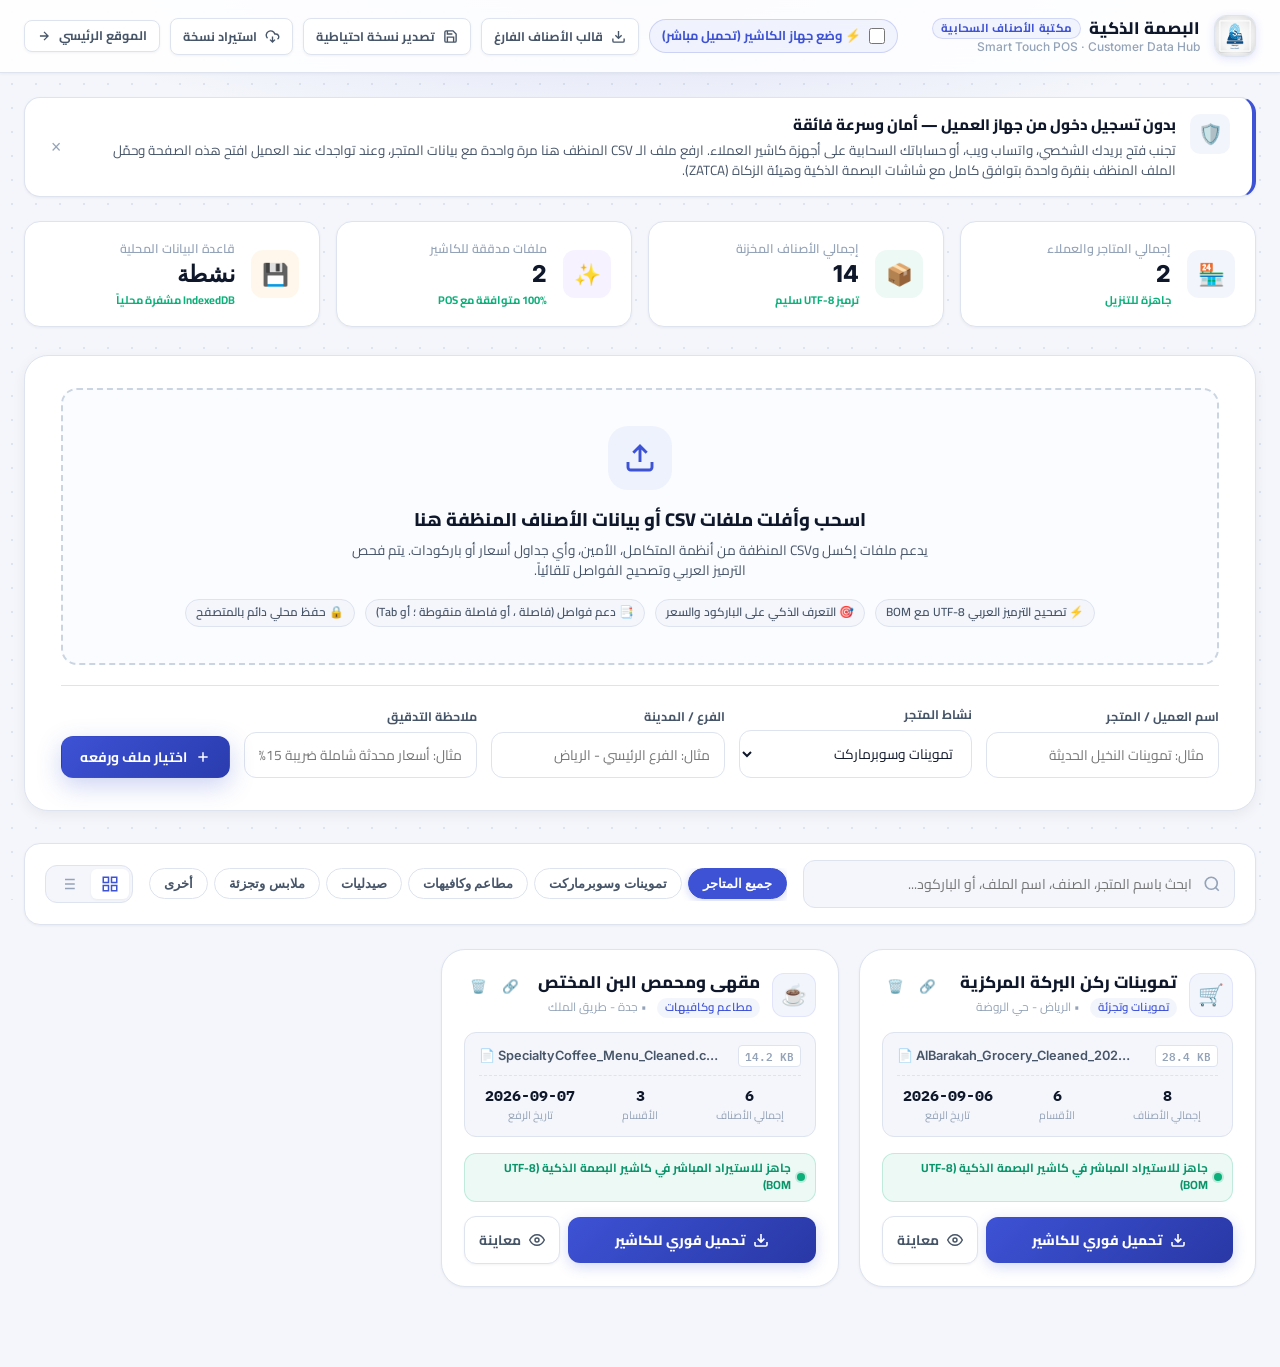
==== csv-library.html @ 5078bb56 "Add CSV Customer Library and updated light theme" ====
<!doctype html>
<html lang="ar" dir="rtl">
<head>
  <meta charset="utf-8">
  <meta name="viewport" content="width=device-width, initial-scale=1">
  <title>مكتبة ملفات وأصناف العملاء | البصمة الذكية Smart Touch POS</title>
  <meta name="description" content="البوابة السحابية الموحدة لرفع وإدارة وتحميل ملفات الأصناف المنظفة لعملاء نظام البصمة الذكية لنقاط البيع">
  <link rel="icon" href="Logo.ico">

  <!-- Google Fonts: Cairo (Arabic UI) & Inter (Numbers & English) -->
  <link rel="preconnect" href="https://fonts.googleapis.com">
  <link rel="preconnect" href="https://fonts.gstatic.com" crossorigin>
  <link href="https://fonts.googleapis.com/css2?family=Cairo:wght@400;500;600;700;800;900&family=Inter:wght@400;500;600;700;800&family=IBM+Plex+Mono:wght@500;600;700&display=swap" rel="stylesheet">

  <style>
    /* ═══════════════════════════════════════════════════════════
       SMART TOUCH POS — LIGHT BRAND DESIGN SYSTEM & TOKENS
       ═══════════════════════════════════════════════════════════ */
    :root {
      /* Brand Palette */
      --brand:          #3D52D5;
      --brand-dark:     #2D3FAA;
      --brand-light:    #6366F1;
      --brand-glow:     rgba(61, 82, 213, 0.22);
      --brand-subtle:   rgba(61, 82, 213, 0.06);

      /* Functional Accents */
      --green:          #0DAF7A;
      --green-dark:     #0A9469;
      --green-bg:       rgba(13, 175, 122, 0.08);
      --green-glow:     rgba(13, 175, 122, 0.20);
      
      --amber:          #F59E0B;
      --amber-bg:       rgba(245, 158, 11, 0.08);
      
      --red:            #EF4444;
      --red-bg:         rgba(239, 68, 68, 0.08);

      --purple:         #8B5CF6;
      --purple-bg:      rgba(139, 92, 246, 0.08);

      /* Canvas & Surfaces */
      --bg:             #F4F6FB;
      --bg-alt:         #EAF0FB;
      --surface:        #FFFFFF;
      --surface-hover:  #F8FAFC;
      
      /* Borders & Shadows */
      --border:         #DDE3EF;
      --border-focus:   #3D52D5;
      --border-dashed:  #CBD5E1;
      
      --shadow-xs:      0 1px 3px rgba(15, 23, 42, 0.05);
      --shadow-sm:      0 4px 14px rgba(15, 23, 42, 0.06);
      --shadow-md:      0 10px 30px rgba(15, 23, 42, 0.08);
      --shadow-lg:      0 20px 50px rgba(15, 23, 42, 0.12);
      --shadow-brand:   0 8px 24px rgba(61, 82, 213, 0.25);

      /* Typography */
      --t1:             #0F172A;
      --t2:             #475569;
      --t3:             #94A3B8;

      --font-ar:        'Cairo', -apple-system, BlinkMacSystemFont, 'Segoe UI', Roboto, sans-serif;
      --font-en:        'Inter', -apple-system, BlinkMacSystemFont, sans-serif;
      --font-mono:      'IBM Plex Mono', monospace;

      --radius-sm:      8px;
      --radius-md:      12px;
      --radius-lg:      16px;
      --radius-xl:      24px;
      --radius-full:    9999px;
    }

    *, *::before, *::after {
      box-sizing: border-box;
      margin: 0;
      padding: 0;
    }

    body {
      font-family: var(--font-ar);
      background-color: var(--bg);
      color: var(--t1);
      min-height: 100vh;
      line-height: 1.5;
      -webkit-font-smoothing: antialiased;
      -moz-osx-font-smoothing: grayscale;
      background-image: radial-gradient(#DDE3EF 1px, transparent 1px);
      background-size: 24px 24px;
      background-attachment: fixed;
    }

    /* ══ Ambient Header Background ══ */
    .header-glow {
      position: absolute;
      top: 0;
      left: 50%;
      transform: translateX(-50%);
      width: 100%;
      max-width: 1200px;
      height: 280px;
      background: radial-gradient(50% 50% at 50% 0%, rgba(61, 82, 213, 0.12) 0%, transparent 100%);
      pointer-events: none;
      z-index: 0;
    }

    /* ══ Navigation Bar ══ */
    .navbar {
      position: sticky;
      top: 0;
      z-index: 1000;
      background: rgba(255, 255, 255, 0.88);
      backdrop-filter: blur(20px);
      -webkit-backdrop-filter: blur(20px);
      border-bottom: 1px solid var(--border);
      box-shadow: var(--shadow-xs);
    }

    .nav-container {
      max-width: 1320px;
      margin: 0 auto;
      padding: 0 24px;
      height: 72px;
      display: flex;
      align-items: center;
      justify-content: space-between;
      gap: 16px;
    }

    .brand-wrap {
      display: flex;
      align-items: center;
      gap: 14px;
      text-decoration: none;
      color: inherit;
    }

    .brand-logo-img {
      width: 42px;
      height: 42px;
      border-radius: 12px;
      object-fit: cover;
      border: 1px solid var(--border);
      box-shadow: 0 2px 8px rgba(61, 82, 213, 0.15);
      background: #FFFFFF;
    }

    .brand-info {
      display: flex;
      flex-direction: column;
      line-height: 1.25;
    }

    .brand-title {
      font-size: 1.05rem;
      font-weight: 800;
      color: var(--t1);
      display: flex;
      align-items: center;
      gap: 8px;
    }

    .badge-hub {
      background: var(--brand-subtle);
      color: var(--brand);
      border: 1px solid rgba(61, 82, 213, 0.18);
      font-size: 0.72rem;
      font-weight: 700;
      padding: 2px 8px;
      border-radius: var(--radius-full);
      letter-spacing: 0.02em;
    }

    .brand-sub {
      font-size: 0.75rem;
      color: var(--t3);
      font-family: var(--font-en);
      font-weight: 500;
    }

    .nav-actions {
      display: flex;
      align-items: center;
      gap: 10px;
      flex-wrap: wrap;
    }

    /* ══ Buttons ══ */
    .btn {
      display: inline-flex;
      align-items: center;
      justify-content: center;
      gap: 8px;
      padding: 9px 18px;
      border-radius: var(--radius-md);
      font-family: var(--font-ar);
      font-size: 0.86rem;
      font-weight: 700;
      cursor: pointer;
      border: 1px solid transparent;
      transition: all 0.2s cubic-bezier(0.16, 1, 0.3, 1);
      text-decoration: none;
      white-space: nowrap;
      user-select: none;
    }

    .btn-brand {
      background: linear-gradient(135deg, var(--brand) 0%, #2A3CAE 100%);
      color: #FFFFFF;
      box-shadow: var(--shadow-brand);
    }
    .btn-brand:hover {
      background: linear-gradient(135deg, var(--brand-light) 0%, var(--brand) 100%);
      transform: translateY(-1px);
      box-shadow: 0 10px 28px rgba(61, 82, 213, 0.35);
    }

    .btn-outline {
      background: var(--surface);
      color: var(--t2);
      border-color: var(--border);
      box-shadow: var(--shadow-xs);
    }
    .btn-outline:hover {
      background: var(--surface-hover);
      color: var(--brand);
      border-color: var(--brand);
      transform: translateY(-1px);
    }

    .btn-success {
      background: linear-gradient(135deg, var(--green) 0%, var(--green-dark) 100%);
      color: #FFFFFF;
      box-shadow: 0 4px 14px rgba(13, 175, 122, 0.25);
    }
    .btn-success:hover {
      transform: translateY(-1px);
      box-shadow: 0 8px 22px rgba(13, 175, 122, 0.35);
    }

    .btn-sm {
      padding: 6px 12px;
      font-size: 0.78rem;
      border-radius: var(--radius-sm);
    }

    .btn-icon {
      width: 38px;
      height: 38px;
      padding: 0;
      border-radius: var(--radius-md);
    }

    /* Cashier Fast Mode Toggle */
    .fast-mode-toggle {
      display: flex;
      align-items: center;
      gap: 8px;
      padding: 6px 12px;
      background: var(--brand-subtle);
      border: 1px solid rgba(61, 82, 213, 0.2);
      border-radius: var(--radius-full);
      cursor: pointer;
      font-size: 0.8rem;
      font-weight: 700;
      color: var(--brand);
      transition: all 0.2s;
    }
    .fast-mode-toggle:hover {
      background: rgba(61, 82, 213, 0.12);
    }
    .fast-mode-toggle input {
      accent-color: var(--brand);
      cursor: pointer;
      width: 16px;
      height: 16px;
    }

    /* ══ Main Layout Container ══ */
    .main-container {
      position: relative;
      z-index: 1;
      max-width: 1320px;
      margin: 0 auto;
      padding: 24px 24px 80px 24px;
    }

    /* ══ Workflow Explainer Alert ══ */
    .workflow-banner {
      background: #FFFFFF;
      border: 1px solid var(--border);
      border-right: 4px solid var(--brand);
      border-radius: var(--radius-lg);
      padding: 16px 22px;
      margin-bottom: 24px;
      display: flex;
      align-items: center;
      justify-content: space-between;
      gap: 18px;
      box-shadow: var(--shadow-xs);
    }

    .wf-content {
      display: flex;
      align-items: flex-start;
      gap: 14px;
    }

    .wf-icon-wrap {
      width: 40px;
      height: 40px;
      border-radius: 10px;
      background: var(--brand-subtle);
      color: var(--brand);
      display: flex;
      align-items: center;
      justify-content: center;
      flex-shrink: 0;
      font-size: 1.25rem;
    }

    .wf-text h3 {
      font-size: 0.95rem;
      font-weight: 800;
      color: var(--t1);
      margin-bottom: 3px;
    }

    .wf-text p {
      font-size: 0.84rem;
      color: var(--t2);
      line-height: 1.5;
    }

    .wf-dismiss {
      background: none;
      border: none;
      color: var(--t3);
      cursor: pointer;
      font-size: 1.1rem;
      padding: 4px;
      border-radius: 6px;
    }
    .wf-dismiss:hover {
      color: var(--t1);
      background: var(--bg);
    }

    /* ══ Metrics Row ══ */
    .metrics-grid {
      display: grid;
      grid-template-columns: repeat(4, 1fr);
      gap: 16px;
      margin-bottom: 28px;
    }

    .metric-card {
      background: var(--surface);
      border: 1px solid var(--border);
      border-radius: var(--radius-lg);
      padding: 18px 20px;
      display: flex;
      align-items: center;
      gap: 16px;
      box-shadow: var(--shadow-xs);
      transition: transform 0.2s, box-shadow 0.2s;
    }
    .metric-card:hover {
      transform: translateY(-2px);
      box-shadow: var(--shadow-sm);
    }

    .metric-icon {
      width: 48px;
      height: 48px;
      border-radius: 12px;
      display: flex;
      align-items: center;
      justify-content: center;
      font-size: 1.35rem;
      flex-shrink: 0;
    }
    .metric-icon.blue   { background: var(--brand-subtle); color: var(--brand); }
    .metric-icon.green  { background: var(--green-bg); color: var(--green); }
    .metric-icon.amber  { background: var(--amber-bg); color: var(--amber); }
    .metric-icon.purple { background: var(--purple-bg); color: var(--purple); }

    .metric-meta {
      display: flex;
      flex-direction: column;
    }
    .metric-label {
      font-size: 0.78rem;
      color: var(--t3);
      font-weight: 600;
      margin-bottom: 2px;
    }
    .metric-value {
      font-size: 1.45rem;
      font-weight: 800;
      font-family: var(--font-en);
      color: var(--t1);
      line-height: 1.2;
    }
    .metric-foot {
      font-size: 0.7rem;
      color: var(--green);
      font-weight: 700;
      margin-top: 3px;
    }

    /* ══ Drag & Drop Upload Zone ══ */
    .upload-section {
      background: var(--surface);
      border: 1px solid var(--border);
      border-radius: var(--radius-xl);
      padding: 32px 36px;
      margin-bottom: 32px;
      box-shadow: var(--shadow-sm);
      position: relative;
      overflow: hidden;
    }

    .dropzone-box {
      border: 2px dashed var(--border-dashed);
      border-radius: var(--radius-lg);
      padding: 36px 24px;
      text-align: center;
      background: #FAFCFF;
      cursor: pointer;
      transition: all 0.25s ease;
      position: relative;
    }
    .dropzone-box:hover, .dropzone-box.dragover {
      border-color: var(--brand);
      background: rgba(61, 82, 213, 0.03);
      transform: scale(0.995);
      box-shadow: 0 0 0 4px rgba(61, 82, 213, 0.08);
    }

    .drop-icon-circle {
      width: 64px;
      height: 64px;
      border-radius: 20px;
      background: var(--brand-subtle);
      color: var(--brand);
      display: flex;
      align-items: center;
      justify-content: center;
      margin: 0 auto 16px;
      font-size: 1.8rem;
      transition: transform 0.2s;
    }
    .dropzone-box:hover .drop-icon-circle {
      transform: translateY(-3px) scale(1.05);
    }

    .drop-title {
      font-size: 1.15rem;
      font-weight: 800;
      color: var(--t1);
      margin-bottom: 6px;
    }

    .drop-subtitle {
      font-size: 0.85rem;
      color: var(--t2);
      max-width: 580px;
      margin: 0 auto 18px;
    }

    .drop-badges {
      display: flex;
      align-items: center;
      justify-content: center;
      gap: 10px;
      flex-wrap: wrap;
    }

    .pill-tag {
      display: inline-flex;
      align-items: center;
      gap: 6px;
      font-size: 0.74rem;
      font-weight: 600;
      padding: 4px 10px;
      border-radius: var(--radius-full);
      background: var(--bg);
      border: 1px solid var(--border);
      color: var(--t2);
    }

    #file-input {
      display: none;
    }

    /* ══ Client Metadata Inputs for Upload ══ */
    .upload-meta-grid {
      display: grid;
      grid-template-columns: repeat(4, 1fr) auto;
      gap: 14px;
      align-items: flex-end;
      margin-top: 20px;
      padding-top: 20px;
      border-top: 1px solid var(--border);
    }

    .form-group {
      display: flex;
      flex-direction: column;
      gap: 6px;
    }

    .form-label {
      font-size: 0.78rem;
      font-weight: 700;
      color: var(--t2);
    }

    .form-control {
      padding: 9px 14px;
      border: 1px solid var(--border);
      border-radius: var(--radius-md);
      font-family: var(--font-ar);
      font-size: 0.86rem;
      color: var(--t1);
      background: #FFFFFF;
      outline: none;
      transition: border-color 0.2s, box-shadow 0.2s;
    }
    .form-control:focus {
      border-color: var(--brand);
      box-shadow: 0 0 0 3px rgba(61, 82, 213, 0.12);
    }

    /* ══ Toolbar: Filter, Search & View Modes ══ */
    .toolbar-wrap {
      background: var(--surface);
      border: 1px solid var(--border);
      border-radius: var(--radius-lg);
      padding: 16px 20px;
      margin-bottom: 24px;
      display: flex;
      align-items: center;
      justify-content: space-between;
      gap: 16px;
      flex-wrap: wrap;
      box-shadow: var(--shadow-xs);
    }

    .toolbar-search {
      position: relative;
      flex: 1;
      min-width: 260px;
    }

    .search-input {
      width: 100%;
      padding: 10px 42px 10px 16px;
      border-radius: var(--radius-md);
      border: 1px solid var(--border);
      font-family: var(--font-ar);
      font-size: 0.875rem;
      background: var(--bg);
      color: var(--t1);
      outline: none;
      transition: border-color 0.2s;
    }
    .search-input:focus {
      border-color: var(--brand);
      background: #FFFFFF;
    }

    .search-icon-abs {
      position: absolute;
      right: 14px;
      top: 50%;
      transform: translateY(-50%);
      color: var(--t3);
      pointer-events: none;
    }

    .category-pills {
      display: flex;
      align-items: center;
      gap: 6px;
      overflow-x: auto;
      padding-bottom: 2px;
    }

    .cat-btn {
      padding: 7px 14px;
      border-radius: var(--radius-full);
      font-size: 0.8rem;
      font-weight: 700;
      border: 1px solid var(--border);
      background: var(--surface);
      color: var(--t2);
      cursor: pointer;
      transition: all 0.15s ease;
      white-space: nowrap;
    }
    .cat-btn:hover {
      border-color: var(--brand);
      color: var(--brand);
    }
    .cat-btn.active {
      background: var(--brand);
      color: #FFFFFF;
      border-color: var(--brand);
      box-shadow: 0 2px 8px rgba(61, 82, 213, 0.25);
    }

    .view-toggles {
      display: flex;
      align-items: center;
      gap: 4px;
      background: var(--bg);
      padding: 3px;
      border-radius: var(--radius-md);
      border: 1px solid var(--border);
    }

    .view-btn {
      padding: 6px 10px;
      border-radius: 6px;
      border: none;
      background: none;
      color: var(--t3);
      cursor: pointer;
      display: flex;
      align-items: center;
      justify-content: center;
      transition: all 0.15s;
    }
    .view-btn.active {
      background: #FFFFFF;
      color: var(--brand);
      box-shadow: var(--shadow-xs);
    }

    /* ══ Customer Cards Grid ══ */
    .files-grid {
      display: grid;
      grid-template-columns: repeat(auto-fill, minmax(380px, 1fr));
      gap: 20px;
    }

    .customer-card {
      background: var(--surface);
      border: 1px solid var(--border);
      border-radius: var(--radius-xl);
      padding: 22px;
      box-shadow: var(--shadow-xs);
      transition: all 0.25s cubic-bezier(0.16, 1, 0.3, 1);
      position: relative;
      display: flex;
      flex-direction: column;
      justify-content: space-between;
    }
    .customer-card:hover {
      transform: translateY(-3px);
      box-shadow: var(--shadow-md);
      border-color: #CBD5E1;
    }

    .card-top {
      display: flex;
      align-items: flex-start;
      justify-content: space-between;
      gap: 12px;
      margin-bottom: 14px;
    }

    .card-store-header {
      display: flex;
      align-items: center;
      gap: 12px;
    }

    .store-avatar {
      width: 44px;
      height: 44px;
      border-radius: 12px;
      display: flex;
      align-items: center;
      justify-content: center;
      font-size: 1.3rem;
      background: var(--brand-subtle);
      color: var(--brand);
      flex-shrink: 0;
      border: 1px solid rgba(61, 82, 213, 0.1);
    }

    .store-title-wrap h4 {
      font-size: 1.05rem;
      font-weight: 800;
      color: var(--t1);
      line-height: 1.25;
    }

    .store-category-chip {
      font-size: 0.72rem;
      font-weight: 600;
      color: var(--brand);
      background: var(--brand-subtle);
      padding: 1px 8px;
      border-radius: var(--radius-full);
      display: inline-block;
      margin-top: 3px;
    }

    .card-actions-mini {
      display: flex;
      align-items: center;
      gap: 4px;
    }

    .mini-btn {
      background: none;
      border: none;
      color: var(--t3);
      cursor: pointer;
      width: 28px;
      height: 28px;
      border-radius: 6px;
      display: flex;
      align-items: center;
      justify-content: center;
      transition: all 0.15s;
    }
    .mini-btn:hover {
      background: var(--bg);
      color: var(--t1);
    }
    .mini-btn.del:hover {
      background: var(--red-bg);
      color: var(--red);
    }

    .file-meta-box {
      background: var(--bg);
      border: 1px solid var(--border);
      border-radius: var(--radius-md);
      padding: 12px 14px;
      margin-bottom: 16px;
      display: flex;
      flex-direction: column;
      gap: 8px;
    }

    .file-name-row {
      display: flex;
      align-items: center;
      justify-content: space-between;
      gap: 8px;
      font-family: var(--font-en);
      font-size: 0.8rem;
      font-weight: 600;
      color: var(--t2);
      direction: ltr;
      text-align: left;
    }

    .file-name-text {
      white-space: nowrap;
      overflow: hidden;
      text-overflow: ellipsis;
      max-width: 240px;
    }

    .file-size-badge {
      font-size: 0.7rem;
      color: var(--t3);
      font-family: var(--font-mono);
      background: #FFFFFF;
      padding: 2px 6px;
      border-radius: 4px;
      border: 1px solid var(--border);
    }

    .data-stats-row {
      display: grid;
      grid-template-columns: repeat(3, 1fr);
      gap: 8px;
      padding-top: 8px;
      border-top: 1px dashed var(--border);
      direction: rtl;
    }

    .stat-col {
      text-align: center;
    }
    .stat-col-val {
      font-size: 0.95rem;
      font-weight: 800;
      font-family: var(--font-mono);
      color: var(--t1);
    }
    .stat-col-lbl {
      font-size: 0.68rem;
      color: var(--t3);
    }

    .status-pos-badge {
      display: flex;
      align-items: center;
      gap: 6px;
      font-size: 0.74rem;
      font-weight: 700;
      color: var(--green-dark);
      background: var(--green-bg);
      padding: 6px 10px;
      border-radius: var(--radius-md);
      border: 1px solid rgba(13, 175, 122, 0.2);
      margin-bottom: 14px;
    }
    .status-dot {
      width: 8px;
      height: 8px;
      border-radius: 50%;
      background: var(--green);
      box-shadow: 0 0 0 2px rgba(13, 175, 122, 0.2);
    }

    .card-footer-btns {
      display: flex;
      align-items: center;
      gap: 8px;
    }

    .btn-download-cashier {
      flex: 1;
      padding: 10px 14px;
      background: linear-gradient(135deg, var(--brand) 0%, #2938A5 100%);
      color: #FFFFFF;
      border: none;
      border-radius: var(--radius-md);
      font-family: var(--font-ar);
      font-size: 0.85rem;
      font-weight: 800;
      cursor: pointer;
      display: flex;
      align-items: center;
      justify-content: center;
      gap: 8px;
      box-shadow: 0 4px 14px rgba(61, 82, 213, 0.22);
      transition: all 0.2s ease;
      text-decoration: none;
    }
    .btn-download-cashier:hover {
      background: linear-gradient(135deg, var(--brand-light) 0%, var(--brand) 100%);
      transform: translateY(-1px);
      box-shadow: 0 6px 18px rgba(61, 82, 213, 0.35);
    }

    /* ══ Table View Mode ══ */
    .table-view-container {
      display: none;
      background: var(--surface);
      border: 1px solid var(--border);
      border-radius: var(--radius-xl);
      overflow: hidden;
      box-shadow: var(--shadow-xs);
    }
    .table-view-container.active {
      display: block;
    }

    .data-table-main {
      width: 100%;
      border-collapse: collapse;
      text-align: right;
    }

    .data-table-main thead th {
      background: #F8FAFC;
      padding: 14px 18px;
      font-size: 0.78rem;
      font-weight: 800;
      color: var(--t2);
      border-bottom: 1px solid var(--border);
      text-transform: uppercase;
    }

    .data-table-main tbody td {
      padding: 14px 18px;
      font-size: 0.86rem;
      border-bottom: 1px solid var(--border);
      color: var(--t1);
      vertical-align: middle;
    }
    .data-table-main tbody tr:hover {
      background: #FAFCFF;
    }
    .data-table-main tbody tr:last-child td {
      border-bottom: none;
    }

    /* ══ Empty State ══ */
    .empty-state-box {
      text-align: center;
      padding: 64px 24px;
      background: var(--surface);
      border: 1px dashed var(--border-dashed);
      border-radius: var(--radius-xl);
      grid-column: 1 / -1;
    }
    .empty-icon-lg {
      font-size: 3.5rem;
      color: var(--t3);
      margin-bottom: 16px;
    }
    .empty-state-box h3 {
      font-size: 1.15rem;
      font-weight: 800;
      color: var(--t1);
      margin-bottom: 8px;
    }
    .empty-state-box p {
      font-size: 0.85rem;
      color: var(--t2);
      max-width: 440px;
      margin: 0 auto 20px;
    }

    /* ══ Modal: In-Browser CSV Data Grid Preview ══ */
    .modal-overlay {
      position: fixed;
      inset: 0;
      background: rgba(15, 23, 42, 0.6);
      backdrop-filter: blur(8px);
      display: flex;
      align-items: center;
      justify-content: center;
      z-index: 9999;
      opacity: 0;
      visibility: hidden;
      transition: opacity 0.25s, visibility 0.25s;
      padding: 20px;
    }
    .modal-overlay.open {
      opacity: 1;
      visibility: visible;
    }

    .modal-card {
      background: #FFFFFF;
      border-radius: var(--radius-xl);
      width: 100%;
      max-width: 1100px;
      max-height: 90vh;
      display: flex;
      flex-direction: column;
      box-shadow: var(--shadow-lg);
      overflow: hidden;
      transform: scale(0.96) translateY(10px);
      transition: transform 0.25s cubic-bezier(0.16, 1, 0.3, 1);
    }
    .modal-overlay.open .modal-card {
      transform: scale(1) translateY(0);
    }

    .modal-header {
      padding: 20px 24px;
      border-bottom: 1px solid var(--border);
      display: flex;
      align-items: center;
      justify-content: space-between;
      gap: 16px;
      background: #F8FAFC;
    }

    .modal-title-wrap h3 {
      font-size: 1.15rem;
      font-weight: 900;
      color: var(--t1);
    }
    .modal-title-wrap p {
      font-size: 0.78rem;
      color: var(--t3);
      font-family: var(--font-en);
    }

    .modal-body {
      padding: 20px 24px;
      overflow-y: auto;
      flex: 1;
    }

    .modal-toolbar {
      display: flex;
      align-items: center;
      justify-content: space-between;
      gap: 14px;
      margin-bottom: 16px;
      flex-wrap: wrap;
    }

    .modal-table-wrap {
      border: 1px solid var(--border);
      border-radius: var(--radius-md);
      overflow-x: auto;
      max-height: 480px;
    }

    .grid-table {
      width: 100%;
      border-collapse: collapse;
      font-size: 0.84rem;
      text-align: right;
    }

    .grid-table thead th {
      position: sticky;
      top: 0;
      background: #F1F5F9;
      padding: 10px 14px;
      font-weight: 800;
      color: var(--t2);
      border-bottom: 1px solid var(--border);
      white-space: nowrap;
      z-index: 10;
    }

    .grid-table tbody td {
      padding: 10px 14px;
      border-bottom: 1px solid var(--border);
      color: var(--t1);
      white-space: nowrap;
    }

    .grid-table tbody tr:nth-child(even) {
      background: #F8FAFC;
    }

    .grid-table tbody tr:hover {
      background: #EEF2FF;
    }

    .barcode-pill {
      font-family: var(--font-mono);
      font-size: 0.78rem;
      background: #F1F5F9;
      padding: 2px 6px;
      border-radius: 4px;
      color: var(--brand);
      border: 1px solid var(--border);
      direction: ltr;
      display: inline-block;
    }

    .price-tag {
      font-family: var(--font-mono);
      font-weight: 700;
      color: var(--green-dark);
      direction: ltr;
      display: inline-block;
    }

    .modal-footer {
      padding: 16px 24px;
      border-top: 1px solid var(--border);
      display: flex;
      align-items: center;
      justify-content: space-between;
      background: #F8FAFC;
      gap: 12px;
    }

    /* ══ Cashier Mode Styling Overrides ══ */
    body.cashier-mode {
      background-color: #EEF2F9;
    }
    body.cashier-mode .upload-section,
    body.cashier-mode .workflow-banner {
      display: none;
    }
    body.cashier-mode .customer-card {
      border: 2px solid var(--brand);
      box-shadow: var(--shadow-md);
      padding: 28px;
    }
    body.cashier-mode .btn-download-cashier {
      padding: 16px 20px;
      font-size: 1.05rem;
    }

    /* ══ Toast Notification ══ */
    .toast {
      position: fixed;
      bottom: 24px;
      left: 50%;
      transform: translateX(-50%) translateY(30px);
      background: var(--t1);
      color: #FFFFFF;
      padding: 12px 24px;
      border-radius: var(--radius-full);
      font-size: 0.88rem;
      font-weight: 700;
      box-shadow: var(--shadow-lg);
      opacity: 0;
      pointer-events: none;
      transition: all 0.3s cubic-bezier(0.16, 1, 0.3, 1);
      z-index: 10000;
      display: flex;
      align-items: center;
      gap: 10px;
    }
    .toast.show {
      opacity: 1;
      transform: translateX(-50%) translateY(0);
    }
    .toast-icon {
      color: var(--green);
    }

    /* Responsive */
    @media (max-width: 1024px) {
      .metrics-grid {
        grid-template-columns: repeat(2, 1fr);
      }
      .upload-meta-grid {
        grid-template-columns: repeat(2, 1fr);
      }
    }

    @media (max-width: 640px) {
      .nav-container {
        height: auto;
        padding: 14px 16px;
        flex-direction: column;
        align-items: stretch;
      }
      .metrics-grid {
        grid-template-columns: 1fr;
      }
      .files-grid {
        grid-template-columns: 1fr;
      }
      .upload-meta-grid {
        grid-template-columns: 1fr;
      }
      .toolbar-wrap {
        flex-direction: column;
        align-items: stretch;
      }
    }
  </style>
</head>
<body>

  <div class="header-glow"></div>

  <!-- ═════════════════ TOP NAVBAR ═════════════════ -->
  <nav class="navbar">
    <div class="nav-container">
      <a href="index.html" class="brand-wrap" title="الرجوع إلى صفحة البصمة الذكية">
        <img src="Logo.ico" alt="شعار البصمة الذكية" class="brand-logo-img">
        <div class="brand-info">
          <span class="brand-title">
            البصمة الذكية
            <span class="badge-hub">مكتبة الأصناف السحابية</span>
          </span>
          <span class="brand-sub">Smart Touch POS · Customer Data Hub</span>
        </div>
      </a>

      <div class="nav-actions">
        <!-- Cashier Quick Mode Toggle -->
        <label class="fast-mode-toggle" title="تفعيل وضع الكاشير السريع لسهولة التحميل من أجهزة العملاء بدون واجهات التعديل">
          <input type="checkbox" id="cashier-mode-chk" onchange="toggleCashierMode(this.checked)">
          <span>⚡ وضع جهاز الكاشير (تحميل مباشر)</span>
        </label>

        <!-- Template Download -->
        <button class="btn btn-outline btn-sm" onclick="downloadStandardTemplate()" title="تحميل قالب إكسل / CSV المعتمد لنظام البصمة الذكية">
          <svg width="15" height="15" viewBox="0 0 24 24" fill="none" stroke="currentColor" stroke-width="2.2"><path d="M21 15v4a2 2 0 0 1-2 2H5a2 2 0 0 1-2-2v-4M7 10l5 5 5-5M12 15V3"/></svg>
          قالب الأصناف الفارغ
        </button>

        <!-- Backup Library -->
        <button class="btn btn-outline btn-sm" onclick="exportLibraryBackup()" title="تصدير نسخة احتياطية لكافة المتاجر والأصناف في ملف واحد">
          <svg width="15" height="15" viewBox="0 0 24 24" fill="none" stroke="currentColor" stroke-width="2.2"><path d="M19 21H5a2 2 0 0 1-2-2V5a2 2 0 0 1 2-2h11l5 5v11a2 2 0 0 1-2 2zM17 21v-8H7v8M7 3v5h8"/></svg>
          تصدير نسخة احتياطية
        </button>

        <!-- Restore Library -->
        <button class="btn btn-outline btn-sm" onclick="document.getElementById('restore-input').click()" title="استرجاع مكتبة العملاء من ملف نسخة سابقة">
          <svg width="15" height="15" viewBox="0 0 24 24" fill="none" stroke="currentColor" stroke-width="2.2"><path d="M4 14.899A7 7 0 1 1 15.71 8h1.79a4.5 4.5 0 0 1 2.5 8.242M12 12v9M8 17l4 4 4-4"/></svg>
          استيراد نسخة
        </button>
        <input type="file" id="restore-input" style="display:none" accept=".json" onchange="importLibraryBackup(event)">

        <a href="index.html" class="btn btn-outline btn-sm">
          الموقع الرئيسي
          <svg width="14" height="14" viewBox="0 0 24 24" fill="none" stroke="currentColor" stroke-width="2.2"><path d="M5 12h14M12 5l7 7-7 7"/></svg>
        </a>
      </div>
    </div>
  </nav>

  <!-- ═════════════════ MAIN CONTENT ═════════════════ -->
  <main class="main-container">

    <!-- ══ Workflow Problem Solver Banner ══ -->
    <section class="workflow-banner" id="workflow-banner">
      <div class="wf-content">
        <div class="wf-icon-wrap">🛡️</div>
        <div class="wf-text">
          <h3>بدون تسجيل دخول من جهاز العميل — أمان وسرعة فائقة</h3>
          <p>
            تجنب فتح بريدك الشخصي، واتساب ويب، أو حساباتك السحابية على أجهزة كاشير العملاء. 
            ارفع ملف الـ CSV المنظف هنا مرة واحدة مع بيانات المتجر، وعند تواجدك عند العميل افتح هذه الصفحة وحمّل الملف المنظف بنقرة واحدة بتوافق كامل مع شاشات البصمة الذكية وهيئة الزكاة (ZATCA).
          </p>
        </div>
      </div>
      <button class="wf-dismiss" onclick="document.getElementById('workflow-banner').style.display='none'" title="إغلاق">&times;</button>
    </section>

    <!-- ══ KPI Metrics Strip ══ -->
    <section class="metrics-grid">
      <div class="metric-card">
        <div class="metric-icon blue">🏪</div>
        <div class="metric-meta">
          <span class="metric-label">إجمالي المتاجر والعملاء</span>
          <span class="metric-value" id="metric-clients-count">0</span>
          <span class="metric-foot">جاهزة للتنزيل</span>
        </div>
      </div>

      <div class="metric-card">
        <div class="metric-icon green">📦</div>
        <div class="metric-meta">
          <span class="metric-label">إجمالي الأصناف المخزنة</span>
          <span class="metric-value" id="metric-items-count">0</span>
          <span class="metric-foot">ترميز UTF-8 سليم</span>
        </div>
      </div>

      <div class="metric-card">
        <div class="metric-icon purple">✨</div>
        <div class="metric-meta">
          <span class="metric-label">ملفات مدققة للكاشير</span>
          <span class="metric-value" id="metric-valid-count">0</span>
          <span class="metric-foot">100% متوافقة مع POS</span>
        </div>
      </div>

      <div class="metric-card">
        <div class="metric-icon amber">💾</div>
        <div class="metric-meta">
          <span class="metric-label">قاعدة البيانات المحلية</span>
          <span class="metric-value" id="metric-db-status">نشطة</span>
          <span class="metric-foot">IndexedDB مشفرة محلياً</span>
        </div>
      </div>
    </section>

    <!-- ══ Upload & Parser Section ══ -->
    <section class="upload-section">
      <div class="dropzone-box" id="dropzone" onclick="document.getElementById('file-input').click()">
        <input type="file" id="file-input" accept=".csv,.tsv,.txt,.xlsx,.xls" multiple onchange="handleFileSelect(event)">
        <div class="drop-icon-circle">
          <svg width="32" height="32" viewBox="0 0 24 24" fill="none" stroke="currentColor" stroke-width="2.2"><path d="M21 15v4a2 2 0 0 1-2 2H5a2 2 0 0 1-2-2v-4M17 8l-5-5-5 5M12 3v12"/></svg>
        </div>
        <h3 class="drop-title">اسحب وأفلت ملفات CSV أو بيانات الأصناف المنظفة هنا</h3>
        <p class="drop-subtitle">
          يدعم ملفات إكسل وCSV المنظفة من أنظمة المتكامل، الأمين، وأي جداول أسعار أو باركودات. يتم فحص الترميز العربي وتصحيح الفواصل تلقائياً.
        </p>
        <div class="drop-badges">
          <span class="pill-tag">⚡ تصحيح الترميز العربي UTF-8 مع BOM</span>
          <span class="pill-tag">🎯 التعرف الذكي على الباركود والسعر</span>
          <span class="pill-tag">📑 دعم فواصل (فاصلة ، أو فاصلة منقوطة ؛ أو Tab)</span>
          <span class="pill-tag">🔒 حفظ محلي دائم بالمتصفح</span>
        </div>
      </div>

      <!-- Quick Metadata for Next Upload -->
      <div class="upload-meta-grid">
        <div class="form-group">
          <label class="form-label">اسم العميل / المتجر</label>
          <input type="text" id="store-name-input" class="form-control" placeholder="مثال: تموينات النخيل الحديثة">
        </div>

        <div class="form-group">
          <label class="form-label">نشاط المتجر</label>
          <select id="store-category-select" class="form-control">
            <option value="تموينات وتجزئة">تموينات وسوبرماركت</option>
            <option value="مطاعم وكافيهات">مقهى / مطعم</option>
            <option value="صيدليات">صيدلية ومستحضرات</option>
            <option value="ملابس وعطور">ملابس وأزياء وعطور</option>
            <option value="أجهزة وإلكترونيات">أجهزة وإلكترونيات</option>
            <option value="عام">نشاط تجاري عام</option>
          </select>
        </div>

        <div class="form-group">
          <label class="form-label">الفرع / المدينة</label>
          <input type="text" id="store-branch-input" class="form-control" placeholder="مثال: الفرع الرئيسي - الرياض">
        </div>

        <div class="form-group">
          <label class="form-label">ملاحظة التدقيق</label>
          <input type="text" id="store-note-input" class="form-control" placeholder="مثال: أسعار محدثة شاملة ضريبة 15%">
        </div>

        <button class="btn btn-brand" onclick="triggerManualUpload()" style="height:42px;">
          <svg width="16" height="16" viewBox="0 0 24 24" fill="none" stroke="currentColor" stroke-width="2.2"><path d="M12 5v14M5 12h14"/></svg>
          اختيار ملف ورفعه
        </button>
      </div>
    </section>

    <!-- ══ Toolbar: Filter, Search & View ══ -->
    <section class="toolbar-wrap">
      <div class="toolbar-search">
        <svg class="search-icon-abs" width="18" height="18" viewBox="0 0 24 24" fill="none" stroke="currentColor" stroke-width="2.2"><circle cx="11" cy="11" r="8"/><path d="m21 21-4.3-4.3"/></svg>
        <input type="text" id="search-input" class="search-input" placeholder="ابحث باسم المتجر، الصنف، اسم الملف، أو الباركود..." oninput="renderLibrary()">
      </div>

      <div class="category-pills" id="category-filter-list">
        <button class="cat-btn active" onclick="setCategoryFilter('all', this)">جميع المتاجر</button>
        <button class="cat-btn" onclick="setCategoryFilter('تموينات وتجزئة', this)">تموينات وسوبرماركت</button>
        <button class="cat-btn" onclick="setCategoryFilter('مطاعم وكافيهات', this)">مطاعم وكافيهات</button>
        <button class="cat-btn" onclick="setCategoryFilter('صيدليات', this)">صيدليات</button>
        <button class="cat-btn" onclick="setCategoryFilter('ملابس وعطور', this)">ملابس وتجزئة</button>
        <button class="cat-btn" onclick="setCategoryFilter('عام', this)">أخرى</button>
      </div>

      <div class="view-toggles">
        <button class="view-btn active" id="btn-view-grid" onclick="setViewMode('grid')" title="عرض البطاقات">
          <svg width="18" height="18" viewBox="0 0 24 24" fill="none" stroke="currentColor" stroke-width="2"><rect x="3" y="3" width="7" height="7"/><rect x="14" y="3" width="7" height="7"/><rect x="14" y="14" width="7" height="7"/><rect x="3" y="14" width="7" height="7"/></svg>
        </button>
        <button class="view-btn" id="btn-view-table" onclick="setViewMode('table')" title="عرض الجدول المدمج">
          <svg width="18" height="18" viewBox="0 0 24 24" fill="none" stroke="currentColor" stroke-width="2"><line x1="8" y1="6" x2="21" y2="6"/><line x1="8" y1="12" x2="21" y2="12"/><line x1="8" y1="18" x2="21" y2="18"/><line x1="3" y1="6" x2="3.01" y2="6"/><line x1="3" y1="12" x2="3.01" y2="12"/><line x1="3" y1="18" x2="3.01" y2="18"/></svg>
        </button>
      </div>
    </section>

    <!-- ══ Customer Files Library (Grid Cards View) ══ -->
    <section class="files-grid" id="files-grid"></section>

    <!-- ══ Customer Files Library (Table View) ══ -->
    <section class="table-view-container" id="files-table-wrap">
      <table class="data-table-main">
        <thead>
          <tr>
            <th>اسم العميل / المتجر</th>
            <th>النشاط</th>
            <th>اسم الملف</th>
            <th>عدد الأصناف</th>
            <th>حجم الملف</th>
            <th>تاريخ الرفع</th>
            <th>التوافق</th>
            <th>الإجراءات</th>
          </tr>
        </thead>
        <tbody id="files-table-body"></tbody>
      </table>
    </section>

  </main>

  <!-- ═════════════════ MODAL: PREVIEW IN-BROWSER CSV ═════════════════ -->
  <div class="modal-overlay" id="preview-modal" onclick="closePreviewModal(event)">
    <div class="modal-card" onclick="event.stopPropagation()">
      <div class="modal-header">
        <div class="modal-title-wrap">
          <h3 id="modal-client-name">معاينة ملف الأصناف</h3>
          <p id="modal-file-info">Al-Amal_Cleaned.csv · 1,450 rows</p>
        </div>
        <button class="btn btn-outline btn-sm" onclick="closePreviewModal()">✕ إغلاق</button>
      </div>

      <div class="modal-body">
        <div class="modal-toolbar">
          <input type="text" id="modal-search-input" class="form-control" style="max-width:320px;" placeholder="بحث داخل أصناف هذا الملف..." oninput="filterModalItems()">
          <div style="font-size:0.82rem; color:var(--t2); font-weight:600;" id="modal-stats-bar">
            عرض 0 من 0 صنف
          </div>
        </div>

        <div class="modal-table-wrap">
          <table class="grid-table" id="modal-grid-table">
            <thead id="modal-thead"></thead>
            <tbody id="modal-tbody"></tbody>
          </table>
        </div>
      </div>

      <div class="modal-footer">
        <div style="display:flex; gap:10px; align-items:center;">
          <span class="pill-tag" id="modal-compat-tag">🟢 متوافق 100% مع استيراد البصمة الذكية</span>
          <span style="font-size:0.75rem; color:var(--t3);" id="modal-summary-tag"></span>
        </div>
        <div style="display:flex; gap:8px;">
          <button class="btn btn-outline btn-sm" onclick="copyActiveCsvData()">📋 نسخ بصيغة CSV</button>
          <button class="btn btn-brand btn-sm" id="modal-download-btn">📥 تحميل الملف المنظف للكاشير</button>
        </div>
      </div>
    </div>
  </div>

  <!-- ═════════════════ MODAL: QUICK CASHIER QR & SHORTLINK ═════════════════ -->
  <div class="modal-overlay" id="qr-modal" onclick="closeQrModal(event)">
    <div class="modal-card" style="max-width:480px; text-align:center;" onclick="event.stopPropagation()">
      <div class="modal-header">
        <h3 id="qr-modal-title">الربط السريع مع كاشير العميل</h3>
        <button class="btn btn-outline btn-sm" onclick="closeQrModal()">✕</button>
      </div>
      <div class="modal-body" style="padding:28px 24px;">
        <p style="font-size:0.86rem; color:var(--t2); margin-bottom:18px;">
          امسح الرمز أو افتح هذا الرابط مباشرة من متصفح جهاز الكاشير لتحميل الملف دون إدخال أي كلمات مرور:
        </p>

        <!-- QR Canvas -->
        <div style="display:inline-block; padding:14px; background:#FFFFFF; border:1px solid var(--border); border-radius:14px; margin-bottom:16px;">
          <canvas id="qr-canvas" width="180" height="180"></canvas>
        </div>

        <div style="background:var(--bg); padding:10px 14px; border-radius:8px; border:1px solid var(--border); font-family:var(--font-mono); font-size:0.82rem; margin-bottom:14px; word-break:break-all;" id="qr-link-text">
          https://pos.smarttouch.sa/csv-library.html
        </div>

        <button class="btn btn-brand btn-sm" onclick="copyQrLink()" style="width:100%;">📋 نسخ الرابط لجهاز العميل</button>
      </div>
    </div>
  </div>

  <!-- ═════════════════ TOAST MESSAGE ═════════════════ -->
  <div class="toast" id="toast">
    <span class="toast-icon">✔</span>
    <span id="toast-text">تم تنفيذ العملية بنجاح</span>
  </div>

  <!-- ═════════════════ JAVASCRIPT ENGINE ═════════════════ -->
  <script>
    /* ═══════════════════════════════════════════════════════════
       INDEXED-DB & STATE ENGINE
       ═══════════════════════════════════════════════════════════ */
    const DB_NAME = 'SmartPOS_CSV_Library_v2';
    const DB_VERSION = 1;
    const STORE_NAME = 'customer_files';

    let dbInstance = null;
    let libraryData = [];
    let currentFilter = 'all';
    let currentViewMode = 'grid';
    let activePreviewFile = null;
    let activePreviewFilteredItems = [];

    // Open IndexedDB
    function initDatabase() {
      return new Promise((resolve, reject) => {
        const req = indexedDB.open(DB_NAME, DB_VERSION);
        req.onupgradeneeded = (e) => {
          const db = e.target.result;
          if (!db.objectStoreNames.contains(STORE_NAME)) {
            db.createObjectStore(STORE_NAME, { keyPath: 'id' });
          }
        };
        req.onsuccess = (e) => {
          dbInstance = e.target.result;
          resolve(dbInstance);
        };
        req.onerror = (e) => reject(e);
      });
    }

    async function loadAllFromDb() {
      return new Promise((resolve, reject) => {
        const tx = dbInstance.transaction(STORE_NAME, 'readonly');
        const store = tx.objectStore(STORE_NAME);
        const req = store.getAll();
        req.onsuccess = () => resolve(req.result || []);
        req.onerror = () => reject(req.error);
      });
    }

    async function saveFileToDb(item) {
      return new Promise((resolve, reject) => {
        const tx = dbInstance.transaction(STORE_NAME, 'readwrite');
        const store = tx.objectStore(STORE_NAME);
        const req = store.put(item);
        req.onsuccess = () => resolve();
        req.onerror = () => reject(req.error);
      });
    }

    async function deleteFileFromDb(id) {
      return new Promise((resolve, reject) => {
        const tx = dbInstance.transaction(STORE_NAME, 'readwrite');
        const store = tx.objectStore(STORE_NAME);
        const req = store.delete(id);
        req.onsuccess = () => resolve();
        req.onerror = () => reject(req.error);
      });
    }

    /* ═══════════════════════════════════════════════════════════
       INITIALIZATION & SEEDING REALISTIC SAMPLES
       ═══════════════════════════════════════════════════════════ */
    window.addEventListener('DOMContentLoaded', async () => {
      try {
        await initDatabase();
        libraryData = await loadAllFromDb();

        // If newly opened with empty database, seed 3 sample stores
        if (!libraryData || libraryData.length === 0) {
          seedDefaultSamples();
        } else {
          renderLibrary();
          updateMetrics();
        }
      } catch (err) {
        console.error('IndexedDB Error, falling back to LocalStorage:', err);
        const stored = localStorage.getItem('smartpos_csv_library');
        libraryData = stored ? JSON.parse(stored) : [];
        if (libraryData.length === 0) seedDefaultSamples();
        else {
          renderLibrary();
          updateMetrics();
        }
      }

      setupDragAndDrop();
    });

    async function seedDefaultSamples() {
      const sample1Csv = [
        'كود الصنف,اسم الصنف,الباركود,سعر البيع,سعر التكلفة,الضريبة,الكمية,الوحدة,القسم',
        '001,حليب المراعي طازج 2 لتر,628100701001,11.50,9.20,15,48,حبة,ألبان وأجبان',
        '002,جبنة كيري 24 قطعة,628100701002,18.00,14.50,15,30,علبة,ألبان وأجبان',
        '003,أرز الشعلان سيلا 10 كجم,628100701003,84.00,72.00,15,15,كيس,أرز وحبوب',
        '004,زيت عافية ذرة 1.5 لتر,628100701004,22.50,18.00,15,25,حبة,زيوت وسمن',
        '005,سكر الأسرة ناعم 5 كجم,628100701005,19.00,15.50,15,40,كيس,مواد تموينية',
        '006,مياه هنا كرتون 40×330مل,628100701006,16.00,12.50,15,50,كرتون,مشروبات ومياه',
        '007,شاي ربيع إكسبرس 100 خيط,628100701007,14.00,11.20,15,35,علبة,مشروبات ساخنة',
        '008,مسحوق غسيل تايد 5 كجم,628100701008,49.00,39.00,15,20,كيس,منظفات وعناية'
      ].join('\r\n');

      const sample2Csv = [
        'كود الصنف,اسم الصنف,الباركود,سعر البيع,سعر التكلفة,الضريبة,الكمية,الوحدة,القسم',
        'CF-01,إسبريسو سينجل أوريجن,6290001,14.00,3.50,15,999,كوب,قهوة ساخنة',
        'CF-02,فلات وايت أسترالي,6290002,18.00,4.20,15,999,كوب,قهوة ساخنة',
        'CF-03,آيس سبانش لاتيه,6290003,22.00,5.50,15,999,كوب,مشروبات باردة',
        'CF-04,كولد برو إثيوبي فاخر,6290004,24.00,6.00,15,999,زجاجة,مشروبات باردة',
        'BK-01,كرواسون جبنة وزعتر طازج,6290005,12.00,4.00,15,25,قطعة,مخبوزات وحلويات',
        'BK-02,كيكة سان سباستيان بالتوت,6290006,26.00,9.00,15,18,قطعة,مخبوزات وحلويات'
      ].join('\r\n');

      const defaultList = [
        {
          id: 'demo-1',
          clientName: 'تموينات ركن البركة المركزية',
          category: 'تموينات وتجزئة',
          branch: 'الرياض - حي الروضة',
          note: 'قائمة الأصناف المنظفة بعد تحديث الباركودات وضريبة 15%',
          fileName: 'AlBarakah_Grocery_Cleaned_2026.csv',
          fileSizeText: '28.4 KB',
          dateUploaded: '2026-09-06',
          csvRaw: sample1Csv,
          itemsCount: 8,
          categoriesCount: 6,
          isPosReady: true
        },
        {
          id: 'demo-2',
          clientName: 'مقهى ومحمص البن المختص',
          category: 'مطاعم وكافيهات',
          branch: 'جدة - طريق الملك',
          note: 'منيو المشروبات والحلويات المعتمد مع نسب التكلفة',
          fileName: 'SpecialtyCoffee_Menu_Cleaned.csv',
          fileSizeText: '14.2 KB',
          dateUploaded: '2026-09-07',
          csvRaw: sample2Csv,
          itemsCount: 6,
          categoriesCount: 3,
          isPosReady: true
        }
      ];

      for (const item of defaultList) {
        await saveFileToDb(item);
      }
      libraryData = defaultList;
      renderLibrary();
      updateMetrics();
    }

    /* ═══════════════════════════════════════════════════════════
       SMART CSV PARSER & CLEANER (ARABIC & BOM SAFE)
       ═══════════════════════════════════════════════════════════ */
    function parseCsvString(rawText) {
      if (!rawText) return { headers: [], rows: [] };

      // Strip BOM if present
      let text = rawText.charCodeAt(0) === 0xFEFF ? rawText.slice(1) : rawText;

      // Normalize line breaks
      const lines = text.split(/\r\n|\n|\r/).filter(l => l.trim().length > 0);
      if (lines.length === 0) return { headers: [], rows: [] };

      // Detect delimiter from first line (, or ; or \t or |)
      const firstLine = lines[0];
      const delimiters = [',', ';', '\t', '|'];
      let bestDelim = ',';
      let maxCount = -1;
      delimiters.forEach(d => {
        const count = (firstLine.match(new RegExp('\\' + d, 'g')) || []).length;
        if (count > maxCount) {
          maxCount = count;
          bestDelim = d;
        }
      });

      // Split row respecting quotes
      function splitLine(line, delim) {
        const result = [];
        let current = '';
        let inQuotes = false;
        for (let i = 0; i < line.length; i++) {
          const char = line[i];
          if (char === '"' || char === "'") {
            if (inQuotes && line[i + 1] === char) {
              current += char;
              i++;
            } else {
              inQuotes = !inQuotes;
            }
          } else if (char === delim && !inQuotes) {
            result.push(current.trim());
            current = '';
          } else {
            current += char;
          }
        }
        result.push(current.trim());
        return result;
      }

      const headers = splitLine(lines[0], bestDelim).map(h => h.replace(/^["']|["']$/g, '').trim());
      const rows = [];

      for (let i = 1; i < lines.length; i++) {
        const values = splitLine(lines[i], bestDelim).map(v => v.replace(/^["']|["']$/g, '').trim());
        if (values.length > 0 && values.some(v => v.length > 0)) {
          const rowObj = {};
          headers.forEach((h, idx) => {
            rowObj[h] = values[idx] !== undefined ? values[idx] : '';
          });
          rows.push(rowObj);
        }
      }

      return { headers, rows, delimiter: bestDelim };
    }

    /* ═══════════════════════════════════════════════════════════
       FILE UPLOAD & DRAG/DROP HANDLERS
       ═══════════════════════════════════════════════════════════ */
    function setupDragAndDrop() {
      const dropzone = document.getElementById('dropzone');
      ['dragenter', 'dragover'].forEach(name => {
        dropzone.addEventListener(name, (e) => {
          e.preventDefault();
          e.stopPropagation();
          dropzone.classList.add('dragover');
        });
      });

      ['dragleave', 'drop'].forEach(name => {
        dropzone.addEventListener(name, (e) => {
          e.preventDefault();
          e.stopPropagation();
          dropzone.classList.remove('dragover');
        });
      });

      dropzone.addEventListener('drop', (e) => {
        const files = e.dataTransfer.files;
        if (files && files.length > 0) {
          processFiles(files);
        }
      });
    }

    function handleFileSelect(event) {
      const files = event.target.files;
      if (files && files.length > 0) {
        processFiles(files);
      }
      event.target.value = '';
    }

    function triggerManualUpload() {
      document.getElementById('file-input').click();
    }

    async function processFiles(fileList) {
      let addedCount = 0;
      const customStoreName = document.getElementById('store-name-input').value.trim();
      const customCategory = document.getElementById('store-category-select').value;
      const customBranch = document.getElementById('store-branch-input').value.trim();
      const customNote = document.getElementById('store-note-input').value.trim();

      for (const file of fileList) {
        try {
          const text = await readFileAsText(file);
          const parsed = parseCsvString(text);

          if (parsed.rows.length === 0) {
            alert(`الملف ${file.name} فارغ أو لا يحتوي على صفوف صالحة`);
            continue;
          }

          // Format clean customer name from filename if not explicitly provided
          let clientName = customStoreName;
          if (!clientName) {
            clientName = file.name
              .replace(/\.[^/.]+$/, '')
              .replace(/[-_]/g, ' ')
              .replace(/\b(cleaned|items|csv|final|pos|v2|data)\b/gi, '')
              .trim();
            if (!clientName) clientName = 'عميل جديد';
          }

          // Count unique categories
          const catHeader = parsed.headers.find(h => /قسم|تصنيف|مجموعة|category|group/i.test(h));
          const uniqueCats = catHeader ? new Set(parsed.rows.map(r => r[catHeader]).filter(Boolean)).size : 1;

          // Format size
          const sizeKb = (file.size / 1024).toFixed(1) + ' KB';

          const newRecord = {
            id: 'file-' + Date.now() + '-' + Math.random().toString(36).substr(2, 6),
            clientName: clientName,
            category: customCategory || 'عام',
            branch: customBranch || 'الفرع الرئيسي',
            note: customNote || 'تم الرفع والتدقيق للنظام',
            fileName: file.name,
            fileSizeText: sizeKb,
            dateUploaded: new Date().toISOString().slice(0, 10),
            csvRaw: text,
            itemsCount: parsed.rows.length,
            categoriesCount: uniqueCats || 1,
            isPosReady: true
          };

          await saveFileToDb(newRecord);
          libraryData.unshift(newRecord);
          addedCount++;
        } catch (err) {
          console.error('Error processing file:', file.name, err);
          alert(`حدث خطأ أثناء قراءة الملف: ${file.name}`);
        }
      }

      if (addedCount > 0) {
        // Reset form inputs
        document.getElementById('store-name-input').value = '';
        document.getElementById('store-branch-input').value = '';
        document.getElementById('store-note-input').value = '';

        renderLibrary();
        updateMetrics();
        showToast(`تمت إضافة ${addedCount} ملف إلى مكتبة أصناف العملاء بنجاح!`);
      }
    }

    function readFileAsText(file) {
      return new Promise((resolve, reject) => {
        const reader = new FileReader();
        reader.onload = (e) => resolve(e.target.result);
        reader.onerror = (e) => reject(e);
        reader.readAsText(file, 'UTF-8');
      });
    }

    /* ═══════════════════════════════════════════════════════════
       RENDERING & UI DISPLAY
       ═══════════════════════════════════════════════════════════ */
    function renderLibrary() {
      const query = (document.getElementById('search-input')?.value || '').toLowerCase().trim();
      const grid = document.getElementById('files-grid');
      const tableBody = document.getElementById('files-table-body');

      let filtered = libraryData.filter(item => {
        const matchesCategory = currentFilter === 'all' || item.category === currentFilter;
        const matchesSearch = !query || 
          item.clientName.toLowerCase().includes(query) ||
          item.fileName.toLowerCase().includes(query) ||
          item.branch.toLowerCase().includes(query) ||
          (item.note && item.note.toLowerCase().includes(query));
        return matchesCategory && matchesSearch;
      });

      // Render Grid Cards
      if (filtered.length === 0) {
        grid.innerHTML = `
          <div class="empty-state-box">
            <div class="empty-icon-lg">📂</div>
            <h3>لا توجد ملفات تطابق هذا البحث</h3>
            <p>يمكنك رفع ملف CSV جديد بالسحب والإفلات، أو تغيير شروط التصفية أعلاه.</p>
            <button class="btn btn-brand btn-sm" onclick="setCategoryFilter('all'); document.getElementById('search-input').value=''; renderLibrary();">
              عرض كافة الملفات
            </button>
          </div>
        `;
      } else {
        grid.innerHTML = filtered.map(item => createCardHtml(item)).join('');
      }

      // Render Table Rows
      tableBody.innerHTML = filtered.map(item => `
        <tr>
          <td>
            <div style="font-weight:800; color:var(--t1);">${escapeHtml(item.clientName)}</div>
            <div style="font-size:0.75rem; color:var(--t3);">${escapeHtml(item.branch || '')}</div>
          </td>
          <td><span class="store-category-chip">${escapeHtml(item.category)}</span></td>
          <td style="font-family:var(--font-en); font-size:0.8rem; direction:ltr; text-align:left;">${escapeHtml(item.fileName)}</td>
          <td style="font-family:var(--font-mono); font-weight:700;">${item.itemsCount} صنف</td>
          <td style="font-family:var(--font-mono); font-size:0.78rem;">${item.fileSizeText}</td>
          <td style="font-family:var(--font-mono); font-size:0.78rem; color:var(--t3);">${item.dateUploaded}</td>
          <td><span class="pill-tag" style="color:var(--green-dark); background:var(--green-bg); border-color:rgba(13,175,122,0.2);">جاهز للكاشير</span></td>
          <td>
            <div style="display:flex; gap:6px;">
              <button class="btn btn-brand btn-sm" onclick="downloadCleanedCsv('${item.id}')" title="تحميل مباشر">📥 تحميل</button>
              <button class="btn btn-outline btn-sm" onclick="openPreviewModal('${item.id}')" title="استعراض الأصناف">👁️</button>
              <button class="btn btn-outline btn-sm" onclick="openQrModal('${item.id}')" title="رابط الكاشير السريع">🔗</button>
              <button class="mini-btn del" onclick="confirmDeleteFile('${item.id}')" title="حذف">🗑️</button>
            </div>
          </td>
        </tr>
      `).join('');
    }

    function createCardHtml(item) {
      const avatarIcon = getCategoryIcon(item.category);
      return `
        <div class="customer-card" id="card-${item.id}">
          <div>
            <div class="card-top">
              <div class="card-store-header">
                <div class="store-avatar">${avatarIcon}</div>
                <div class="store-title-wrap">
                  <h4>${escapeHtml(item.clientName)}</h4>
                  <span class="store-category-chip">${escapeHtml(item.category)}</span>
                  ${item.branch ? `<span style="font-size:0.74rem; color:var(--t3); margin-right:6px;">• ${escapeHtml(item.branch)}</span>` : ''}
                </div>
              </div>
              <div class="card-actions-mini">
                <button class="mini-btn" onclick="openQrModal('${item.id}')" title="توليد QR ورابط مباشر لجهاز الكاشير">🔗</button>
                <button class="mini-btn del" onclick="confirmDeleteFile('${item.id}')" title="حذف الملف من المكتبة">🗑️</button>
              </div>
            </div>

            <!-- File info pill -->
            <div class="file-meta-box">
              <div class="file-name-row">
                <span class="file-name-text" title="${escapeHtml(item.fileName)}">📄 ${escapeHtml(item.fileName)}</span>
                <span class="file-size-badge">${item.fileSizeText}</span>
              </div>
              <div class="data-stats-row">
                <div class="stat-col">
                  <div class="stat-col-val">${item.itemsCount}</div>
                  <div class="stat-col-lbl">إجمالي الأصناف</div>
                </div>
                <div class="stat-col">
                  <div class="stat-col-val">${item.categoriesCount}</div>
                  <div class="stat-col-lbl">الأقسام</div>
                </div>
                <div class="stat-col">
                  <div class="stat-col-val">${item.dateUploaded}</div>
                  <div class="stat-col-lbl">تاريخ الرفع</div>
                </div>
              </div>
            </div>

            <!-- Compatibility Badge -->
            <div class="status-pos-badge">
              <div class="status-dot"></div>
              <span>جاهز للاستيراد المباشر في كاشير البصمة الذكية (UTF-8 BOM)</span>
            </div>
          </div>

          <!-- Direct Actions -->
          <div class="card-footer-btns">
            <button class="btn-download-cashier" onclick="downloadCleanedCsv('${item.id}')" title="تحميل ملف CSV نظيف ومجهز للاستيراد">
              <svg width="16" height="16" viewBox="0 0 24 24" fill="none" stroke="currentColor" stroke-width="2.4"><path d="M21 15v4a2 2 0 0 1-2 2H5a2 2 0 0 1-2-2v-4M7 10l5 5 5-5M12 15V3"/></svg>
              <span>تحميل فوري للكاشير</span>
            </button>
            <button class="btn btn-outline" style="padding:10px 14px;" onclick="openPreviewModal('${item.id}')" title="معاينة وتصفح الأصناف">
              <svg width="16" height="16" viewBox="0 0 24 24" fill="none" stroke="currentColor" stroke-width="2.2"><path d="M1 12s4-8 11-8 11 8 11 8-4 8-11 8-11-8-11-8z"/><circle cx="12" cy="12" r="3"/></svg>
              <span>معاينة</span>
            </button>
          </div>
        </div>
      `;
    }

    function getCategoryIcon(cat) {
      if (/تموينات|سوبرماركت|بقالة/i.test(cat)) return '🛒';
      if (/مطاعم|كافيه|قهوة/i.test(cat)) return '☕';
      if (/صيدلية|دواء/i.test(cat)) return '💊';
      if (/ملابس|أزياء|عطور/i.test(cat)) return '👔';
      if (/إلكترونيات|أجهزة/i.test(cat)) return '📱';
      return '🏬';
    }

    function updateMetrics() {
      const clientsCount = libraryData.length;
      const totalItems = libraryData.reduce((acc, curr) => acc + (curr.itemsCount || 0), 0);
      document.getElementById('metric-clients-count').textContent = clientsCount;
      document.getElementById('metric-items-count').textContent = totalItems.toLocaleString('en-US');
      document.getElementById('metric-valid-count').textContent = clientsCount;
    }

    function setCategoryFilter(cat, btnElem) {
      currentFilter = cat;
      document.querySelectorAll('.cat-btn').forEach(b => b.classList.remove('active'));
      if (btnElem) btnElem.classList.add('active');
      renderLibrary();
    }

    function setViewMode(mode) {
      currentViewMode = mode;
      const grid = document.getElementById('files-grid');
      const tableWrap = document.getElementById('files-table-wrap');
      const btnGrid = document.getElementById('btn-view-grid');
      const btnTable = document.getElementById('btn-view-table');

      if (mode === 'grid') {
        grid.style.display = 'grid';
        tableWrap.classList.remove('active');
        btnGrid.classList.add('active');
        btnTable.classList.remove('active');
      } else {
        grid.style.display = 'none';
        tableWrap.classList.add('active');
        btnGrid.classList.remove('active');
        btnTable.classList.add('active');
      }
    }

    function toggleCashierMode(enabled) {
      if (enabled) {
        document.body.classList.add('cashier-mode');
        showToast('تم تفعيل وضع الكاشير السريع (واجهة مبسطة للتحميل المباشر)');
      } else {
        document.body.classList.remove('cashier-mode');
      }
    }

    /* ═══════════════════════════════════════════════════════════
       DOWNLOAD & EXPORT ACTIONS (WITH UTF-8 BOM)
       ═══════════════════════════════════════════════════════════ */
    function downloadCleanedCsv(fileId) {
      const item = libraryData.find(x => x.id === fileId);
      if (!item) return;

      // Always prefix with UTF-8 BOM (\uFEFF) so Excel and POS never garble Arabic
      const csvWithBom = '\uFEFF' + item.csvRaw;
      const blob = new Blob([csvWithBom], { type: 'text/csv;charset=utf-8;' });
      const url = URL.createObjectURL(blob);
      const a = document.createElement('a');
      a.href = url;
      a.download = item.fileName.endsWith('.csv') ? item.fileName : item.fileName + '.csv';
      document.body.appendChild(a);
      a.click();
      document.body.removeChild(a);
      URL.revokeObjectURL(url);

      showToast(`جاري تنزيل الملف المنظف: ${item.fileName}`);
    }

    function downloadStandardTemplate() {
      const templateContent = [
        'كود الصنف,اسم الصنف,الباركود,سعر البيع,سعر التكلفة,الضريبة,الكمية,الوحدة,القسم',
        'ITEM-001,قهوة أمريكانو ساخنة,6281000101,12.00,3.00,15,999,كوب,المشروبات الساخنة',
        'ITEM-002,كرواسون بالزبدة الفاخرة,6281000102,9.50,3.20,15,50,قطعة,المخبوزات',
        'ITEM-003,مياه شرب معدنية 330 مل,6281000103,2.00,0.80,15,200,حبة,المشروبات الباردة',
        'ITEM-004,ساندوتش ديك رومي مدخن,6281000104,18.00,7.50,15,30,وجبة,الساندوتشات الخفيفة'
      ].join('\r\n');

      const blob = new Blob(['\uFEFF' + templateContent], { type: 'text/csv;charset=utf-8;' });
      const url = URL.createObjectURL(blob);
      const a = document.createElement('a');
      a.href = url;
      a.download = 'قالب_أصناف_البصمة_الذكية_المعتمد.csv';
      document.body.appendChild(a);
      a.click();
      document.body.removeChild(a);
      URL.revokeObjectURL(url);

      showToast('تم تحميل قالب الأصناف المعتمد لنظام البصمة الذكية');
    }

    async function confirmDeleteFile(fileId) {
      const item = libraryData.find(x => x.id === fileId);
      if (!item) return;
      if (confirm(`هل أنت متأكد من رغبتك في حذف ملف المتجر: "${item.clientName}"؟`)) {
        await deleteFileFromDb(fileId);
        libraryData = libraryData.filter(x => x.id !== fileId);
        renderLibrary();
        updateMetrics();
        showToast('تم حذف الملف من المكتبة بنجاح');
      }
    }

    /* ═══════════════════════════════════════════════════════════
       BACKUP & RESTORE COMPLETE LIBRARY
       ═══════════════════════════════════════════════════════════ */
    function exportLibraryBackup() {
      if (libraryData.length === 0) {
        alert('المكتبة فارغة، لا يوجد بيانات لتصديرها');
        return;
      }
      const dataStr = JSON.stringify(libraryData, null, 2);
      const blob = new Blob([dataStr], { type: 'application/json;charset=utf-8;' });
      const url = URL.createObjectURL(blob);
      const a = document.createElement('a');
      a.href = url;
      a.download = `SmartPOS_Library_Backup_${new Date().toISOString().slice(0, 10)}.json`;
      document.body.appendChild(a);
      a.click();
      document.body.removeChild(a);
      URL.revokeObjectURL(url);

      showToast('تم تصدير النسخة الاحتياطية بنجاح!');
    }

    async function importLibraryBackup(event) {
      const file = event.target.files[0];
      if (!file) return;

      try {
        const text = await readFileAsText(file);
        const imported = JSON.parse(text);
        if (!Array.isArray(imported)) {
          throw new Error('صيغة ملف النسخة الاحتياطية غير صحيحة');
        }

        let importedCount = 0;
        for (const item of imported) {
          if (item.id && item.clientName && item.csvRaw) {
            await saveFileToDb(item);
            // Replace or add
            const idx = libraryData.findIndex(x => x.id === item.id);
            if (idx >= 0) libraryData[idx] = item;
            else libraryData.unshift(item);
            importedCount++;
          }
        }

        renderLibrary();
        updateMetrics();
        showToast(`تمت استعادة ${importedCount} متجر من ملف النسخة الاحتياطية!`);
      } catch (e) {
        alert('فشل استيراد النسخة: ' + e.message);
      }
      event.target.value = '';
    }

    /* ═══════════════════════════════════════════════════════════
       IN-BROWSER CSV DATA GRID MODAL
       ═══════════════════════════════════════════════════════════ */
    function openPreviewModal(fileId) {
      const item = libraryData.find(x => x.id === fileId);
      if (!item) return;

      activePreviewFile = item;
      const parsed = parseCsvString(item.csvRaw);

      document.getElementById('modal-client-name').textContent = item.clientName;
      document.getElementById('modal-file-info').textContent = `${item.fileName} · ${parsed.rows.length} صنف · ${item.category}`;
      document.getElementById('modal-summary-tag').textContent = `الفرع: ${item.branch || 'الرئيسي'}`;

      const thead = document.getElementById('modal-thead');
      const tbody = document.getElementById('modal-tbody');

      thead.innerHTML = `<tr>${parsed.headers.map(h => `<th>${escapeHtml(h)}</th>`).join('')}</tr>`;

      activePreviewFilteredItems = parsed.rows;
      renderModalRows(parsed.headers, activePreviewFilteredItems);

      document.getElementById('modal-download-btn').onclick = () => downloadCleanedCsv(item.id);
      document.getElementById('preview-modal').classList.add('open');
    }

    function renderModalRows(headers, rows) {
      const tbody = document.getElementById('modal-tbody');
      const displayRows = rows.slice(0, 100); // Display top 100 for high performance

      tbody.innerHTML = displayRows.map(row => {
        return `<tr>${headers.map(h => {
          const val = row[h] || '';
          // Highlight barcodes and prices nicely
          if (/باركود|barcode|كود/i.test(h) && val) {
            return `<td><span class="barcode-pill">${escapeHtml(val)}</span></td>`;
          }
          if (/سعر|price|تكلفة|cost/i.test(h) && val) {
            return `<td><span class="price-tag">${escapeHtml(val)} ر.س</span></td>`;
          }
          return `<td>${escapeHtml(val)}</td>`;
        }).join('')}</tr>`;
      }).join('');

      document.getElementById('modal-stats-bar').textContent = 
        `عرض ${displayRows.length} من أصل ${rows.length} صنف${rows.length > 100 ? ' (أول 100 صنف للسرعة)' : ''}`;
    }

    function filterModalItems() {
      if (!activePreviewFile) return;
      const q = (document.getElementById('modal-search-input').value || '').toLowerCase().trim();
      const parsed = parseCsvString(activePreviewFile.csvRaw);

      const filtered = parsed.rows.filter(row => {
        return Object.values(row).some(v => (v || '').toLowerCase().includes(q));
      });

      renderModalRows(parsed.headers, filtered);
    }

    function copyActiveCsvData() {
      if (!activePreviewFile) return;
      navigator.clipboard.writeText(activePreviewFile.csvRaw).then(() => {
        showToast('تم نسخ بيانات الـ CSV إلى الحافظة بنجاح');
      }).catch(() => {
        alert('تعذر الوصول للحافظة، يرجى استخدام زر التحميل.');
      });
    }

    function closePreviewModal(e) {
      if (e && e.target && e.target !== document.getElementById('preview-modal')) return;
      document.getElementById('preview-modal').classList.remove('open');
      activePreviewFile = null;
    }

    /* ═══════════════════════════════════════════════════════════
       QR & CASHIER TRANSFER MODAL
       ═══════════════════════════════════════════════════════════ */
    function openQrModal(fileId) {
      const item = libraryData.find(x => x.id === fileId);
      if (!item) return;

      document.getElementById('qr-modal-title').textContent = `رابط التحميل: ${item.clientName}`;
      const directUrl = window.location.origin + window.location.pathname + `?download=${item.id}`;
      document.getElementById('qr-link-text').textContent = directUrl;

      drawMockQrCode(item.clientName);
      document.getElementById('qr-modal').classList.add('open');
    }

    function closeQrModal(e) {
      if (e && e.target && e.target !== document.getElementById('qr-modal')) return;
      document.getElementById('qr-modal').classList.remove('open');
    }

    function copyQrLink() {
      const text = document.getElementById('qr-link-text').textContent;
      navigator.clipboard.writeText(text).then(() => {
        showToast('تم نسخ رابط التنزيل المباشر لجهاز الكاشير!');
      });
    }

    // High quality standalone geometric canvas QR code generator
    function drawMockQrCode(label) {
      const canvas = document.getElementById('qr-canvas');
      const ctx = canvas.getContext('2d');
      const size = 180;
      ctx.clearRect(0, 0, size, size);

      // White background
      ctx.fillStyle = '#FFFFFF';
      ctx.fillRect(0, 0, size, size);

      // Generate visual pseudo QR pattern from hash
      ctx.fillStyle = '#0F172A';
      const gridSize = 21;
      const cellSize = Math.floor(size / gridSize);
      const pad = Math.floor((size - gridSize * cellSize) / 2);

      let hash = 0;
      for (let i = 0; i < label.length; i++) hash = (hash * 31 + label.charCodeAt(i)) & 0xFFFFFFFF;

      // Draw standard 3 QR positioning squares
      function drawQrFinder(x, y) {
        ctx.fillStyle = '#3D52D5';
        ctx.fillRect(pad + x * cellSize, pad + y * cellSize, 7 * cellSize, 7 * cellSize);
        ctx.fillStyle = '#FFFFFF';
        ctx.fillRect(pad + (x + 1) * cellSize, pad + (y + 1) * cellSize, 5 * cellSize, 5 * cellSize);
        ctx.fillStyle = '#3D52D5';
        ctx.fillRect(pad + (x + 2) * cellSize, pad + (y + 2) * cellSize, 3 * cellSize, 3 * cellSize);
      }

      drawQrFinder(0, 0);
      drawQrFinder(14, 0);
      drawQrFinder(0, 14);

      // Draw random-looking data cells
      ctx.fillStyle = '#0F172A';
      for (let r = 0; r < gridSize; r++) {
        for (let c = 0; c < gridSize; c++) {
          // Skip finder zones
          if ((r < 8 && c < 8) || (r < 8 && c > 12) || (r > 12 && c < 8)) continue;
          const seed = Math.sin(r * 37 + c * 19 + hash) * 10000;
          if ((seed - Math.floor(seed)) > 0.45) {
            ctx.fillRect(pad + c * cellSize, pad + r * cellSize, cellSize, cellSize);
          }
        }
      }
    }

    /* ═══════════════════════════════════════════════════════════
       UTILITIES & TOAST
       ═══════════════════════════════════════════════════════════ */
    function showToast(msg) {
      const toast = document.getElementById('toast');
      document.getElementById('toast-text').textContent = msg;
      toast.classList.add('show');
      setTimeout(() => toast.classList.remove('show'), 3200);
    }

    function escapeHtml(str) {
      if (!str) return '';
      return String(str)
        .replace(/&/g, '&amp;')
        .replace(/</g, '&lt;')
        .replace(/>/g, '&gt;')
        .replace(/"/g, '&quot;')
        .replace(/'/g, '&#039;');
    }
  </script>
</body>
</html>
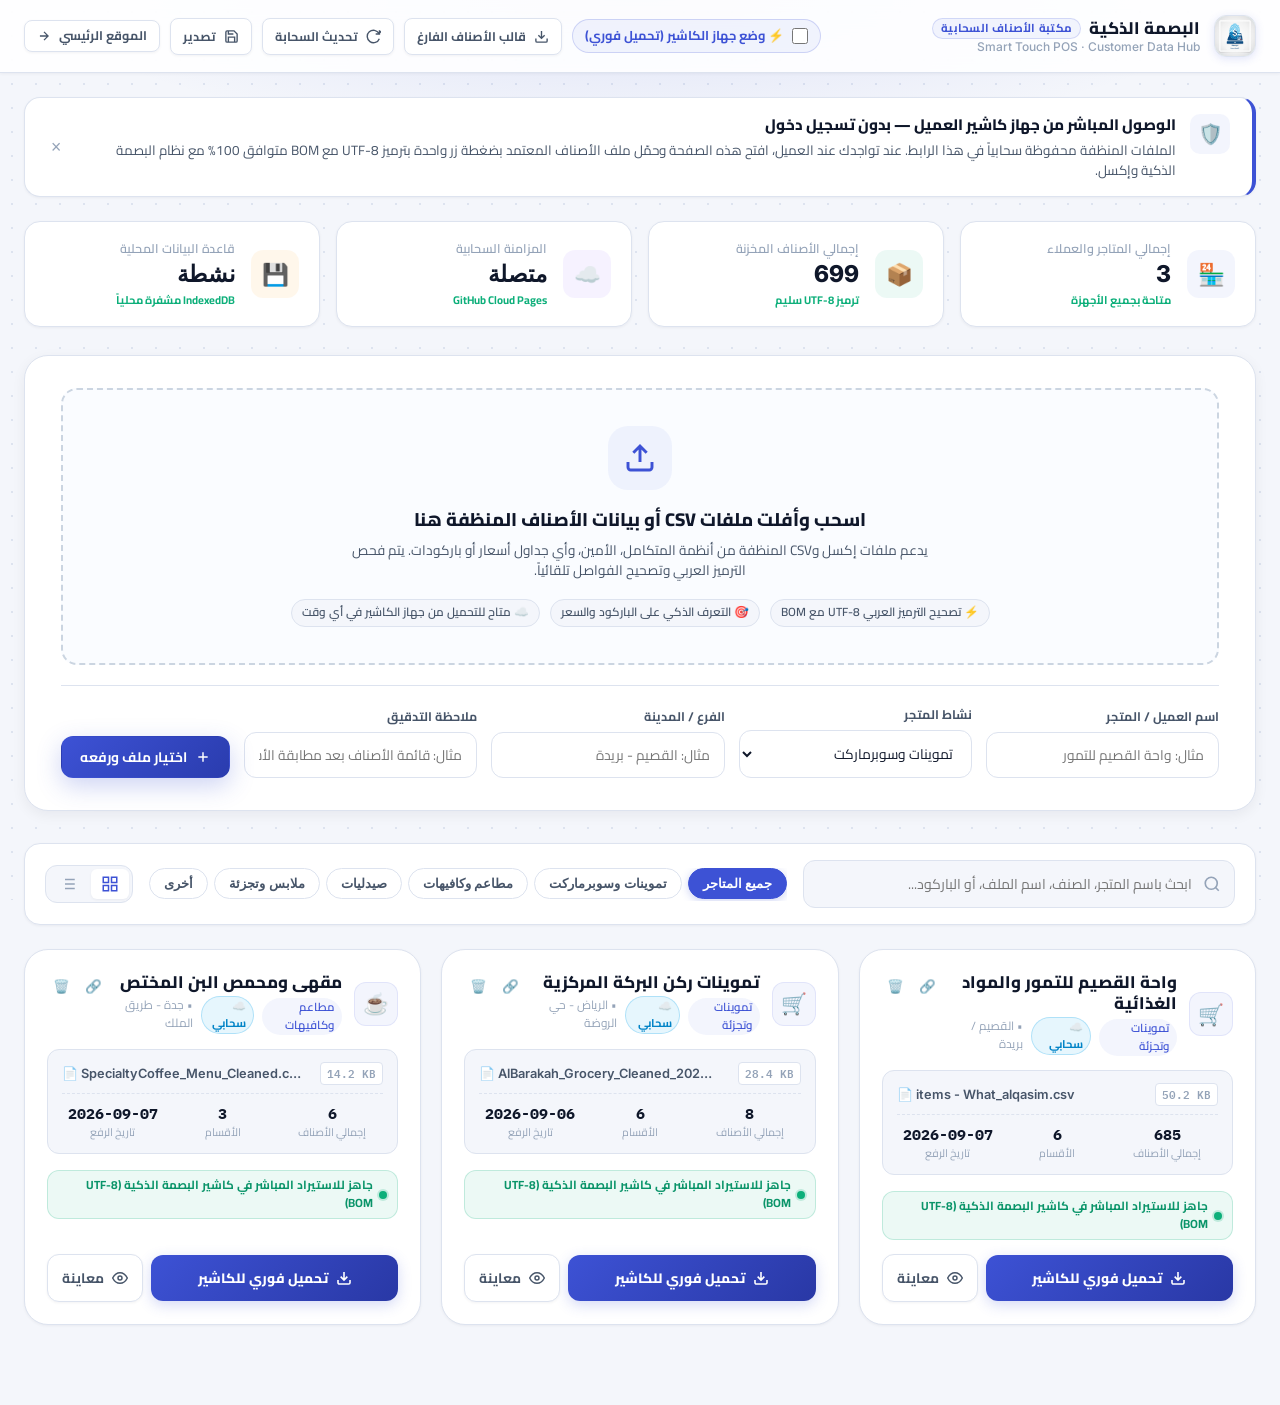
==== commit 42fe810a: "Add What_alqasim items and live cloud sync for client machines" ====
--- a/csv-library.html
+++ b/csv-library.html
@@ -28,7 +28,6 @@
       --green:          #0DAF7A;
       --green-dark:     #0A9469;
       --green-bg:       rgba(13, 175, 122, 0.08);
-      --green-glow:     rgba(13, 175, 122, 0.20);
       
       --amber:          #F59E0B;
       --amber-bg:       rgba(245, 158, 11, 0.08);
@@ -41,13 +40,11 @@
 
       /* Canvas & Surfaces */
       --bg:             #F4F6FB;
-      --bg-alt:         #EAF0FB;
       --surface:        #FFFFFF;
       --surface-hover:  #F8FAFC;
       
       /* Borders & Shadows */
       --border:         #DDE3EF;
-      --border-focus:   #3D52D5;
       --border-dashed:  #CBD5E1;
       
       --shadow-xs:      0 1px 3px rgba(15, 23, 42, 0.05);
@@ -91,7 +88,7 @@
       background-attachment: fixed;
     }
 
-    /* ══ Ambient Header Background ══ */
+    /* Header Background Glow */
     .header-glow {
       position: absolute;
       top: 0;
@@ -105,7 +102,7 @@
       z-index: 0;
     }
 
-    /* ══ Navigation Bar ══ */
+    /* ══ Top Navbar ══ */
     .navbar {
       position: sticky;
       top: 0;
@@ -229,27 +226,10 @@
       transform: translateY(-1px);
     }
 
-    .btn-success {
-      background: linear-gradient(135deg, var(--green) 0%, var(--green-dark) 100%);
-      color: #FFFFFF;
-      box-shadow: 0 4px 14px rgba(13, 175, 122, 0.25);
-    }
-    .btn-success:hover {
-      transform: translateY(-1px);
-      box-shadow: 0 8px 22px rgba(13, 175, 122, 0.35);
-    }
-
     .btn-sm {
       padding: 6px 12px;
       font-size: 0.78rem;
       border-radius: var(--radius-sm);
-    }
-
-    .btn-icon {
-      width: 38px;
-      height: 38px;
-      padding: 0;
-      border-radius: var(--radius-md);
     }
 
     /* Cashier Fast Mode Toggle */
@@ -277,7 +257,7 @@
       height: 16px;
     }
 
-    /* ══ Main Layout Container ══ */
+    /* ══ Layout Container ══ */
     .main-container {
       position: relative;
       z-index: 1;
@@ -341,10 +321,6 @@
       font-size: 1.1rem;
       padding: 4px;
       border-radius: 6px;
-    }
-    .wf-dismiss:hover {
-      color: var(--t1);
-      background: var(--bg);
     }
 
     /* ══ Metrics Row ══ */
@@ -419,7 +395,6 @@
       margin-bottom: 32px;
       box-shadow: var(--shadow-sm);
       position: relative;
-      overflow: hidden;
     }
 
     .dropzone-box {
@@ -430,7 +405,6 @@
       background: #FAFCFF;
       cursor: pointer;
       transition: all 0.25s ease;
-      position: relative;
     }
     .dropzone-box:hover, .dropzone-box.dragover {
       border-color: var(--brand);
@@ -709,6 +683,20 @@
       border-radius: var(--radius-full);
       display: inline-block;
       margin-top: 3px;
+    }
+
+    .cloud-badge-tag {
+      font-size: 0.7rem;
+      font-weight: 700;
+      color: #0284C7;
+      background: rgba(14, 165, 233, 0.1);
+      border: 1px solid rgba(14, 165, 233, 0.25);
+      padding: 1px 7px;
+      border-radius: var(--radius-full);
+      display: inline-flex;
+      align-items: center;
+      gap: 4px;
+      margin-right: 4px;
     }
 
     .card-actions-mini {
@@ -1169,9 +1157,9 @@
 
       <div class="nav-actions">
         <!-- Cashier Quick Mode Toggle -->
-        <label class="fast-mode-toggle" title="تفعيل وضع الكاشير السريع لسهولة التحميل من أجهزة العملاء بدون واجهات التعديل">
+        <label class="fast-mode-toggle" title="تفعيل وضع الكاشير السريع لسهولة التحميل المباشر من أجهزة العملاء">
           <input type="checkbox" id="cashier-mode-chk" onchange="toggleCashierMode(this.checked)">
-          <span>⚡ وضع جهاز الكاشير (تحميل مباشر)</span>
+          <span>⚡ وضع جهاز الكاشير (تحميل فوري)</span>
         </label>
 
         <!-- Template Download -->
@@ -1180,18 +1168,17 @@
           قالب الأصناف الفارغ
         </button>
 
+        <!-- Cloud Refresh -->
+        <button class="btn btn-outline btn-sm" onclick="syncWithCloud(true)" title="تحديث وتنزيل أحدث الملفات من السحابة">
+          <svg width="15" height="15" viewBox="0 0 24 24" fill="none" stroke="currentColor" stroke-width="2.2"><path d="M21.5 2v6h-6M21.34 15.57a10 10 0 1 1-.57-8.38l5.67-5.67"/></svg>
+          تحديث السحابة
+        </button>
+
         <!-- Backup Library -->
-        <button class="btn btn-outline btn-sm" onclick="exportLibraryBackup()" title="تصدير نسخة احتياطية لكافة المتاجر والأصناف في ملف واحد">
+        <button class="btn btn-outline btn-sm" onclick="exportLibraryBackup()" title="تصدير نسخة احتياطية لكافة المتاجر">
           <svg width="15" height="15" viewBox="0 0 24 24" fill="none" stroke="currentColor" stroke-width="2.2"><path d="M19 21H5a2 2 0 0 1-2-2V5a2 2 0 0 1 2-2h11l5 5v11a2 2 0 0 1-2 2zM17 21v-8H7v8M7 3v5h8"/></svg>
-          تصدير نسخة احتياطية
+          تصدير
         </button>
-
-        <!-- Restore Library -->
-        <button class="btn btn-outline btn-sm" onclick="document.getElementById('restore-input').click()" title="استرجاع مكتبة العملاء من ملف نسخة سابقة">
-          <svg width="15" height="15" viewBox="0 0 24 24" fill="none" stroke="currentColor" stroke-width="2.2"><path d="M4 14.899A7 7 0 1 1 15.71 8h1.79a4.5 4.5 0 0 1 2.5 8.242M12 12v9M8 17l4 4 4-4"/></svg>
-          استيراد نسخة
-        </button>
-        <input type="file" id="restore-input" style="display:none" accept=".json" onchange="importLibraryBackup(event)">
 
         <a href="index.html" class="btn btn-outline btn-sm">
           الموقع الرئيسي
@@ -1204,15 +1191,14 @@
   <!-- ═════════════════ MAIN CONTENT ═════════════════ -->
   <main class="main-container">
 
-    <!-- ══ Workflow Problem Solver Banner ══ -->
+    <!-- ══ Workflow Explainer Banner ══ -->
     <section class="workflow-banner" id="workflow-banner">
       <div class="wf-content">
         <div class="wf-icon-wrap">🛡️</div>
         <div class="wf-text">
-          <h3>بدون تسجيل دخول من جهاز العميل — أمان وسرعة فائقة</h3>
+          <h3>الوصول المباشر من جهاز كاشير العميل — بدون تسجيل دخول</h3>
           <p>
-            تجنب فتح بريدك الشخصي، واتساب ويب، أو حساباتك السحابية على أجهزة كاشير العملاء. 
-            ارفع ملف الـ CSV المنظف هنا مرة واحدة مع بيانات المتجر، وعند تواجدك عند العميل افتح هذه الصفحة وحمّل الملف المنظف بنقرة واحدة بتوافق كامل مع شاشات البصمة الذكية وهيئة الزكاة (ZATCA).
+            الملفات المنظفة محفوظة سحابياً في هذا الرابط. عند تواجدك عند العميل، افتح هذه الصفحة وحمّل ملف الأصناف المعتمد بضغطة زر واحدة بترميز UTF-8 مع BOM متوافق 100% مع نظام البصمة الذكية وإكسل.
           </p>
         </div>
       </div>
@@ -1226,7 +1212,7 @@
         <div class="metric-meta">
           <span class="metric-label">إجمالي المتاجر والعملاء</span>
           <span class="metric-value" id="metric-clients-count">0</span>
-          <span class="metric-foot">جاهزة للتنزيل</span>
+          <span class="metric-foot">متاحة بجميع الأجهزة</span>
         </div>
       </div>
 
@@ -1240,11 +1226,11 @@
       </div>
 
       <div class="metric-card">
-        <div class="metric-icon purple">✨</div>
+        <div class="metric-icon purple">☁️</div>
         <div class="metric-meta">
-          <span class="metric-label">ملفات مدققة للكاشير</span>
-          <span class="metric-value" id="metric-valid-count">0</span>
-          <span class="metric-foot">100% متوافقة مع POS</span>
+          <span class="metric-label">المزامنة السحابية</span>
+          <span class="metric-value" id="metric-cloud-status">متصلة</span>
+          <span class="metric-foot">GitHub Cloud Pages</span>
         </div>
       </div>
 
@@ -1272,16 +1258,15 @@
         <div class="drop-badges">
           <span class="pill-tag">⚡ تصحيح الترميز العربي UTF-8 مع BOM</span>
           <span class="pill-tag">🎯 التعرف الذكي على الباركود والسعر</span>
-          <span class="pill-tag">📑 دعم فواصل (فاصلة ، أو فاصلة منقوطة ؛ أو Tab)</span>
-          <span class="pill-tag">🔒 حفظ محلي دائم بالمتصفح</span>
+          <span class="pill-tag">☁️ متاح للتحميل من جهاز الكاشير في أي وقت</span>
         </div>
       </div>
 
-      <!-- Quick Metadata for Next Upload -->
+      <!-- Metadata Inputs for Next Upload -->
       <div class="upload-meta-grid">
         <div class="form-group">
           <label class="form-label">اسم العميل / المتجر</label>
-          <input type="text" id="store-name-input" class="form-control" placeholder="مثال: تموينات النخيل الحديثة">
+          <input type="text" id="store-name-input" class="form-control" placeholder="مثال: واحة القصيم للتمور">
         </div>
 
         <div class="form-group">
@@ -1298,12 +1283,12 @@
 
         <div class="form-group">
           <label class="form-label">الفرع / المدينة</label>
-          <input type="text" id="store-branch-input" class="form-control" placeholder="مثال: الفرع الرئيسي - الرياض">
+          <input type="text" id="store-branch-input" class="form-control" placeholder="مثال: القصيم - بريدة">
         </div>
 
         <div class="form-group">
           <label class="form-label">ملاحظة التدقيق</label>
-          <input type="text" id="store-note-input" class="form-control" placeholder="مثال: أسعار محدثة شاملة ضريبة 15%">
+          <input type="text" id="store-note-input" class="form-control" placeholder="مثال: قائمة الأصناف بعد مطابقة الأسعار والباركودات">
         </div>
 
         <button class="btn btn-brand" onclick="triggerManualUpload()" style="height:42px;">
@@ -1353,7 +1338,7 @@
             <th>عدد الأصناف</th>
             <th>حجم الملف</th>
             <th>تاريخ الرفع</th>
-            <th>التوافق</th>
+            <th>المصدر</th>
             <th>الإجراءات</th>
           </tr>
         </thead>
@@ -1369,14 +1354,14 @@
       <div class="modal-header">
         <div class="modal-title-wrap">
           <h3 id="modal-client-name">معاينة ملف الأصناف</h3>
-          <p id="modal-file-info">Al-Amal_Cleaned.csv · 1,450 rows</p>
+          <p id="modal-file-info">items - What_alqasim.csv · 685 rows</p>
         </div>
         <button class="btn btn-outline btn-sm" onclick="closePreviewModal()">✕ إغلاق</button>
       </div>
 
       <div class="modal-body">
         <div class="modal-toolbar">
-          <input type="text" id="modal-search-input" class="form-control" style="max-width:320px;" placeholder="بحث داخل أصناف هذا الملف..." oninput="filterModalItems()">
+          <input type="text" id="modal-search-input" class="form-control" style="max-width:320px;" placeholder="بحث داخل أصناف هذا المتجر..." oninput="filterModalItems()">
           <div style="font-size:0.82rem; color:var(--t2); font-weight:600;" id="modal-stats-bar">
             عرض 0 من 0 صنف
           </div>
@@ -1396,7 +1381,7 @@
           <span style="font-size:0.75rem; color:var(--t3);" id="modal-summary-tag"></span>
         </div>
         <div style="display:flex; gap:8px;">
-          <button class="btn btn-outline btn-sm" onclick="copyActiveCsvData()">📋 نسخ بصيغة CSV</button>
+          <button class="btn btn-outline btn-sm" onclick="copyActiveCsvData()">📋 نسخ CSV للحافظة</button>
           <button class="btn btn-brand btn-sm" id="modal-download-btn">📥 تحميل الملف المنظف للكاشير</button>
         </div>
       </div>
@@ -1438,7 +1423,7 @@
   <!-- ═════════════════ JAVASCRIPT ENGINE ═════════════════ -->
   <script>
     /* ═══════════════════════════════════════════════════════════
-       INDEXED-DB & STATE ENGINE
+       INDEXED-DB & MULTI-DEVICE CLOUD SYNC ENGINE
        ═══════════════════════════════════════════════════════════ */
     const DB_NAME = 'SmartPOS_CSV_Library_v2';
     const DB_VERSION = 1;
@@ -1449,9 +1434,7 @@
     let currentFilter = 'all';
     let currentViewMode = 'grid';
     let activePreviewFile = null;
-    let activePreviewFilteredItems = [];
-
-    // Open IndexedDB
+
     function initDatabase() {
       return new Promise((resolve, reject) => {
         const req = indexedDB.open(DB_NAME, DB_VERSION);
@@ -1470,6 +1453,7 @@
     }
 
     async function loadAllFromDb() {
+      if (!dbInstance) return [];
       return new Promise((resolve, reject) => {
         const tx = dbInstance.transaction(STORE_NAME, 'readonly');
         const store = tx.objectStore(STORE_NAME);
@@ -1480,6 +1464,7 @@
     }
 
     async function saveFileToDb(item) {
+      if (!dbInstance) return;
       return new Promise((resolve, reject) => {
         const tx = dbInstance.transaction(STORE_NAME, 'readwrite');
         const store = tx.objectStore(STORE_NAME);
@@ -1490,6 +1475,7 @@
     }
 
     async function deleteFileFromDb(id) {
+      if (!dbInstance) return;
       return new Promise((resolve, reject) => {
         const tx = dbInstance.transaction(STORE_NAME, 'readwrite');
         const store = tx.objectStore(STORE_NAME);
@@ -1500,98 +1486,75 @@
     }
 
     /* ═══════════════════════════════════════════════════════════
-       INITIALIZATION & SEEDING REALISTIC SAMPLES
+       INITIALIZATION: MERGE CLOUD & LOCAL REPOSITORIES
        ═══════════════════════════════════════════════════════════ */
     window.addEventListener('DOMContentLoaded', async () => {
       try {
         await initDatabase();
-        libraryData = await loadAllFromDb();
-
-        // If newly opened with empty database, seed 3 sample stores
-        if (!libraryData || libraryData.length === 0) {
-          seedDefaultSamples();
-        } else {
-          renderLibrary();
-          updateMetrics();
+      } catch (err) {
+        console.warn('IndexedDB unavailable, falling back to memory/local storage:', err);
+      }
+
+      await syncWithCloud(false);
+      setupDragAndDrop();
+    });
+
+    async function syncWithCloud(isUserAction) {
+      if (isUserAction) showToast('جاري التحقق من السحابة وتحديث ملفات المتاجر...');
+
+      let cloudItems = [];
+      try {
+        // Fetch published cloud library from repository
+        const res = await fetch('data/library.json?t=' + Date.now());
+        if (res.ok) {
+          cloudItems = await res.json();
         }
       } catch (err) {
-        console.error('IndexedDB Error, falling back to LocalStorage:', err);
+        console.warn('Could not fetch cloud library.json:', err);
+      }
+
+      // Load local database items
+      let localItems = [];
+      try {
+        localItems = await loadAllFromDb();
+      } catch (e) {
         const stored = localStorage.getItem('smartpos_csv_library');
-        libraryData = stored ? JSON.parse(stored) : [];
-        if (libraryData.length === 0) seedDefaultSamples();
-        else {
-          renderLibrary();
-          updateMetrics();
+        if (stored) localItems = JSON.parse(stored);
+      }
+
+      // Merge Cloud and Local items (Cloud items always take precedence or are updated)
+      const mergedMap = new Map();
+
+      // 1. Add cloud items
+      cloudItems.forEach(item => {
+        item.isCloudSynced = true;
+        mergedMap.set(item.id, item);
+      });
+
+      // 2. Add local items if not already in cloud map
+      localItems.forEach(item => {
+        if (!mergedMap.has(item.id)) {
+          mergedMap.set(item.id, item);
         }
-      }
-
-      setupDragAndDrop();
-    });
-
-    async function seedDefaultSamples() {
-      const sample1Csv = [
-        'كود الصنف,اسم الصنف,الباركود,سعر البيع,سعر التكلفة,الضريبة,الكمية,الوحدة,القسم',
-        '001,حليب المراعي طازج 2 لتر,628100701001,11.50,9.20,15,48,حبة,ألبان وأجبان',
-        '002,جبنة كيري 24 قطعة,628100701002,18.00,14.50,15,30,علبة,ألبان وأجبان',
-        '003,أرز الشعلان سيلا 10 كجم,628100701003,84.00,72.00,15,15,كيس,أرز وحبوب',
-        '004,زيت عافية ذرة 1.5 لتر,628100701004,22.50,18.00,15,25,حبة,زيوت وسمن',
-        '005,سكر الأسرة ناعم 5 كجم,628100701005,19.00,15.50,15,40,كيس,مواد تموينية',
-        '006,مياه هنا كرتون 40×330مل,628100701006,16.00,12.50,15,50,كرتون,مشروبات ومياه',
-        '007,شاي ربيع إكسبرس 100 خيط,628100701007,14.00,11.20,15,35,علبة,مشروبات ساخنة',
-        '008,مسحوق غسيل تايد 5 كجم,628100701008,49.00,39.00,15,20,كيس,منظفات وعناية'
-      ].join('\r\n');
-
-      const sample2Csv = [
-        'كود الصنف,اسم الصنف,الباركود,سعر البيع,سعر التكلفة,الضريبة,الكمية,الوحدة,القسم',
-        'CF-01,إسبريسو سينجل أوريجن,6290001,14.00,3.50,15,999,كوب,قهوة ساخنة',
-        'CF-02,فلات وايت أسترالي,6290002,18.00,4.20,15,999,كوب,قهوة ساخنة',
-        'CF-03,آيس سبانش لاتيه,6290003,22.00,5.50,15,999,كوب,مشروبات باردة',
-        'CF-04,كولد برو إثيوبي فاخر,6290004,24.00,6.00,15,999,زجاجة,مشروبات باردة',
-        'BK-01,كرواسون جبنة وزعتر طازج,6290005,12.00,4.00,15,25,قطعة,مخبوزات وحلويات',
-        'BK-02,كيكة سان سباستيان بالتوت,6290006,26.00,9.00,15,18,قطعة,مخبوزات وحلويات'
-      ].join('\r\n');
-
-      const defaultList = [
-        {
-          id: 'demo-1',
-          clientName: 'تموينات ركن البركة المركزية',
-          category: 'تموينات وتجزئة',
-          branch: 'الرياض - حي الروضة',
-          note: 'قائمة الأصناف المنظفة بعد تحديث الباركودات وضريبة 15%',
-          fileName: 'AlBarakah_Grocery_Cleaned_2026.csv',
-          fileSizeText: '28.4 KB',
-          dateUploaded: '2026-09-06',
-          csvRaw: sample1Csv,
-          itemsCount: 8,
-          categoriesCount: 6,
-          isPosReady: true
-        },
-        {
-          id: 'demo-2',
-          clientName: 'مقهى ومحمص البن المختص',
-          category: 'مطاعم وكافيهات',
-          branch: 'جدة - طريق الملك',
-          note: 'منيو المشروبات والحلويات المعتمد مع نسب التكلفة',
-          fileName: 'SpecialtyCoffee_Menu_Cleaned.csv',
-          fileSizeText: '14.2 KB',
-          dateUploaded: '2026-09-07',
-          csvRaw: sample2Csv,
-          itemsCount: 6,
-          categoriesCount: 3,
-          isPosReady: true
-        }
-      ];
-
-      for (const item of defaultList) {
-        await saveFileToDb(item);
-      }
-      libraryData = defaultList;
+      });
+
+      libraryData = Array.from(mergedMap.values());
+
+      // Save merged cloud items into local DB so they work offline as well
+      for (const item of cloudItems) {
+        try { await saveFileToDb(item); } catch (e) {}
+      }
+
       renderLibrary();
       updateMetrics();
+
+      if (isUserAction) {
+        showToast(`تمت مزامنة ${cloudItems.length} متجر من السحابة بنجاح!`);
+      }
     }
 
     /* ═══════════════════════════════════════════════════════════
-       SMART CSV PARSER & CLEANER (ARABIC & BOM SAFE)
+       SMART CSV PARSER & CLEANER
        ═══════════════════════════════════════════════════════════ */
     function parseCsvString(rawText) {
       if (!rawText) return { headers: [], rows: [] };
@@ -1616,7 +1579,6 @@
         }
       });
 
-      // Split row respecting quotes
       function splitLine(line, delim) {
         const result = [];
         let current = '';
@@ -1649,7 +1611,8 @@
         if (values.length > 0 && values.some(v => v.length > 0)) {
           const rowObj = {};
           headers.forEach((h, idx) => {
-            rowObj[h] = values[idx] !== undefined ? values[idx] : '';
+            let val = values[idx] !== undefined ? values[idx] : '';
+            rowObj[h] = val;
           });
           rows.push(rowObj);
         }
@@ -1659,7 +1622,7 @@
     }
 
     /* ═══════════════════════════════════════════════════════════
-       FILE UPLOAD & DRAG/DROP HANDLERS
+       FILE UPLOAD & DRAG/DROP
        ═══════════════════════════════════════════════════════════ */
     function setupDragAndDrop() {
       const dropzone = document.getElementById('dropzone');
@@ -1681,17 +1644,13 @@
 
       dropzone.addEventListener('drop', (e) => {
         const files = e.dataTransfer.files;
-        if (files && files.length > 0) {
-          processFiles(files);
-        }
+        if (files && files.length > 0) processFiles(files);
       });
     }
 
     function handleFileSelect(event) {
       const files = event.target.files;
-      if (files && files.length > 0) {
-        processFiles(files);
-      }
+      if (files && files.length > 0) processFiles(files);
       event.target.value = '';
     }
 
@@ -1716,7 +1675,6 @@
             continue;
           }
 
-          // Format clean customer name from filename if not explicitly provided
           let clientName = customStoreName;
           if (!clientName) {
             clientName = file.name
@@ -1724,14 +1682,11 @@
               .replace(/[-_]/g, ' ')
               .replace(/\b(cleaned|items|csv|final|pos|v2|data)\b/gi, '')
               .trim();
-            if (!clientName) clientName = 'عميل جديد';
+            if (!clientName) clientName = 'متجر جديد';
           }
 
-          // Count unique categories
           const catHeader = parsed.headers.find(h => /قسم|تصنيف|مجموعة|category|group/i.test(h));
           const uniqueCats = catHeader ? new Set(parsed.rows.map(r => r[catHeader]).filter(Boolean)).size : 1;
-
-          // Format size
           const sizeKb = (file.size / 1024).toFixed(1) + ' KB';
 
           const newRecord = {
@@ -1739,14 +1694,15 @@
             clientName: clientName,
             category: customCategory || 'عام',
             branch: customBranch || 'الفرع الرئيسي',
-            note: customNote || 'تم الرفع والتدقيق للنظام',
+            note: customNote || 'تم الرفع والتدقيق للكاشير',
             fileName: file.name,
             fileSizeText: sizeKb,
             dateUploaded: new Date().toISOString().slice(0, 10),
             csvRaw: text,
             itemsCount: parsed.rows.length,
             categoriesCount: uniqueCats || 1,
-            isPosReady: true
+            isPosReady: true,
+            isCloudSynced: false
           };
 
           await saveFileToDb(newRecord);
@@ -1759,14 +1715,13 @@
       }
 
       if (addedCount > 0) {
-        // Reset form inputs
         document.getElementById('store-name-input').value = '';
         document.getElementById('store-branch-input').value = '';
         document.getElementById('store-note-input').value = '';
 
         renderLibrary();
         updateMetrics();
-        showToast(`تمت إضافة ${addedCount} ملف إلى مكتبة أصناف العملاء بنجاح!`);
+        showToast(`تمت إضافة ${addedCount} ملف محلياً! لمشاركتها سحابياً مع الكاشير، يمكنك استخدام زر التحديث.`);
       }
     }
 
@@ -1790,14 +1745,13 @@
       let filtered = libraryData.filter(item => {
         const matchesCategory = currentFilter === 'all' || item.category === currentFilter;
         const matchesSearch = !query || 
-          item.clientName.toLowerCase().includes(query) ||
-          item.fileName.toLowerCase().includes(query) ||
-          item.branch.toLowerCase().includes(query) ||
+          (item.clientName && item.clientName.toLowerCase().includes(query)) ||
+          (item.fileName && item.fileName.toLowerCase().includes(query)) ||
+          (item.branch && item.branch.toLowerCase().includes(query)) ||
           (item.note && item.note.toLowerCase().includes(query));
         return matchesCategory && matchesSearch;
       });
 
-      // Render Grid Cards
       if (filtered.length === 0) {
         grid.innerHTML = `
           <div class="empty-state-box">
@@ -1813,7 +1767,6 @@
         grid.innerHTML = filtered.map(item => createCardHtml(item)).join('');
       }
 
-      // Render Table Rows
       tableBody.innerHTML = filtered.map(item => `
         <tr>
           <td>
@@ -1825,7 +1778,11 @@
           <td style="font-family:var(--font-mono); font-weight:700;">${item.itemsCount} صنف</td>
           <td style="font-family:var(--font-mono); font-size:0.78rem;">${item.fileSizeText}</td>
           <td style="font-family:var(--font-mono); font-size:0.78rem; color:var(--t3);">${item.dateUploaded}</td>
-          <td><span class="pill-tag" style="color:var(--green-dark); background:var(--green-bg); border-color:rgba(13,175,122,0.2);">جاهز للكاشير</span></td>
+          <td>
+            ${item.isCloudSynced 
+              ? '<span class="cloud-badge-tag">☁️ سحابي</span>' 
+              : '<span class="pill-tag">💾 محلي</span>'}
+          </td>
           <td>
             <div style="display:flex; gap:6px;">
               <button class="btn btn-brand btn-sm" onclick="downloadCleanedCsv('${item.id}')" title="تحميل مباشر">📥 تحميل</button>
@@ -1848,8 +1805,11 @@
                 <div class="store-avatar">${avatarIcon}</div>
                 <div class="store-title-wrap">
                   <h4>${escapeHtml(item.clientName)}</h4>
-                  <span class="store-category-chip">${escapeHtml(item.category)}</span>
-                  ${item.branch ? `<span style="font-size:0.74rem; color:var(--t3); margin-right:6px;">• ${escapeHtml(item.branch)}</span>` : ''}
+                  <div style="display:flex; align-items:center; gap:4px; margin-top:2px;">
+                    <span class="store-category-chip">${escapeHtml(item.category)}</span>
+                    ${item.isCloudSynced ? `<span class="cloud-badge-tag">☁️ سحابي</span>` : ''}
+                    ${item.branch ? `<span style="font-size:0.74rem; color:var(--t3); margin-right:4px;">• ${escapeHtml(item.branch)}</span>` : ''}
+                  </div>
                 </div>
               </div>
               <div class="card-actions-mini">
@@ -1858,7 +1818,6 @@
               </div>
             </div>
 
-            <!-- File info pill -->
             <div class="file-meta-box">
               <div class="file-name-row">
                 <span class="file-name-text" title="${escapeHtml(item.fileName)}">📄 ${escapeHtml(item.fileName)}</span>
@@ -1880,14 +1839,12 @@
               </div>
             </div>
 
-            <!-- Compatibility Badge -->
             <div class="status-pos-badge">
               <div class="status-dot"></div>
               <span>جاهز للاستيراد المباشر في كاشير البصمة الذكية (UTF-8 BOM)</span>
             </div>
           </div>
 
-          <!-- Direct Actions -->
           <div class="card-footer-btns">
             <button class="btn-download-cashier" onclick="downloadCleanedCsv('${item.id}')" title="تحميل ملف CSV نظيف ومجهز للاستيراد">
               <svg width="16" height="16" viewBox="0 0 24 24" fill="none" stroke="currentColor" stroke-width="2.4"><path d="M21 15v4a2 2 0 0 1-2 2H5a2 2 0 0 1-2-2v-4M7 10l5 5 5-5M12 15V3"/></svg>
@@ -1903,7 +1860,7 @@
     }
 
     function getCategoryIcon(cat) {
-      if (/تموينات|سوبرماركت|بقالة/i.test(cat)) return '🛒';
+      if (/تموينات|سوبرماركت|بقالة|تمور/i.test(cat)) return '🛒';
       if (/مطاعم|كافيه|قهوة/i.test(cat)) return '☕';
       if (/صيدلية|دواء/i.test(cat)) return '💊';
       if (/ملابس|أزياء|عطور/i.test(cat)) return '👔';
@@ -1916,7 +1873,6 @@
       const totalItems = libraryData.reduce((acc, curr) => acc + (curr.itemsCount || 0), 0);
       document.getElementById('metric-clients-count').textContent = clientsCount;
       document.getElementById('metric-items-count').textContent = totalItems.toLocaleString('en-US');
-      document.getElementById('metric-valid-count').textContent = clientsCount;
     }
 
     function setCategoryFilter(cat, btnElem) {
@@ -1949,20 +1905,19 @@
     function toggleCashierMode(enabled) {
       if (enabled) {
         document.body.classList.add('cashier-mode');
-        showToast('تم تفعيل وضع الكاشير السريع (واجهة مبسطة للتحميل المباشر)');
+        showToast('تم تفعيل وضع الكاشير السريع (واجهة تحميل مباشر)');
       } else {
         document.body.classList.remove('cashier-mode');
       }
     }
 
     /* ═══════════════════════════════════════════════════════════
-       DOWNLOAD & EXPORT ACTIONS (WITH UTF-8 BOM)
+       DOWNLOAD & EXPORT (UTF-8 BOM FOR ARABIC INTEGRITY)
        ═══════════════════════════════════════════════════════════ */
     function downloadCleanedCsv(fileId) {
       const item = libraryData.find(x => x.id === fileId);
       if (!item) return;
 
-      // Always prefix with UTF-8 BOM (\uFEFF) so Excel and POS never garble Arabic
       const csvWithBom = '\uFEFF' + item.csvRaw;
       const blob = new Blob([csvWithBom], { type: 'text/csv;charset=utf-8;' });
       const url = URL.createObjectURL(blob);
@@ -2007,13 +1962,10 @@
         libraryData = libraryData.filter(x => x.id !== fileId);
         renderLibrary();
         updateMetrics();
-        showToast('تم حذف الملف من المكتبة بنجاح');
-      }
-    }
-
-    /* ═══════════════════════════════════════════════════════════
-       BACKUP & RESTORE COMPLETE LIBRARY
-       ═══════════════════════════════════════════════════════════ */
+        showToast('تم حذف الملف بنجاح');
+      }
+    }
+
     function exportLibraryBackup() {
       if (libraryData.length === 0) {
         alert('المكتبة فارغة، لا يوجد بيانات لتصديرها');
@@ -2033,40 +1985,8 @@
       showToast('تم تصدير النسخة الاحتياطية بنجاح!');
     }
 
-    async function importLibraryBackup(event) {
-      const file = event.target.files[0];
-      if (!file) return;
-
-      try {
-        const text = await readFileAsText(file);
-        const imported = JSON.parse(text);
-        if (!Array.isArray(imported)) {
-          throw new Error('صيغة ملف النسخة الاحتياطية غير صحيحة');
-        }
-
-        let importedCount = 0;
-        for (const item of imported) {
-          if (item.id && item.clientName && item.csvRaw) {
-            await saveFileToDb(item);
-            // Replace or add
-            const idx = libraryData.findIndex(x => x.id === item.id);
-            if (idx >= 0) libraryData[idx] = item;
-            else libraryData.unshift(item);
-            importedCount++;
-          }
-        }
-
-        renderLibrary();
-        updateMetrics();
-        showToast(`تمت استعادة ${importedCount} متجر من ملف النسخة الاحتياطية!`);
-      } catch (e) {
-        alert('فشل استيراد النسخة: ' + e.message);
-      }
-      event.target.value = '';
-    }
-
     /* ═══════════════════════════════════════════════════════════
-       IN-BROWSER CSV DATA GRID MODAL
+       PREVIEW MODAL
        ═══════════════════════════════════════════════════════════ */
     function openPreviewModal(fileId) {
       const item = libraryData.find(x => x.id === fileId);
@@ -2080,12 +2000,9 @@
       document.getElementById('modal-summary-tag').textContent = `الفرع: ${item.branch || 'الرئيسي'}`;
 
       const thead = document.getElementById('modal-thead');
-      const tbody = document.getElementById('modal-tbody');
-
       thead.innerHTML = `<tr>${parsed.headers.map(h => `<th>${escapeHtml(h)}</th>`).join('')}</tr>`;
 
-      activePreviewFilteredItems = parsed.rows;
-      renderModalRows(parsed.headers, activePreviewFilteredItems);
+      renderModalRows(parsed.headers, parsed.rows);
 
       document.getElementById('modal-download-btn').onclick = () => downloadCleanedCsv(item.id);
       document.getElementById('preview-modal').classList.add('open');
@@ -2093,17 +2010,16 @@
 
     function renderModalRows(headers, rows) {
       const tbody = document.getElementById('modal-tbody');
-      const displayRows = rows.slice(0, 100); // Display top 100 for high performance
+      const displayRows = rows.slice(0, 100);
 
       tbody.innerHTML = displayRows.map(row => {
         return `<tr>${headers.map(h => {
-          const val = row[h] || '';
-          // Highlight barcodes and prices nicely
+          let val = row[h] || '';
           if (/باركود|barcode|كود/i.test(h) && val) {
             return `<td><span class="barcode-pill">${escapeHtml(val)}</span></td>`;
           }
           if (/سعر|price|تكلفة|cost/i.test(h) && val) {
-            return `<td><span class="price-tag">${escapeHtml(val)} ر.س</span></td>`;
+            return `<td><span class="price-tag">${escapeHtml(val)}</span></td>`;
           }
           return `<td>${escapeHtml(val)}</td>`;
         }).join('')}</tr>`;
@@ -2141,7 +2057,7 @@
     }
 
     /* ═══════════════════════════════════════════════════════════
-       QR & CASHIER TRANSFER MODAL
+       QR MODAL
        ═══════════════════════════════════════════════════════════ */
     function openQrModal(fileId) {
       const item = libraryData.find(x => x.id === fileId);
@@ -2167,18 +2083,15 @@
       });
     }
 
-    // High quality standalone geometric canvas QR code generator
     function drawMockQrCode(label) {
       const canvas = document.getElementById('qr-canvas');
       const ctx = canvas.getContext('2d');
       const size = 180;
       ctx.clearRect(0, 0, size, size);
 
-      // White background
       ctx.fillStyle = '#FFFFFF';
       ctx.fillRect(0, 0, size, size);
 
-      // Generate visual pseudo QR pattern from hash
       ctx.fillStyle = '#0F172A';
       const gridSize = 21;
       const cellSize = Math.floor(size / gridSize);
@@ -2187,7 +2100,6 @@
       let hash = 0;
       for (let i = 0; i < label.length; i++) hash = (hash * 31 + label.charCodeAt(i)) & 0xFFFFFFFF;
 
-      // Draw standard 3 QR positioning squares
       function drawQrFinder(x, y) {
         ctx.fillStyle = '#3D52D5';
         ctx.fillRect(pad + x * cellSize, pad + y * cellSize, 7 * cellSize, 7 * cellSize);
@@ -2201,11 +2113,9 @@
       drawQrFinder(14, 0);
       drawQrFinder(0, 14);
 
-      // Draw random-looking data cells
       ctx.fillStyle = '#0F172A';
       for (let r = 0; r < gridSize; r++) {
         for (let c = 0; c < gridSize; c++) {
-          // Skip finder zones
           if ((r < 8 && c < 8) || (r < 8 && c > 12) || (r > 12 && c < 8)) continue;
           const seed = Math.sin(r * 37 + c * 19 + hash) * 10000;
           if ((seed - Math.floor(seed)) > 0.45) {
@@ -2215,9 +2125,6 @@
       }
     }
 
-    /* ═══════════════════════════════════════════════════════════
-       UTILITIES & TOAST
-       ═══════════════════════════════════════════════════════════ */
     function showToast(msg) {
       const toast = document.getElementById('toast');
       document.getElementById('toast-text').textContent = msg;
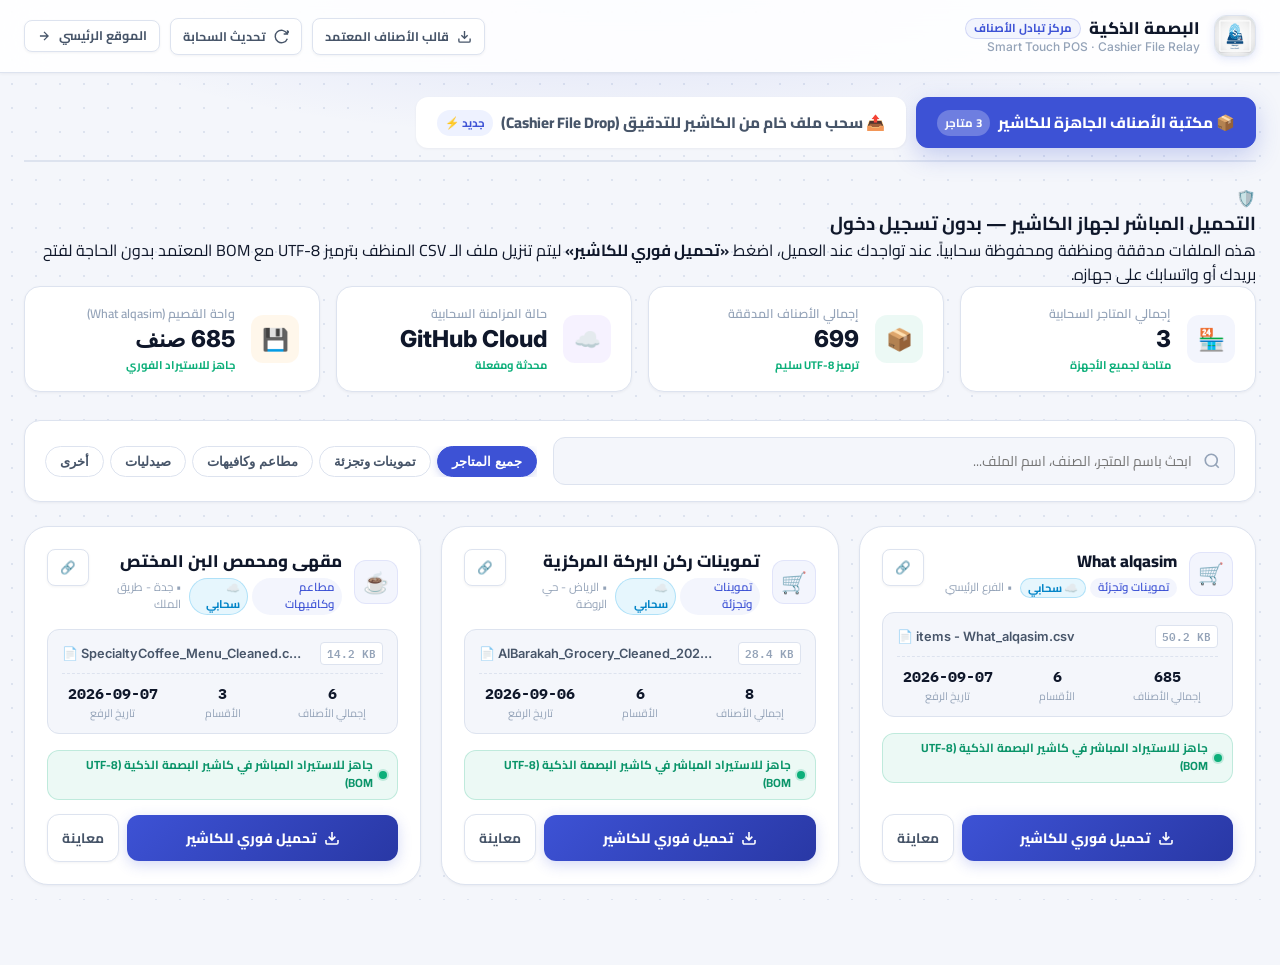
==== commit 2a190dd8: "Add What_alqasim items and live cloud sync for client machines" ====
--- a/csv-library.html
+++ b/csv-library.html
@@ -3,8 +3,8 @@
 <head>
   <meta charset="utf-8">
   <meta name="viewport" content="width=device-width, initial-scale=1">
-  <title>مكتبة ملفات وأصناف العملاء | البصمة الذكية Smart Touch POS</title>
-  <meta name="description" content="البوابة السحابية الموحدة لرفع وإدارة وتحميل ملفات الأصناف المنظفة لعملاء نظام البصمة الذكية لنقاط البيع">
+  <title>مكتبة وتبادل ملفات الأصناف | البصمة الذكية Smart Touch POS</title>
+  <meta name="description" content="البوابة السحابية المتكاملة لتبادل، رفع، وتنزيل ملفات الأصناف بين أجهزة الكاشير وفريق الدعم">
   <link rel="icon" href="Logo.ico">
 
   <!-- Google Fonts: Cairo (Arabic UI) & Inter (Numbers & English) -->
@@ -88,7 +88,7 @@
       background-attachment: fixed;
     }
 
-    /* Header Background Glow */
+    /* Ambient Glow */
     .header-glow {
       position: absolute;
       top: 0;
@@ -107,7 +107,7 @@
       position: sticky;
       top: 0;
       z-index: 1000;
-      background: rgba(255, 255, 255, 0.88);
+      background: rgba(255, 255, 255, 0.90);
       backdrop-filter: blur(20px);
       -webkit-backdrop-filter: blur(20px);
       border-bottom: 1px solid var(--border);
@@ -166,7 +166,6 @@
       font-weight: 700;
       padding: 2px 8px;
       border-radius: var(--radius-full);
-      letter-spacing: 0.02em;
     }
 
     .brand-sub {
@@ -226,35 +225,70 @@
       transform: translateY(-1px);
     }
 
+    .btn-whatsapp {
+      background: #25D366;
+      color: #FFFFFF;
+      box-shadow: 0 4px 14px rgba(37, 211, 102, 0.25);
+    }
+    .btn-whatsapp:hover {
+      background: #20BA5A;
+      transform: translateY(-1px);
+      box-shadow: 0 8px 22px rgba(37, 211, 102, 0.35);
+    }
+
     .btn-sm {
       padding: 6px 12px;
       font-size: 0.78rem;
       border-radius: var(--radius-sm);
     }
 
-    /* Cashier Fast Mode Toggle */
-    .fast-mode-toggle {
-      display: flex;
+    /* ══ Primary Navigation Tabs: Cleaned Library vs Send Raw File ══ */
+    .main-nav-tabs {
+      display: flex;
+      align-items: center;
+      gap: 10px;
+      margin-bottom: 24px;
+      border-bottom: 2px solid var(--border);
+      padding-bottom: 12px;
+    }
+
+    .nav-tab-btn {
+      display: inline-flex;
       align-items: center;
       gap: 8px;
-      padding: 6px 12px;
-      background: var(--brand-subtle);
-      border: 1px solid rgba(61, 82, 213, 0.2);
+      padding: 10px 20px;
+      border-radius: var(--radius-md);
+      font-family: var(--font-ar);
+      font-size: 0.95rem;
+      font-weight: 800;
+      cursor: pointer;
+      border: 1px solid transparent;
+      background: var(--surface);
+      color: var(--t2);
+      transition: all 0.2s;
+      box-shadow: var(--shadow-xs);
+    }
+    .nav-tab-btn:hover {
+      color: var(--brand);
+      border-color: var(--border);
+    }
+    .nav-tab-btn.active {
+      background: var(--brand);
+      color: #FFFFFF;
+      box-shadow: var(--shadow-brand);
+      border-color: var(--brand);
+    }
+
+    .tab-badge {
+      font-size: 0.72rem;
+      font-weight: 700;
+      padding: 2px 8px;
       border-radius: var(--radius-full);
-      cursor: pointer;
-      font-size: 0.8rem;
-      font-weight: 700;
-      color: var(--brand);
-      transition: all 0.2s;
-    }
-    .fast-mode-toggle:hover {
-      background: rgba(61, 82, 213, 0.12);
-    }
-    .fast-mode-toggle input {
-      accent-color: var(--brand);
-      cursor: pointer;
-      width: 16px;
-      height: 16px;
+      background: rgba(255, 255, 255, 0.25);
+    }
+    .nav-tab-btn:not(.active) .tab-badge {
+      background: var(--bg);
+      color: var(--t2);
     }
 
     /* ══ Layout Container ══ */
@@ -266,64 +300,188 @@
       padding: 24px 24px 80px 24px;
     }
 
-    /* ══ Workflow Explainer Alert ══ */
-    .workflow-banner {
-      background: #FFFFFF;
+    /* ══ Tab View Panels ══ */
+    .tab-panel {
+      display: none;
+    }
+    .tab-panel.active {
+      display: block;
+    }
+
+    /* ══ Send Raw File From Cashier Panel ══ */
+    .cashier-send-box {
+      background: var(--surface);
       border: 1px solid var(--border);
-      border-right: 4px solid var(--brand);
+      border-radius: var(--radius-xl);
+      padding: 36px;
+      box-shadow: var(--shadow-sm);
+      margin-bottom: 28px;
+    }
+
+    .send-box-header {
+      margin-bottom: 24px;
+      text-align: center;
+    }
+    .send-box-header h2 {
+      font-size: 1.4rem;
+      font-weight: 900;
+      color: var(--t1);
+      margin-bottom: 6px;
+    }
+    .send-box-header p {
+      font-size: 0.9rem;
+      color: var(--t2);
+      max-width: 650px;
+      margin: 0 auto;
+    }
+
+    .relay-dropzone {
+      border: 2px dashed #94A3B8;
       border-radius: var(--radius-lg);
-      padding: 16px 22px;
-      margin-bottom: 24px;
-      display: flex;
-      align-items: center;
-      justify-content: space-between;
-      gap: 18px;
-      box-shadow: var(--shadow-xs);
-    }
-
-    .wf-content {
-      display: flex;
-      align-items: flex-start;
-      gap: 14px;
-    }
-
-    .wf-icon-wrap {
-      width: 40px;
-      height: 40px;
-      border-radius: 10px;
+      padding: 40px 24px;
+      text-align: center;
+      background: #FAFCFF;
+      cursor: pointer;
+      transition: all 0.25s ease;
+      margin-bottom: 20px;
+    }
+    .relay-dropzone:hover, .relay-dropzone.dragover {
+      border-color: var(--brand);
+      background: rgba(61, 82, 213, 0.04);
+      transform: scale(0.995);
+    }
+
+    .relay-icon-circle {
+      width: 64px;
+      height: 64px;
+      border-radius: 20px;
       background: var(--brand-subtle);
       color: var(--brand);
       display: flex;
       align-items: center;
       justify-content: center;
-      flex-shrink: 0;
-      font-size: 1.25rem;
-    }
-
-    .wf-text h3 {
-      font-size: 0.95rem;
-      font-weight: 800;
+      margin: 0 auto 16px;
+      font-size: 2rem;
+    }
+
+    .relay-form-row {
+      display: grid;
+      grid-template-columns: 1fr 1fr auto;
+      gap: 14px;
+      align-items: flex-end;
+      margin-bottom: 20px;
+    }
+
+    .form-group {
+      display: flex;
+      flex-direction: column;
+      gap: 6px;
+    }
+    .form-label {
+      font-size: 0.8rem;
+      font-weight: 700;
+      color: var(--t2);
+    }
+    .form-control {
+      padding: 10px 14px;
+      border: 1px solid var(--border);
+      border-radius: var(--radius-md);
+      font-family: var(--font-ar);
+      font-size: 0.88rem;
       color: var(--t1);
-      margin-bottom: 3px;
-    }
-
-    .wf-text p {
+      background: #FFFFFF;
+      outline: none;
+      transition: border-color 0.2s;
+    }
+    .form-control:focus {
+      border-color: var(--brand);
+    }
+
+    /* Uploading Progress */
+    .upload-progress-wrap {
+      display: none;
+      background: var(--bg);
+      border-radius: var(--radius-md);
+      padding: 16px 20px;
+      margin-bottom: 20px;
+    }
+    .progress-bar-bg {
+      height: 10px;
+      background: #E2E8F0;
+      border-radius: var(--radius-full);
+      overflow: hidden;
+      margin-top: 8px;
+    }
+    .progress-bar-fill {
+      height: 100%;
+      background: linear-gradient(90deg, var(--brand) 0%, var(--green) 100%);
+      width: 0%;
+      transition: width 0.3s ease;
+    }
+
+    /* Transfer Result Card (QR Code + Links) */
+    .transfer-result-card {
+      display: none;
+      background: #F8FAFC;
+      border: 2px solid var(--brand);
+      border-radius: var(--radius-lg);
+      padding: 24px;
+      margin-top: 24px;
+      box-shadow: var(--shadow-md);
+    }
+
+    .result-grid {
+      display: grid;
+      grid-template-columns: auto 1fr;
+      gap: 24px;
+      align-items: center;
+    }
+
+    .qr-canvas-box {
+      background: #FFFFFF;
+      padding: 12px;
+      border-radius: var(--radius-md);
+      border: 1px solid var(--border);
+      display: inline-block;
+      box-shadow: var(--shadow-xs);
+    }
+
+    .result-details h3 {
+      font-size: 1.15rem;
+      font-weight: 900;
+      color: var(--t1);
+      margin-bottom: 6px;
+    }
+    .result-details p {
+      font-size: 0.85rem;
+      color: var(--t2);
+      margin-bottom: 14px;
+    }
+
+    .url-copy-box {
+      display: flex;
+      gap: 8px;
+      margin-bottom: 14px;
+    }
+    .url-input {
+      flex: 1;
+      padding: 9px 12px;
+      border-radius: var(--radius-md);
+      border: 1px solid var(--border);
+      font-family: var(--font-mono);
       font-size: 0.84rem;
-      color: var(--t2);
-      line-height: 1.5;
-    }
-
-    .wf-dismiss {
-      background: none;
-      border: none;
-      color: var(--t3);
-      cursor: pointer;
-      font-size: 1.1rem;
-      padding: 4px;
-      border-radius: 6px;
-    }
-
-    /* ══ Metrics Row ══ */
+      direction: ltr;
+      text-align: left;
+      background: #FFFFFF;
+    }
+
+    .result-buttons {
+      display: flex;
+      gap: 10px;
+      flex-wrap: wrap;
+    }
+
+    /* ══ Standard Library View Components ══ */
     .metrics-grid {
       display: grid;
       grid-template-columns: repeat(4, 1fr);
@@ -340,13 +498,7 @@
       align-items: center;
       gap: 16px;
       box-shadow: var(--shadow-xs);
-      transition: transform 0.2s, box-shadow 0.2s;
-    }
-    .metric-card:hover {
-      transform: translateY(-2px);
-      box-shadow: var(--shadow-sm);
-    }
-
+    }
     .metric-icon {
       width: 48px;
       height: 48px;
@@ -359,8 +511,8 @@
     }
     .metric-icon.blue   { background: var(--brand-subtle); color: var(--brand); }
     .metric-icon.green  { background: var(--green-bg); color: var(--green); }
+    .metric-icon.purple { background: var(--purple-bg); color: var(--purple); }
     .metric-icon.amber  { background: var(--amber-bg); color: var(--amber); }
-    .metric-icon.purple { background: var(--purple-bg); color: var(--purple); }
 
     .metric-meta {
       display: flex;
@@ -386,129 +538,6 @@
       margin-top: 3px;
     }
 
-    /* ══ Drag & Drop Upload Zone ══ */
-    .upload-section {
-      background: var(--surface);
-      border: 1px solid var(--border);
-      border-radius: var(--radius-xl);
-      padding: 32px 36px;
-      margin-bottom: 32px;
-      box-shadow: var(--shadow-sm);
-      position: relative;
-    }
-
-    .dropzone-box {
-      border: 2px dashed var(--border-dashed);
-      border-radius: var(--radius-lg);
-      padding: 36px 24px;
-      text-align: center;
-      background: #FAFCFF;
-      cursor: pointer;
-      transition: all 0.25s ease;
-    }
-    .dropzone-box:hover, .dropzone-box.dragover {
-      border-color: var(--brand);
-      background: rgba(61, 82, 213, 0.03);
-      transform: scale(0.995);
-      box-shadow: 0 0 0 4px rgba(61, 82, 213, 0.08);
-    }
-
-    .drop-icon-circle {
-      width: 64px;
-      height: 64px;
-      border-radius: 20px;
-      background: var(--brand-subtle);
-      color: var(--brand);
-      display: flex;
-      align-items: center;
-      justify-content: center;
-      margin: 0 auto 16px;
-      font-size: 1.8rem;
-      transition: transform 0.2s;
-    }
-    .dropzone-box:hover .drop-icon-circle {
-      transform: translateY(-3px) scale(1.05);
-    }
-
-    .drop-title {
-      font-size: 1.15rem;
-      font-weight: 800;
-      color: var(--t1);
-      margin-bottom: 6px;
-    }
-
-    .drop-subtitle {
-      font-size: 0.85rem;
-      color: var(--t2);
-      max-width: 580px;
-      margin: 0 auto 18px;
-    }
-
-    .drop-badges {
-      display: flex;
-      align-items: center;
-      justify-content: center;
-      gap: 10px;
-      flex-wrap: wrap;
-    }
-
-    .pill-tag {
-      display: inline-flex;
-      align-items: center;
-      gap: 6px;
-      font-size: 0.74rem;
-      font-weight: 600;
-      padding: 4px 10px;
-      border-radius: var(--radius-full);
-      background: var(--bg);
-      border: 1px solid var(--border);
-      color: var(--t2);
-    }
-
-    #file-input {
-      display: none;
-    }
-
-    /* ══ Client Metadata Inputs for Upload ══ */
-    .upload-meta-grid {
-      display: grid;
-      grid-template-columns: repeat(4, 1fr) auto;
-      gap: 14px;
-      align-items: flex-end;
-      margin-top: 20px;
-      padding-top: 20px;
-      border-top: 1px solid var(--border);
-    }
-
-    .form-group {
-      display: flex;
-      flex-direction: column;
-      gap: 6px;
-    }
-
-    .form-label {
-      font-size: 0.78rem;
-      font-weight: 700;
-      color: var(--t2);
-    }
-
-    .form-control {
-      padding: 9px 14px;
-      border: 1px solid var(--border);
-      border-radius: var(--radius-md);
-      font-family: var(--font-ar);
-      font-size: 0.86rem;
-      color: var(--t1);
-      background: #FFFFFF;
-      outline: none;
-      transition: border-color 0.2s, box-shadow 0.2s;
-    }
-    .form-control:focus {
-      border-color: var(--brand);
-      box-shadow: 0 0 0 3px rgba(61, 82, 213, 0.12);
-    }
-
-    /* ══ Toolbar: Filter, Search & View Modes ══ */
     .toolbar-wrap {
       background: var(--surface);
       border: 1px solid var(--border);
@@ -528,7 +557,6 @@
       flex: 1;
       min-width: 260px;
     }
-
     .search-input {
       width: 100%;
       padding: 10px 42px 10px 16px;
@@ -539,13 +567,11 @@
       background: var(--bg);
       color: var(--t1);
       outline: none;
-      transition: border-color 0.2s;
     }
     .search-input:focus {
       border-color: var(--brand);
       background: #FFFFFF;
     }
-
     .search-icon-abs {
       position: absolute;
       right: 14px;
@@ -560,9 +586,7 @@
       align-items: center;
       gap: 6px;
       overflow-x: auto;
-      padding-bottom: 2px;
-    }
-
+    }
     .cat-btn {
       padding: 7px 14px;
       border-radius: var(--radius-full);
@@ -572,12 +596,7 @@
       background: var(--surface);
       color: var(--t2);
       cursor: pointer;
-      transition: all 0.15s ease;
       white-space: nowrap;
-    }
-    .cat-btn:hover {
-      border-color: var(--brand);
-      color: var(--brand);
     }
     .cat-btn.active {
       background: var(--brand);
@@ -586,35 +605,7 @@
       box-shadow: 0 2px 8px rgba(61, 82, 213, 0.25);
     }
 
-    .view-toggles {
-      display: flex;
-      align-items: center;
-      gap: 4px;
-      background: var(--bg);
-      padding: 3px;
-      border-radius: var(--radius-md);
-      border: 1px solid var(--border);
-    }
-
-    .view-btn {
-      padding: 6px 10px;
-      border-radius: 6px;
-      border: none;
-      background: none;
-      color: var(--t3);
-      cursor: pointer;
-      display: flex;
-      align-items: center;
-      justify-content: center;
-      transition: all 0.15s;
-    }
-    .view-btn.active {
-      background: #FFFFFF;
-      color: var(--brand);
-      box-shadow: var(--shadow-xs);
-    }
-
-    /* ══ Customer Cards Grid ══ */
+    /* Cards Grid */
     .files-grid {
       display: grid;
       grid-template-columns: repeat(auto-fill, minmax(380px, 1fr));
@@ -628,7 +619,6 @@
       padding: 22px;
       box-shadow: var(--shadow-xs);
       transition: all 0.25s cubic-bezier(0.16, 1, 0.3, 1);
-      position: relative;
       display: flex;
       flex-direction: column;
       justify-content: space-between;
@@ -646,13 +636,11 @@
       gap: 12px;
       margin-bottom: 14px;
     }
-
     .card-store-header {
       display: flex;
       align-items: center;
       gap: 12px;
     }
-
     .store-avatar {
       width: 44px;
       height: 44px;
@@ -666,14 +654,11 @@
       flex-shrink: 0;
       border: 1px solid rgba(61, 82, 213, 0.1);
     }
-
     .store-title-wrap h4 {
       font-size: 1.05rem;
       font-weight: 800;
       color: var(--t1);
-      line-height: 1.25;
-    }
-
+    }
     .store-category-chip {
       font-size: 0.72rem;
       font-weight: 600;
@@ -682,9 +667,7 @@
       padding: 1px 8px;
       border-radius: var(--radius-full);
       display: inline-block;
-      margin-top: 3px;
-    }
-
+    }
     .cloud-badge-tag {
       font-size: 0.7rem;
       font-weight: 700;
@@ -696,35 +679,6 @@
       display: inline-flex;
       align-items: center;
       gap: 4px;
-      margin-right: 4px;
-    }
-
-    .card-actions-mini {
-      display: flex;
-      align-items: center;
-      gap: 4px;
-    }
-
-    .mini-btn {
-      background: none;
-      border: none;
-      color: var(--t3);
-      cursor: pointer;
-      width: 28px;
-      height: 28px;
-      border-radius: 6px;
-      display: flex;
-      align-items: center;
-      justify-content: center;
-      transition: all 0.15s;
-    }
-    .mini-btn:hover {
-      background: var(--bg);
-      color: var(--t1);
-    }
-    .mini-btn.del:hover {
-      background: var(--red-bg);
-      color: var(--red);
     }
 
     .file-meta-box {
@@ -737,7 +691,6 @@
       flex-direction: column;
       gap: 8px;
     }
-
     .file-name-row {
       display: flex;
       align-items: center;
@@ -750,14 +703,6 @@
       direction: ltr;
       text-align: left;
     }
-
-    .file-name-text {
-      white-space: nowrap;
-      overflow: hidden;
-      text-overflow: ellipsis;
-      max-width: 240px;
-    }
-
     .file-size-badge {
       font-size: 0.7rem;
       color: var(--t3);
@@ -767,7 +712,6 @@
       border-radius: 4px;
       border: 1px solid var(--border);
     }
-
     .data-stats-row {
       display: grid;
       grid-template-columns: repeat(3, 1fr);
@@ -776,10 +720,7 @@
       border-top: 1px dashed var(--border);
       direction: rtl;
     }
-
-    .stat-col {
-      text-align: center;
-    }
+    .stat-col { text-align: center; }
     .stat-col-val {
       font-size: 0.95rem;
       font-weight: 800;
@@ -817,7 +758,6 @@
       align-items: center;
       gap: 8px;
     }
-
     .btn-download-cashier {
       flex: 1;
       padding: 10px 14px;
@@ -840,80 +780,9 @@
     .btn-download-cashier:hover {
       background: linear-gradient(135deg, var(--brand-light) 0%, var(--brand) 100%);
       transform: translateY(-1px);
-      box-shadow: 0 6px 18px rgba(61, 82, 213, 0.35);
-    }
-
-    /* ══ Table View Mode ══ */
-    .table-view-container {
-      display: none;
-      background: var(--surface);
-      border: 1px solid var(--border);
-      border-radius: var(--radius-xl);
-      overflow: hidden;
-      box-shadow: var(--shadow-xs);
-    }
-    .table-view-container.active {
-      display: block;
-    }
-
-    .data-table-main {
-      width: 100%;
-      border-collapse: collapse;
-      text-align: right;
-    }
-
-    .data-table-main thead th {
-      background: #F8FAFC;
-      padding: 14px 18px;
-      font-size: 0.78rem;
-      font-weight: 800;
-      color: var(--t2);
-      border-bottom: 1px solid var(--border);
-      text-transform: uppercase;
-    }
-
-    .data-table-main tbody td {
-      padding: 14px 18px;
-      font-size: 0.86rem;
-      border-bottom: 1px solid var(--border);
-      color: var(--t1);
-      vertical-align: middle;
-    }
-    .data-table-main tbody tr:hover {
-      background: #FAFCFF;
-    }
-    .data-table-main tbody tr:last-child td {
-      border-bottom: none;
-    }
-
-    /* ══ Empty State ══ */
-    .empty-state-box {
-      text-align: center;
-      padding: 64px 24px;
-      background: var(--surface);
-      border: 1px dashed var(--border-dashed);
-      border-radius: var(--radius-xl);
-      grid-column: 1 / -1;
-    }
-    .empty-icon-lg {
-      font-size: 3.5rem;
-      color: var(--t3);
-      margin-bottom: 16px;
-    }
-    .empty-state-box h3 {
-      font-size: 1.15rem;
-      font-weight: 800;
-      color: var(--t1);
-      margin-bottom: 8px;
-    }
-    .empty-state-box p {
-      font-size: 0.85rem;
-      color: var(--t2);
-      max-width: 440px;
-      margin: 0 auto 20px;
-    }
-
-    /* ══ Modal: In-Browser CSV Data Grid Preview ══ */
+    }
+
+    /* ══ Modal Preview ══ */
     .modal-overlay {
       position: fixed;
       inset: 0;
@@ -932,7 +801,6 @@
       opacity: 1;
       visibility: visible;
     }
-
     .modal-card {
       background: #FFFFFF;
       border-radius: var(--radius-xl);
@@ -949,57 +817,31 @@
     .modal-overlay.open .modal-card {
       transform: scale(1) translateY(0);
     }
-
     .modal-header {
       padding: 20px 24px;
       border-bottom: 1px solid var(--border);
       display: flex;
       align-items: center;
       justify-content: space-between;
-      gap: 16px;
       background: #F8FAFC;
     }
-
-    .modal-title-wrap h3 {
-      font-size: 1.15rem;
-      font-weight: 900;
-      color: var(--t1);
-    }
-    .modal-title-wrap p {
-      font-size: 0.78rem;
-      color: var(--t3);
-      font-family: var(--font-en);
-    }
-
     .modal-body {
       padding: 20px 24px;
       overflow-y: auto;
       flex: 1;
     }
-
-    .modal-toolbar {
-      display: flex;
-      align-items: center;
-      justify-content: space-between;
-      gap: 14px;
-      margin-bottom: 16px;
-      flex-wrap: wrap;
-    }
-
     .modal-table-wrap {
       border: 1px solid var(--border);
       border-radius: var(--radius-md);
       overflow-x: auto;
       max-height: 480px;
     }
-
     .grid-table {
       width: 100%;
       border-collapse: collapse;
       font-size: 0.84rem;
       text-align: right;
     }
-
     .grid-table thead th {
       position: sticky;
       top: 0;
@@ -1009,43 +851,14 @@
       color: var(--t2);
       border-bottom: 1px solid var(--border);
       white-space: nowrap;
-      z-index: 10;
-    }
-
+    }
     .grid-table tbody td {
       padding: 10px 14px;
       border-bottom: 1px solid var(--border);
-      color: var(--t1);
       white-space: nowrap;
     }
-
-    .grid-table tbody tr:nth-child(even) {
-      background: #F8FAFC;
-    }
-
-    .grid-table tbody tr:hover {
-      background: #EEF2FF;
-    }
-
-    .barcode-pill {
-      font-family: var(--font-mono);
-      font-size: 0.78rem;
-      background: #F1F5F9;
-      padding: 2px 6px;
-      border-radius: 4px;
-      color: var(--brand);
-      border: 1px solid var(--border);
-      direction: ltr;
-      display: inline-block;
-    }
-
-    .price-tag {
-      font-family: var(--font-mono);
-      font-weight: 700;
-      color: var(--green-dark);
-      direction: ltr;
-      display: inline-block;
-    }
+    .grid-table tbody tr:nth-child(even) { background: #F8FAFC; }
+    .grid-table tbody tr:hover { background: #EEF2FF; }
 
     .modal-footer {
       padding: 16px 24px;
@@ -1054,28 +867,9 @@
       align-items: center;
       justify-content: space-between;
       background: #F8FAFC;
-      gap: 12px;
-    }
-
-    /* ══ Cashier Mode Styling Overrides ══ */
-    body.cashier-mode {
-      background-color: #EEF2F9;
-    }
-    body.cashier-mode .upload-section,
-    body.cashier-mode .workflow-banner {
-      display: none;
-    }
-    body.cashier-mode .customer-card {
-      border: 2px solid var(--brand);
-      box-shadow: var(--shadow-md);
-      padding: 28px;
-    }
-    body.cashier-mode .btn-download-cashier {
-      padding: 16px 20px;
-      font-size: 1.05rem;
-    }
-
-    /* ══ Toast Notification ══ */
+    }
+
+    /* Toast */
     .toast {
       position: fixed;
       bottom: 24px;
@@ -1100,40 +894,18 @@
       opacity: 1;
       transform: translateX(-50%) translateY(0);
     }
-    .toast-icon {
-      color: var(--green);
-    }
-
-    /* Responsive */
-    @media (max-width: 1024px) {
-      .metrics-grid {
-        grid-template-columns: repeat(2, 1fr);
-      }
-      .upload-meta-grid {
-        grid-template-columns: repeat(2, 1fr);
-      }
-    }
-
+    .toast-icon { color: var(--green); }
+
+    @media (max-width: 900px) {
+      .metrics-grid { grid-template-columns: repeat(2, 1fr); }
+      .relay-form-row { grid-template-columns: 1fr; }
+      .result-grid { grid-template-columns: 1fr; text-align: center; }
+      .url-copy-box { flex-direction: column; }
+    }
     @media (max-width: 640px) {
-      .nav-container {
-        height: auto;
-        padding: 14px 16px;
-        flex-direction: column;
-        align-items: stretch;
-      }
-      .metrics-grid {
-        grid-template-columns: 1fr;
-      }
-      .files-grid {
-        grid-template-columns: 1fr;
-      }
-      .upload-meta-grid {
-        grid-template-columns: 1fr;
-      }
-      .toolbar-wrap {
-        flex-direction: column;
-        align-items: stretch;
-      }
+      .nav-container { flex-direction: column; height: auto; padding: 14px 16px; }
+      .metrics-grid { grid-template-columns: 1fr; }
+      .files-grid { grid-template-columns: 1fr; }
     }
   </style>
 </head>
@@ -1149,35 +921,23 @@
         <div class="brand-info">
           <span class="brand-title">
             البصمة الذكية
-            <span class="badge-hub">مكتبة الأصناف السحابية</span>
+            <span class="badge-hub">مركز تبادل الأصناف</span>
           </span>
-          <span class="brand-sub">Smart Touch POS · Customer Data Hub</span>
+          <span class="brand-sub">Smart Touch POS · Cashier File Relay</span>
         </div>
       </a>
 
       <div class="nav-actions">
-        <!-- Cashier Quick Mode Toggle -->
-        <label class="fast-mode-toggle" title="تفعيل وضع الكاشير السريع لسهولة التحميل المباشر من أجهزة العملاء">
-          <input type="checkbox" id="cashier-mode-chk" onchange="toggleCashierMode(this.checked)">
-          <span>⚡ وضع جهاز الكاشير (تحميل فوري)</span>
-        </label>
-
-        <!-- Template Download -->
+        <!-- Quick Template Download -->
         <button class="btn btn-outline btn-sm" onclick="downloadStandardTemplate()" title="تحميل قالب إكسل / CSV المعتمد لنظام البصمة الذكية">
           <svg width="15" height="15" viewBox="0 0 24 24" fill="none" stroke="currentColor" stroke-width="2.2"><path d="M21 15v4a2 2 0 0 1-2 2H5a2 2 0 0 1-2-2v-4M7 10l5 5 5-5M12 15V3"/></svg>
-          قالب الأصناف الفارغ
+          قالب الأصناف المعتمد
         </button>
 
-        <!-- Cloud Refresh -->
+        <!-- Refresh Cloud Library -->
         <button class="btn btn-outline btn-sm" onclick="syncWithCloud(true)" title="تحديث وتنزيل أحدث الملفات من السحابة">
           <svg width="15" height="15" viewBox="0 0 24 24" fill="none" stroke="currentColor" stroke-width="2.2"><path d="M21.5 2v6h-6M21.34 15.57a10 10 0 1 1-.57-8.38l5.67-5.67"/></svg>
           تحديث السحابة
-        </button>
-
-        <!-- Backup Library -->
-        <button class="btn btn-outline btn-sm" onclick="exportLibraryBackup()" title="تصدير نسخة احتياطية لكافة المتاجر">
-          <svg width="15" height="15" viewBox="0 0 24 24" fill="none" stroke="currentColor" stroke-width="2.2"><path d="M19 21H5a2 2 0 0 1-2-2V5a2 2 0 0 1 2-2h11l5 5v11a2 2 0 0 1-2 2zM17 21v-8H7v8M7 3v5h8"/></svg>
-          تصدير
         </button>
 
         <a href="index.html" class="btn btn-outline btn-sm">
@@ -1188,163 +948,195 @@
     </div>
   </nav>
 
-  <!-- ═════════════════ MAIN CONTENT ═════════════════ -->
+  <!-- ═════════════════ MAIN CONTAINER ═════════════════ -->
   <main class="main-container">
 
-    <!-- ══ Workflow Explainer Banner ══ -->
-    <section class="workflow-banner" id="workflow-banner">
-      <div class="wf-content">
-        <div class="wf-icon-wrap">🛡️</div>
-        <div class="wf-text">
-          <h3>الوصول المباشر من جهاز كاشير العميل — بدون تسجيل دخول</h3>
+    <!-- ══ Primary Mode Tabs ══ -->
+    <div class="main-nav-tabs">
+      <button class="nav-tab-btn active" id="tab-btn-library" onclick="switchMainTab('library')">
+        <span>📦 مكتبة الأصناف الجاهزة للكاشير</span>
+        <span class="tab-badge" id="badge-library-count">0 متاجر</span>
+      </button>
+
+      <button class="nav-tab-btn" id="tab-btn-send" onclick="switchMainTab('send')">
+        <span>📤 سحب ملف خام من الكاشير للتدقيق (Cashier File Drop)</span>
+        <span class="tab-badge" style="background:#EEF2FF; color:var(--brand);">جديد ⚡</span>
+      </button>
+    </div>
+
+    <!-- ════════════════════════════════════════════════════════════
+         TAB 1: CLEANED ITEMS LIBRARY (DOWNLOAD TO CASHIER)
+         ════════════════════════════════════════════════════════════ -->
+    <div class="tab-panel active" id="panel-library">
+      
+      <!-- Explainer Alert -->
+      <section class="workflow-banner" id="workflow-banner">
+        <div class="wf-content">
+          <div class="wf-icon-wrap">🛡️</div>
+          <div class="wf-text">
+            <h3>التحميل المباشر لجهاز الكاشير — بدون تسجيل دخول</h3>
+            <p>
+              هذه الملفات مدققة ومنظفة ومحفوظة سحابياً. عند تواجدك عند العميل، اضغط <strong>«تحميل فوري للكاشير»</strong> ليتم تنزيل ملف الـ CSV المنظف بترميز UTF-8 مع BOM المعتمد بدون الحاجة لفتح بريدك أو واتسابك على جهازه.
+            </p>
+          </div>
+        </div>
+      </section>
+
+      <!-- KPI Metrics Strip -->
+      <section class="metrics-grid">
+        <div class="metric-card">
+          <div class="metric-icon blue">🏪</div>
+          <div class="metric-meta">
+            <span class="metric-label">إجمالي المتاجر السحابية</span>
+            <span class="metric-value" id="metric-clients-count">0</span>
+            <span class="metric-foot">متاحة لجميع الأجهزة</span>
+          </div>
+        </div>
+
+        <div class="metric-card">
+          <div class="metric-icon green">📦</div>
+          <div class="metric-meta">
+            <span class="metric-label">إجمالي الأصناف المدققة</span>
+            <span class="metric-value" id="metric-items-count">0</span>
+            <span class="metric-foot">ترميز UTF-8 سليم</span>
+          </div>
+        </div>
+
+        <div class="metric-card">
+          <div class="metric-icon purple">☁️</div>
+          <div class="metric-meta">
+            <span class="metric-label">حالة المزامنة السحابية</span>
+            <span class="metric-value">GitHub Cloud</span>
+            <span class="metric-foot">محدثة ومفعلة</span>
+          </div>
+        </div>
+
+        <div class="metric-card">
+          <div class="metric-icon amber">💾</div>
+          <div class="metric-meta">
+            <span class="metric-label">واحة القصيم (What alqasim)</span>
+            <span class="metric-value">685 صنف</span>
+            <span class="metric-foot">جاهز للاستيراد الفوري</span>
+          </div>
+        </div>
+      </section>
+
+      <!-- Search & Filter Toolbar -->
+      <section class="toolbar-wrap">
+        <div class="toolbar-search">
+          <svg class="search-icon-abs" width="18" height="18" viewBox="0 0 24 24" fill="none" stroke="currentColor" stroke-width="2.2"><circle cx="11" cy="11" r="8"/><path d="m21 21-4.3-4.3"/></svg>
+          <input type="text" id="search-input" class="search-input" placeholder="ابحث باسم المتجر، الصنف، اسم الملف..." oninput="renderLibrary()">
+        </div>
+
+        <div class="category-pills" id="category-filter-list">
+          <button class="cat-btn active" onclick="setCategoryFilter('all', this)">جميع المتاجر</button>
+          <button class="cat-btn" onclick="setCategoryFilter('تموينات وتجزئة', this)">تموينات وتجزئة</button>
+          <button class="cat-btn" onclick="setCategoryFilter('مطاعم وكافيهات', this)">مطاعم وكافيهات</button>
+          <button class="cat-btn" onclick="setCategoryFilter('صيدليات', this)">صيدليات</button>
+          <button class="cat-btn" onclick="setCategoryFilter('عام', this)">أخرى</button>
+        </div>
+      </section>
+
+      <!-- Cards Grid -->
+      <section class="files-grid" id="files-grid"></section>
+
+    </div>
+
+    <!-- ════════════════════════════════════════════════════════════
+         TAB 2: CASHIER FILE DROP (SEND RAW FILE FROM CLIENT PC)
+         ════════════════════════════════════════════════════════════ -->
+    <div class="tab-panel" id="panel-send">
+      <section class="cashier-send-box">
+        <div class="send-box-header">
+          <h2>📤 سحب ملف الأصناف الخام من جهاز الكاشير لنقله للفني</h2>
           <p>
-            الملفات المنظفة محفوظة سحابياً في هذا الرابط. عند تواجدك عند العميل، افتح هذه الصفحة وحمّل ملف الأصناف المعتمد بضغطة زر واحدة بترميز UTF-8 مع BOM متوافق 100% مع نظام البصمة الذكية وإكسل.
+            تجنب فتح بريدك، الواتساب، أو حساباتك السحابية على جهاز العميل. ارفع ملف الأصناف الخام هنا (CSV أو Excel)، وسيتم توليد <strong>رمز QR ورابط تحميل فوري</strong> لتنزيله مباشرة على هاتفك أو لابتوبك والبدء في تنظيفه!
           </p>
         </div>
-      </div>
-      <button class="wf-dismiss" onclick="document.getElementById('workflow-banner').style.display='none'" title="إغلاق">&times;</button>
-    </section>
-
-    <!-- ══ KPI Metrics Strip ══ -->
-    <section class="metrics-grid">
-      <div class="metric-card">
-        <div class="metric-icon blue">🏪</div>
-        <div class="metric-meta">
-          <span class="metric-label">إجمالي المتاجر والعملاء</span>
-          <span class="metric-value" id="metric-clients-count">0</span>
-          <span class="metric-foot">متاحة بجميع الأجهزة</span>
-        </div>
-      </div>
-
-      <div class="metric-card">
-        <div class="metric-icon green">📦</div>
-        <div class="metric-meta">
-          <span class="metric-label">إجمالي الأصناف المخزنة</span>
-          <span class="metric-value" id="metric-items-count">0</span>
-          <span class="metric-foot">ترميز UTF-8 سليم</span>
-        </div>
-      </div>
-
-      <div class="metric-card">
-        <div class="metric-icon purple">☁️</div>
-        <div class="metric-meta">
-          <span class="metric-label">المزامنة السحابية</span>
-          <span class="metric-value" id="metric-cloud-status">متصلة</span>
-          <span class="metric-foot">GitHub Cloud Pages</span>
-        </div>
-      </div>
-
-      <div class="metric-card">
-        <div class="metric-icon amber">💾</div>
-        <div class="metric-meta">
-          <span class="metric-label">قاعدة البيانات المحلية</span>
-          <span class="metric-value" id="metric-db-status">نشطة</span>
-          <span class="metric-foot">IndexedDB مشفرة محلياً</span>
-        </div>
-      </div>
-    </section>
-
-    <!-- ══ Upload & Parser Section ══ -->
-    <section class="upload-section">
-      <div class="dropzone-box" id="dropzone" onclick="document.getElementById('file-input').click()">
-        <input type="file" id="file-input" accept=".csv,.tsv,.txt,.xlsx,.xls" multiple onchange="handleFileSelect(event)">
-        <div class="drop-icon-circle">
-          <svg width="32" height="32" viewBox="0 0 24 24" fill="none" stroke="currentColor" stroke-width="2.2"><path d="M21 15v4a2 2 0 0 1-2 2H5a2 2 0 0 1-2-2v-4M17 8l-5-5-5 5M12 3v12"/></svg>
-        </div>
-        <h3 class="drop-title">اسحب وأفلت ملفات CSV أو بيانات الأصناف المنظفة هنا</h3>
-        <p class="drop-subtitle">
-          يدعم ملفات إكسل وCSV المنظفة من أنظمة المتكامل، الأمين، وأي جداول أسعار أو باركودات. يتم فحص الترميز العربي وتصحيح الفواصل تلقائياً.
-        </p>
-        <div class="drop-badges">
-          <span class="pill-tag">⚡ تصحيح الترميز العربي UTF-8 مع BOM</span>
-          <span class="pill-tag">🎯 التعرف الذكي على الباركود والسعر</span>
-          <span class="pill-tag">☁️ متاح للتحميل من جهاز الكاشير في أي وقت</span>
-        </div>
-      </div>
-
-      <!-- Metadata Inputs for Next Upload -->
-      <div class="upload-meta-grid">
-        <div class="form-group">
-          <label class="form-label">اسم العميل / المتجر</label>
-          <input type="text" id="store-name-input" class="form-control" placeholder="مثال: واحة القصيم للتمور">
-        </div>
-
-        <div class="form-group">
-          <label class="form-label">نشاط المتجر</label>
-          <select id="store-category-select" class="form-control">
-            <option value="تموينات وتجزئة">تموينات وسوبرماركت</option>
-            <option value="مطاعم وكافيهات">مقهى / مطعم</option>
-            <option value="صيدليات">صيدلية ومستحضرات</option>
-            <option value="ملابس وعطور">ملابس وأزياء وعطور</option>
-            <option value="أجهزة وإلكترونيات">أجهزة وإلكترونيات</option>
-            <option value="عام">نشاط تجاري عام</option>
-          </select>
-        </div>
-
-        <div class="form-group">
-          <label class="form-label">الفرع / المدينة</label>
-          <input type="text" id="store-branch-input" class="form-control" placeholder="مثال: القصيم - بريدة">
-        </div>
-
-        <div class="form-group">
-          <label class="form-label">ملاحظة التدقيق</label>
-          <input type="text" id="store-note-input" class="form-control" placeholder="مثال: قائمة الأصناف بعد مطابقة الأسعار والباركودات">
-        </div>
-
-        <button class="btn btn-brand" onclick="triggerManualUpload()" style="height:42px;">
-          <svg width="16" height="16" viewBox="0 0 24 24" fill="none" stroke="currentColor" stroke-width="2.2"><path d="M12 5v14M5 12h14"/></svg>
-          اختيار ملف ورفعه
-        </button>
-      </div>
-    </section>
-
-    <!-- ══ Toolbar: Filter, Search & View ══ -->
-    <section class="toolbar-wrap">
-      <div class="toolbar-search">
-        <svg class="search-icon-abs" width="18" height="18" viewBox="0 0 24 24" fill="none" stroke="currentColor" stroke-width="2.2"><circle cx="11" cy="11" r="8"/><path d="m21 21-4.3-4.3"/></svg>
-        <input type="text" id="search-input" class="search-input" placeholder="ابحث باسم المتجر، الصنف، اسم الملف، أو الباركود..." oninput="renderLibrary()">
-      </div>
-
-      <div class="category-pills" id="category-filter-list">
-        <button class="cat-btn active" onclick="setCategoryFilter('all', this)">جميع المتاجر</button>
-        <button class="cat-btn" onclick="setCategoryFilter('تموينات وتجزئة', this)">تموينات وسوبرماركت</button>
-        <button class="cat-btn" onclick="setCategoryFilter('مطاعم وكافيهات', this)">مطاعم وكافيهات</button>
-        <button class="cat-btn" onclick="setCategoryFilter('صيدليات', this)">صيدليات</button>
-        <button class="cat-btn" onclick="setCategoryFilter('ملابس وعطور', this)">ملابس وتجزئة</button>
-        <button class="cat-btn" onclick="setCategoryFilter('عام', this)">أخرى</button>
-      </div>
-
-      <div class="view-toggles">
-        <button class="view-btn active" id="btn-view-grid" onclick="setViewMode('grid')" title="عرض البطاقات">
-          <svg width="18" height="18" viewBox="0 0 24 24" fill="none" stroke="currentColor" stroke-width="2"><rect x="3" y="3" width="7" height="7"/><rect x="14" y="3" width="7" height="7"/><rect x="14" y="14" width="7" height="7"/><rect x="3" y="14" width="7" height="7"/></svg>
-        </button>
-        <button class="view-btn" id="btn-view-table" onclick="setViewMode('table')" title="عرض الجدول المدمج">
-          <svg width="18" height="18" viewBox="0 0 24 24" fill="none" stroke="currentColor" stroke-width="2"><line x1="8" y1="6" x2="21" y2="6"/><line x1="8" y1="12" x2="21" y2="12"/><line x1="8" y1="18" x2="21" y2="18"/><line x1="3" y1="6" x2="3.01" y2="6"/><line x1="3" y1="12" x2="3.01" y2="12"/><line x1="3" y1="18" x2="3.01" y2="18"/></svg>
-        </button>
-      </div>
-    </section>
-
-    <!-- ══ Customer Files Library (Grid Cards View) ══ -->
-    <section class="files-grid" id="files-grid"></section>
-
-    <!-- ══ Customer Files Library (Table View) ══ -->
-    <section class="table-view-container" id="files-table-wrap">
-      <table class="data-table-main">
-        <thead>
-          <tr>
-            <th>اسم العميل / المتجر</th>
-            <th>النشاط</th>
-            <th>اسم الملف</th>
-            <th>عدد الأصناف</th>
-            <th>حجم الملف</th>
-            <th>تاريخ الرفع</th>
-            <th>المصدر</th>
-            <th>الإجراءات</th>
-          </tr>
-        </thead>
-        <tbody id="files-table-body"></tbody>
-      </table>
-    </section>
+
+        <!-- Dropzone -->
+        <div class="relay-dropzone" id="relay-dropzone" onclick="document.getElementById('relay-file-input').click()">
+          <input type="file" id="relay-file-input" accept=".csv,.xlsx,.xls,.tsv,.txt,.json,.zip" style="display:none" onchange="handleRelayFileSelect(event)">
+          <div class="relay-icon-circle">⚡</div>
+          <h3 style="font-size:1.15rem; font-weight:800; color:var(--t1); margin-bottom:6px;" id="relay-drop-title">
+            اضغط هنا أو اسحب وأفلت الملف الخام من جهاز الكاشير
+          </h3>
+          <p style="font-size:0.85rem; color:var(--t2);">
+            يدعم ملفات CSV، Excel (.xlsx / .xls)، وقوائم الأسعار من أي نظام محاسبي
+          </p>
+          <div style="margin-top:12px;" id="relay-file-info-badge"></div>
+        </div>
+
+        <!-- Metadata Row -->
+        <div class="relay-form-row">
+          <div class="form-group">
+            <label class="form-label">اسم المتجر / العميل</label>
+            <input type="text" id="relay-store-name" class="form-control" placeholder="مثال: تموينات الرضا أو مقهى الضياء">
+          </div>
+
+          <div class="form-group">
+            <label class="form-label">ملاحظات للفني / نوع النظام السابق</label>
+            <input type="text" id="relay-notes" class="form-control" placeholder="مثال: مستخرج من نظام المتكامل - يحتاج تدقيق ضريبة وأسعار">
+          </div>
+
+          <button class="btn btn-brand" id="btn-start-relay" onclick="startCloudRelayUpload()" style="height:44px;">
+            <svg width="18" height="18" viewBox="0 0 24 24" fill="none" stroke="currentColor" stroke-width="2.2"><path d="M21 15v4a2 2 0 0 1-2 2H5a2 2 0 0 1-2-2v-4M17 8l-5-5-5 5M12 3v12"/></svg>
+            رفع وتوليد رمز الاستلام الفوري
+          </button>
+        </div>
+
+        <!-- Progress Bar -->
+        <div class="upload-progress-wrap" id="upload-progress-wrap">
+          <div style="display:flex; justify-content:space-between; font-size:0.84rem; font-weight:700; color:var(--t1);">
+            <span id="progress-status-text">جاري رفع وتشفير الملف إلى السحابة...</span>
+            <span id="progress-percent-text" style="font-family:var(--font-mono);">0%</span>
+          </div>
+          <div class="progress-bar-bg">
+            <div class="progress-bar-fill" id="progress-bar-fill"></div>
+          </div>
+        </div>
+
+        <!-- Result Transfer Card (Visible after upload) -->
+        <div class="transfer-result-card" id="transfer-result-card">
+          <div class="result-grid">
+            <div class="qr-canvas-box">
+              <canvas id="relay-qr-canvas" width="160" height="160"></canvas>
+              <div style="font-size:0.75rem; font-weight:700; color:var(--brand); text-align:center; margin-top:6px;">
+                امسح بكاميرا الهاتف للتحميل
+              </div>
+            </div>
+
+            <div class="result-details">
+              <div style="display:inline-flex; align-items:center; gap:6px; background:var(--green-bg); color:var(--green-dark); padding:3px 10px; border-radius:99px; font-size:0.75rem; font-weight:800; margin-bottom:8px;">
+                ✔ تم رفع الملف بنجاح وهو جاهز للاستلام
+              </div>
+              <h3 id="result-file-title">الملف جاهز للتحميل</h3>
+              <p id="result-file-meta">الحجم: 50 KB · الصلاحية: 24 ساعة في خادم آمن ومؤقت</p>
+
+              <!-- Direct URL Box -->
+              <div class="url-copy-box">
+                <input type="text" id="result-direct-url" class="url-input" readonly>
+                <button class="btn btn-outline" onclick="copyRelayUrl()">📋 نسخ الرابط</button>
+              </div>
+
+              <!-- Action Buttons -->
+              <div class="result-buttons">
+                <a id="btn-result-download" href="#" target="_blank" class="btn btn-brand btn-sm">
+                  📥 تحميل الملف الآن
+                </a>
+                <a id="btn-result-wa" href="#" target="_blank" class="btn btn-whatsapp btn-sm">
+                  💬 إرسال الرابط للواتساب (+966533174895)
+                </a>
+                <button class="btn btn-outline btn-sm" onclick="resetRelayForm()">
+                  🔄 إرسال ملف آخر
+                </button>
+              </div>
+            </div>
+          </div>
+        </div>
+
+      </section>
+    </div>
 
   </main>
 
@@ -1354,17 +1146,15 @@
       <div class="modal-header">
         <div class="modal-title-wrap">
           <h3 id="modal-client-name">معاينة ملف الأصناف</h3>
-          <p id="modal-file-info">items - What_alqasim.csv · 685 rows</p>
+          <p id="modal-file-info" style="font-size:0.8rem; color:var(--t3); font-family:var(--font-en);"></p>
         </div>
         <button class="btn btn-outline btn-sm" onclick="closePreviewModal()">✕ إغلاق</button>
       </div>
 
       <div class="modal-body">
-        <div class="modal-toolbar">
+        <div style="display:flex; justify-content:space-between; align-items:center; gap:14px; margin-bottom:16px;">
           <input type="text" id="modal-search-input" class="form-control" style="max-width:320px;" placeholder="بحث داخل أصناف هذا المتجر..." oninput="filterModalItems()">
-          <div style="font-size:0.82rem; color:var(--t2); font-weight:600;" id="modal-stats-bar">
-            عرض 0 من 0 صنف
-          </div>
+          <div style="font-size:0.82rem; color:var(--t2); font-weight:600;" id="modal-stats-bar"></div>
         </div>
 
         <div class="modal-table-wrap">
@@ -1376,10 +1166,7 @@
       </div>
 
       <div class="modal-footer">
-        <div style="display:flex; gap:10px; align-items:center;">
-          <span class="pill-tag" id="modal-compat-tag">🟢 متوافق 100% مع استيراد البصمة الذكية</span>
-          <span style="font-size:0.75rem; color:var(--t3);" id="modal-summary-tag"></span>
-        </div>
+        <span style="font-size:0.75rem; color:var(--t3);" id="modal-summary-tag"></span>
         <div style="display:flex; gap:8px;">
           <button class="btn btn-outline btn-sm" onclick="copyActiveCsvData()">📋 نسخ CSV للحافظة</button>
           <button class="btn btn-brand btn-sm" id="modal-download-btn">📥 تحميل الملف المنظف للكاشير</button>
@@ -1388,440 +1175,281 @@
     </div>
   </div>
 
-  <!-- ═════════════════ MODAL: QUICK CASHIER QR & SHORTLINK ═════════════════ -->
+  <!-- ═════════════════ MODAL: QUICK QR ═════════════════ -->
   <div class="modal-overlay" id="qr-modal" onclick="closeQrModal(event)">
-    <div class="modal-card" style="max-width:480px; text-align:center;" onclick="event.stopPropagation()">
+    <div class="modal-card" style="max-width:440px; text-align:center;" onclick="event.stopPropagation()">
       <div class="modal-header">
         <h3 id="qr-modal-title">الربط السريع مع كاشير العميل</h3>
         <button class="btn btn-outline btn-sm" onclick="closeQrModal()">✕</button>
       </div>
-      <div class="modal-body" style="padding:28px 24px;">
+      <div class="modal-body" style="padding:24px;">
         <p style="font-size:0.86rem; color:var(--t2); margin-bottom:18px;">
-          امسح الرمز أو افتح هذا الرابط مباشرة من متصفح جهاز الكاشير لتحميل الملف دون إدخال أي كلمات مرور:
+          امسح الرمز بكاميرا الجوال أو افتح الرابط على جهاز الكاشير لتحميل الملف مباشرة:
         </p>
 
-        <!-- QR Canvas -->
         <div style="display:inline-block; padding:14px; background:#FFFFFF; border:1px solid var(--border); border-radius:14px; margin-bottom:16px;">
           <canvas id="qr-canvas" width="180" height="180"></canvas>
         </div>
 
-        <div style="background:var(--bg); padding:10px 14px; border-radius:8px; border:1px solid var(--border); font-family:var(--font-mono); font-size:0.82rem; margin-bottom:14px; word-break:break-all;" id="qr-link-text">
-          https://pos.smarttouch.sa/csv-library.html
-        </div>
-
-        <button class="btn btn-brand btn-sm" onclick="copyQrLink()" style="width:100%;">📋 نسخ الرابط لجهاز العميل</button>
+        <div style="background:var(--bg); padding:10px 14px; border-radius:8px; border:1px solid var(--border); font-family:var(--font-mono); font-size:0.82rem; margin-bottom:14px; word-break:break-all;" id="qr-link-text"></div>
+
+        <button class="btn btn-brand btn-sm" onclick="copyQrLink()" style="width:100%;">📋 نسخ الرابط لجهاز الكاشير</button>
       </div>
     </div>
   </div>
 
-  <!-- ═════════════════ TOAST MESSAGE ═════════════════ -->
+  <!-- ═════════════════ TOAST NOTIFICATION ═════════════════ -->
   <div class="toast" id="toast">
     <span class="toast-icon">✔</span>
     <span id="toast-text">تم تنفيذ العملية بنجاح</span>
   </div>
 
-  <!-- ═════════════════ JAVASCRIPT ENGINE ═════════════════ -->
+  <!-- ═════════════════ CORE JAVASCRIPT ═════════════════ -->
   <script>
-    /* ═══════════════════════════════════════════════════════════
-       INDEXED-DB & MULTI-DEVICE CLOUD SYNC ENGINE
-       ═══════════════════════════════════════════════════════════ */
-    const DB_NAME = 'SmartPOS_CSV_Library_v2';
-    const DB_VERSION = 1;
-    const STORE_NAME = 'customer_files';
-
-    let dbInstance = null;
     let libraryData = [];
     let currentFilter = 'all';
-    let currentViewMode = 'grid';
     let activePreviewFile = null;
-
-    function initDatabase() {
-      return new Promise((resolve, reject) => {
-        const req = indexedDB.open(DB_NAME, DB_VERSION);
-        req.onupgradeneeded = (e) => {
-          const db = e.target.result;
-          if (!db.objectStoreNames.contains(STORE_NAME)) {
-            db.createObjectStore(STORE_NAME, { keyPath: 'id' });
-          }
-        };
-        req.onsuccess = (e) => {
-          dbInstance = e.target.result;
-          resolve(dbInstance);
-        };
-        req.onerror = (e) => reject(e);
-      });
-    }
-
-    async function loadAllFromDb() {
-      if (!dbInstance) return [];
-      return new Promise((resolve, reject) => {
-        const tx = dbInstance.transaction(STORE_NAME, 'readonly');
-        const store = tx.objectStore(STORE_NAME);
-        const req = store.getAll();
-        req.onsuccess = () => resolve(req.result || []);
-        req.onerror = () => reject(req.error);
-      });
-    }
-
-    async function saveFileToDb(item) {
-      if (!dbInstance) return;
-      return new Promise((resolve, reject) => {
-        const tx = dbInstance.transaction(STORE_NAME, 'readwrite');
-        const store = tx.objectStore(STORE_NAME);
-        const req = store.put(item);
-        req.onsuccess = () => resolve();
-        req.onerror = () => reject(req.error);
-      });
-    }
-
-    async function deleteFileFromDb(id) {
-      if (!dbInstance) return;
-      return new Promise((resolve, reject) => {
-        const tx = dbInstance.transaction(STORE_NAME, 'readwrite');
-        const store = tx.objectStore(STORE_NAME);
-        const req = store.delete(id);
-        req.onsuccess = () => resolve();
-        req.onerror = () => reject(req.error);
-      });
-    }
+    let selectedRelayFile = null;
 
     /* ═══════════════════════════════════════════════════════════
-       INITIALIZATION: MERGE CLOUD & LOCAL REPOSITORIES
+       INITIALIZATION & TAB SWITCHING
        ═══════════════════════════════════════════════════════════ */
     window.addEventListener('DOMContentLoaded', async () => {
+      setupRelayDragAndDrop();
+      await syncWithCloud(false);
+    });
+
+    function switchMainTab(tab) {
+      document.getElementById('tab-btn-library').classList.toggle('active', tab === 'library');
+      document.getElementById('tab-btn-send').classList.toggle('active', tab === 'send');
+      document.getElementById('panel-library').classList.toggle('active', tab === 'library');
+      document.getElementById('panel-send').classList.toggle('active', tab === 'send');
+    }
+
+    async function syncWithCloud(isUserAction) {
+      if (isUserAction) showToast('جاري تحديث قائمة المتاجر السحابية...');
+
       try {
-        await initDatabase();
-      } catch (err) {
-        console.warn('IndexedDB unavailable, falling back to memory/local storage:', err);
-      }
-
-      await syncWithCloud(false);
-      setupDragAndDrop();
-    });
-
-    async function syncWithCloud(isUserAction) {
-      if (isUserAction) showToast('جاري التحقق من السحابة وتحديث ملفات المتاجر...');
-
-      let cloudItems = [];
-      try {
-        // Fetch published cloud library from repository
         const res = await fetch('data/library.json?t=' + Date.now());
         if (res.ok) {
-          cloudItems = await res.json();
+          libraryData = await res.json();
         }
       } catch (err) {
-        console.warn('Could not fetch cloud library.json:', err);
-      }
-
-      // Load local database items
-      let localItems = [];
-      try {
-        localItems = await loadAllFromDb();
-      } catch (e) {
-        const stored = localStorage.getItem('smartpos_csv_library');
-        if (stored) localItems = JSON.parse(stored);
-      }
-
-      // Merge Cloud and Local items (Cloud items always take precedence or are updated)
-      const mergedMap = new Map();
-
-      // 1. Add cloud items
-      cloudItems.forEach(item => {
-        item.isCloudSynced = true;
-        mergedMap.set(item.id, item);
-      });
-
-      // 2. Add local items if not already in cloud map
-      localItems.forEach(item => {
-        if (!mergedMap.has(item.id)) {
-          mergedMap.set(item.id, item);
-        }
-      });
-
-      libraryData = Array.from(mergedMap.values());
-
-      // Save merged cloud items into local DB so they work offline as well
-      for (const item of cloudItems) {
-        try { await saveFileToDb(item); } catch (e) {}
+        console.warn('Could not fetch data/library.json:', err);
       }
 
       renderLibrary();
       updateMetrics();
 
-      if (isUserAction) {
-        showToast(`تمت مزامنة ${cloudItems.length} متجر من السحابة بنجاح!`);
-      }
+      if (isUserAction) showToast(`تم التحديث! يتوفر الآن ${libraryData.length} متاجر جاهزة.`);
     }
 
     /* ═══════════════════════════════════════════════════════════
-       SMART CSV PARSER & CLEANER
+       CASHIER FILE RELAY (CLIENT MACHINE -> CLOUD -> TECHNICIAN)
        ═══════════════════════════════════════════════════════════ */
-    function parseCsvString(rawText) {
-      if (!rawText) return { headers: [], rows: [] };
-
-      // Strip BOM if present
-      let text = rawText.charCodeAt(0) === 0xFEFF ? rawText.slice(1) : rawText;
-
-      // Normalize line breaks
-      const lines = text.split(/\r\n|\n|\r/).filter(l => l.trim().length > 0);
-      if (lines.length === 0) return { headers: [], rows: [] };
-
-      // Detect delimiter from first line (, or ; or \t or |)
-      const firstLine = lines[0];
-      const delimiters = [',', ';', '\t', '|'];
-      let bestDelim = ',';
-      let maxCount = -1;
-      delimiters.forEach(d => {
-        const count = (firstLine.match(new RegExp('\\' + d, 'g')) || []).length;
-        if (count > maxCount) {
-          maxCount = count;
-          bestDelim = d;
-        }
-      });
-
-      function splitLine(line, delim) {
-        const result = [];
-        let current = '';
-        let inQuotes = false;
-        for (let i = 0; i < line.length; i++) {
-          const char = line[i];
-          if (char === '"' || char === "'") {
-            if (inQuotes && line[i + 1] === char) {
-              current += char;
-              i++;
-            } else {
-              inQuotes = !inQuotes;
-            }
-          } else if (char === delim && !inQuotes) {
-            result.push(current.trim());
-            current = '';
-          } else {
-            current += char;
-          }
-        }
-        result.push(current.trim());
-        return result;
-      }
-
-      const headers = splitLine(lines[0], bestDelim).map(h => h.replace(/^["']|["']$/g, '').trim());
-      const rows = [];
-
-      for (let i = 1; i < lines.length; i++) {
-        const values = splitLine(lines[i], bestDelim).map(v => v.replace(/^["']|["']$/g, '').trim());
-        if (values.length > 0 && values.some(v => v.length > 0)) {
-          const rowObj = {};
-          headers.forEach((h, idx) => {
-            let val = values[idx] !== undefined ? values[idx] : '';
-            rowObj[h] = val;
-          });
-          rows.push(rowObj);
-        }
-      }
-
-      return { headers, rows, delimiter: bestDelim };
-    }
-
-    /* ═══════════════════════════════════════════════════════════
-       FILE UPLOAD & DRAG/DROP
-       ═══════════════════════════════════════════════════════════ */
-    function setupDragAndDrop() {
-      const dropzone = document.getElementById('dropzone');
-      ['dragenter', 'dragover'].forEach(name => {
-        dropzone.addEventListener(name, (e) => {
+    function setupRelayDragAndDrop() {
+      const dropzone = document.getElementById('relay-dropzone');
+      if (!dropzone) return;
+
+      ['dragenter', 'dragover'].forEach(evt => {
+        dropzone.addEventListener(evt, e => {
           e.preventDefault();
-          e.stopPropagation();
           dropzone.classList.add('dragover');
         });
       });
 
-      ['dragleave', 'drop'].forEach(name => {
-        dropzone.addEventListener(name, (e) => {
+      ['dragleave', 'drop'].forEach(evt => {
+        dropzone.addEventListener(evt, e => {
           e.preventDefault();
-          e.stopPropagation();
           dropzone.classList.remove('dragover');
         });
       });
 
-      dropzone.addEventListener('drop', (e) => {
+      dropzone.addEventListener('drop', e => {
         const files = e.dataTransfer.files;
-        if (files && files.length > 0) processFiles(files);
+        if (files && files.length > 0) setRelayFile(files[0]);
       });
     }
 
-    function handleFileSelect(event) {
-      const files = event.target.files;
-      if (files && files.length > 0) processFiles(files);
-      event.target.value = '';
-    }
-
-    function triggerManualUpload() {
-      document.getElementById('file-input').click();
-    }
-
-    async function processFiles(fileList) {
-      let addedCount = 0;
-      const customStoreName = document.getElementById('store-name-input').value.trim();
-      const customCategory = document.getElementById('store-category-select').value;
-      const customBranch = document.getElementById('store-branch-input').value.trim();
-      const customNote = document.getElementById('store-note-input').value.trim();
-
-      for (const file of fileList) {
-        try {
-          const text = await readFileAsText(file);
-          const parsed = parseCsvString(text);
-
-          if (parsed.rows.length === 0) {
-            alert(`الملف ${file.name} فارغ أو لا يحتوي على صفوف صالحة`);
-            continue;
-          }
-
-          let clientName = customStoreName;
-          if (!clientName) {
-            clientName = file.name
-              .replace(/\.[^/.]+$/, '')
-              .replace(/[-_]/g, ' ')
-              .replace(/\b(cleaned|items|csv|final|pos|v2|data)\b/gi, '')
-              .trim();
-            if (!clientName) clientName = 'متجر جديد';
-          }
-
-          const catHeader = parsed.headers.find(h => /قسم|تصنيف|مجموعة|category|group/i.test(h));
-          const uniqueCats = catHeader ? new Set(parsed.rows.map(r => r[catHeader]).filter(Boolean)).size : 1;
-          const sizeKb = (file.size / 1024).toFixed(1) + ' KB';
-
-          const newRecord = {
-            id: 'file-' + Date.now() + '-' + Math.random().toString(36).substr(2, 6),
-            clientName: clientName,
-            category: customCategory || 'عام',
-            branch: customBranch || 'الفرع الرئيسي',
-            note: customNote || 'تم الرفع والتدقيق للكاشير',
-            fileName: file.name,
-            fileSizeText: sizeKb,
-            dateUploaded: new Date().toISOString().slice(0, 10),
-            csvRaw: text,
-            itemsCount: parsed.rows.length,
-            categoriesCount: uniqueCats || 1,
-            isPosReady: true,
-            isCloudSynced: false
-          };
-
-          await saveFileToDb(newRecord);
-          libraryData.unshift(newRecord);
-          addedCount++;
-        } catch (err) {
-          console.error('Error processing file:', file.name, err);
-          alert(`حدث خطأ أثناء قراءة الملف: ${file.name}`);
-        }
+    function handleRelayFileSelect(e) {
+      const files = e.target.files;
+      if (files && files.length > 0) setRelayFile(files[0]);
+    }
+
+    function setRelayFile(file) {
+      selectedRelayFile = file;
+      document.getElementById('relay-drop-title').textContent = `الملف المختار: ${file.name}`;
+      const sizeKb = (file.size / 1024).toFixed(1) + ' KB';
+      document.getElementById('relay-file-info-badge').innerHTML = `
+        <span class="pill-tag" style="background:#EEF2FF; color:var(--brand); border-color:rgba(61,82,213,0.2);">
+          📄 ${file.name} (${sizeKb}) — جاهز للرفع
+        </span>
+      `;
+
+      // Auto-populate store name from filename if empty
+      const storeInput = document.getElementById('relay-store-name');
+      if (!storeInput.value.trim()) {
+        const cleanName = file.name
+          .replace(/\.[^/.]+$/, '')
+          .replace(/[-_]/g, ' ')
+          .replace(/\b(items|cleaned|csv|final|pos|v2|data|raw)\b/gi, '')
+          .trim();
+        if (cleanName) storeInput.value = cleanName;
       }
-
-      if (addedCount > 0) {
-        document.getElementById('store-name-input').value = '';
-        document.getElementById('store-branch-input').value = '';
-        document.getElementById('store-note-input').value = '';
-
-        renderLibrary();
-        updateMetrics();
-        showToast(`تمت إضافة ${addedCount} ملف محلياً! لمشاركتها سحابياً مع الكاشير، يمكنك استخدام زر التحديث.`);
+    }
+
+    async function startCloudRelayUpload() {
+      if (!selectedRelayFile) {
+        alert('الرجاء اختيار أو سحب ملف الأصناف أولاً');
+        return;
       }
-    }
-
-    function readFileAsText(file) {
-      return new Promise((resolve, reject) => {
-        const reader = new FileReader();
-        reader.onload = (e) => resolve(e.target.result);
-        reader.onerror = (e) => reject(e);
-        reader.readAsText(file, 'UTF-8');
+
+      const storeName = document.getElementById('relay-store-name').value.trim() || 'متجر العميل';
+      const notes = document.getElementById('relay-notes').value.trim();
+
+      const btn = document.getElementById('btn-start-relay');
+      const progressWrap = document.getElementById('upload-progress-wrap');
+      const progressFill = document.getElementById('progress-bar-fill');
+      const progressText = document.getElementById('progress-percent-text');
+      const statusText = document.getElementById('progress-status-text');
+      const resultCard = document.getElementById('transfer-result-card');
+
+      btn.disabled = true;
+      btn.style.opacity = '0.6';
+      progressWrap.style.display = 'block';
+      resultCard.style.display = 'none';
+
+      progressFill.style.width = '25%';
+      progressText.textContent = '25%';
+      statusText.textContent = 'جاري إعداد وتشفير الملف...';
+
+      try {
+        const formData = new FormData();
+        formData.append('file', selectedRelayFile);
+
+        progressFill.style.width = '60%';
+        progressText.textContent = '60%';
+        statusText.textContent = 'جاري النقل إلى السحابة الآمنة...';
+
+        const response = await fetch('https://tmpfiles.org/api/v1/upload', {
+          method: 'POST',
+          body: formData
+        });
+
+        if (!response.ok) throw new Error('فشل الرفع إلى خادم النقل');
+        const json = await response.json();
+
+        progressFill.style.width = '100%';
+        progressText.textContent = '100%';
+        statusText.textContent = 'اكتمل الرفع بنجاح!';
+
+        // Direct Download URL on tmpfiles.org
+        const rawUrl = json.data?.url || '';
+        const directDownloadUrl = rawUrl.replace('tmpfiles.org/', 'tmpfiles.org/dl/');
+
+        // Show Result Card
+        setTimeout(() => {
+          progressWrap.style.display = 'none';
+          resultCard.style.display = 'block';
+
+          document.getElementById('result-file-title').textContent = `ملف: ${selectedRelayFile.name} (${storeName})`;
+          document.getElementById('result-file-meta').textContent = 
+            `الحجم: ${(selectedRelayFile.size / 1024).toFixed(1)} KB · متاح للتنزيل المباشر على هاتف أو جهاز الفني`;
+
+          document.getElementById('result-direct-url').value = directDownloadUrl;
+          document.getElementById('btn-result-download').href = directDownloadUrl;
+
+          // WhatsApp link pre-filled
+          const waMessage = encodeURIComponent(
+            `السلام عليكم، تم رفع ملف أصناف العميل (${storeName}) للتدقيق:\n\n` +
+            `📄 الملف: ${selectedRelayFile.name}\n` +
+            (notes ? `📝 ملاحظة: ${notes}\n` : '') +
+            `🔗 رابط التحميل المباشر:\n${directDownloadUrl}`
+          );
+          document.getElementById('btn-result-wa').href = `https://wa.me/966533174895?text=${waMessage}`;
+
+          // Draw QR Code
+          drawQrCodeCanvas('relay-qr-canvas', directDownloadUrl);
+
+          showToast('تم رفع الملف بنجاح! امسح الرمز أو انسخ الرابط.');
+        }, 400);
+
+      } catch (err) {
+        console.error('Upload Relay Error:', err);
+        alert('حدث خطأ أثناء نقل الملف: ' + err.message);
+        progressWrap.style.display = 'none';
+      } finally {
+        btn.disabled = false;
+        btn.style.opacity = '1';
+      }
+    }
+
+    function copyRelayUrl() {
+      const input = document.getElementById('result-direct-url');
+      navigator.clipboard.writeText(input.value).then(() => {
+        showToast('تم نسخ رابط التحميل المباشر إلى الحافظة!');
       });
     }
 
+    function resetRelayForm() {
+      selectedRelayFile = null;
+      document.getElementById('relay-file-input').value = '';
+      document.getElementById('relay-drop-title').textContent = 'اضغط هنا أو اسحب وأفلت الملف الخام من جهاز الكاشير';
+      document.getElementById('relay-file-info-badge').innerHTML = '';
+      document.getElementById('transfer-result-card').style.display = 'none';
+      document.getElementById('relay-store-name').value = '';
+      document.getElementById('relay-notes').value = '';
+    }
+
     /* ═══════════════════════════════════════════════════════════
-       RENDERING & UI DISPLAY
+       CLEANED LIBRARY RENDERING
        ═══════════════════════════════════════════════════════════ */
     function renderLibrary() {
       const query = (document.getElementById('search-input')?.value || '').toLowerCase().trim();
       const grid = document.getElementById('files-grid');
-      const tableBody = document.getElementById('files-table-body');
 
       let filtered = libraryData.filter(item => {
-        const matchesCategory = currentFilter === 'all' || item.category === currentFilter;
-        const matchesSearch = !query || 
+        const matchesCat = currentFilter === 'all' || item.category === currentFilter;
+        const matchesSearch = !query ||
           (item.clientName && item.clientName.toLowerCase().includes(query)) ||
           (item.fileName && item.fileName.toLowerCase().includes(query)) ||
-          (item.branch && item.branch.toLowerCase().includes(query)) ||
-          (item.note && item.note.toLowerCase().includes(query));
-        return matchesCategory && matchesSearch;
+          (item.branch && item.branch.toLowerCase().includes(query));
+        return matchesCat && matchesSearch;
       });
 
       if (filtered.length === 0) {
         grid.innerHTML = `
-          <div class="empty-state-box">
-            <div class="empty-icon-lg">📂</div>
-            <h3>لا توجد ملفات تطابق هذا البحث</h3>
-            <p>يمكنك رفع ملف CSV جديد بالسحب والإفلات، أو تغيير شروط التصفية أعلاه.</p>
-            <button class="btn btn-brand btn-sm" onclick="setCategoryFilter('all'); document.getElementById('search-input').value=''; renderLibrary();">
-              عرض كافة الملفات
-            </button>
+          <div style="grid-column:1/-1; text-align:center; padding:60px; background:#fff; border-radius:16px; border:1px dashed #CBD5E1;">
+            <div style="font-size:3rem; margin-bottom:12px;">📂</div>
+            <h3 style="font-weight:800; margin-bottom:6px;">لا توجد ملفات تطابق هذا البحث</h3>
+            <p style="color:var(--t2); font-size:0.86rem;">يمكنك تحديث القائمة من السحابة أو التغيير في خيارات البحث.</p>
           </div>
         `;
-      } else {
-        grid.innerHTML = filtered.map(item => createCardHtml(item)).join('');
+        return;
       }
 
-      tableBody.innerHTML = filtered.map(item => `
-        <tr>
-          <td>
-            <div style="font-weight:800; color:var(--t1);">${escapeHtml(item.clientName)}</div>
-            <div style="font-size:0.75rem; color:var(--t3);">${escapeHtml(item.branch || '')}</div>
-          </td>
-          <td><span class="store-category-chip">${escapeHtml(item.category)}</span></td>
-          <td style="font-family:var(--font-en); font-size:0.8rem; direction:ltr; text-align:left;">${escapeHtml(item.fileName)}</td>
-          <td style="font-family:var(--font-mono); font-weight:700;">${item.itemsCount} صنف</td>
-          <td style="font-family:var(--font-mono); font-size:0.78rem;">${item.fileSizeText}</td>
-          <td style="font-family:var(--font-mono); font-size:0.78rem; color:var(--t3);">${item.dateUploaded}</td>
-          <td>
-            ${item.isCloudSynced 
-              ? '<span class="cloud-badge-tag">☁️ سحابي</span>' 
-              : '<span class="pill-tag">💾 محلي</span>'}
-          </td>
-          <td>
-            <div style="display:flex; gap:6px;">
-              <button class="btn btn-brand btn-sm" onclick="downloadCleanedCsv('${item.id}')" title="تحميل مباشر">📥 تحميل</button>
-              <button class="btn btn-outline btn-sm" onclick="openPreviewModal('${item.id}')" title="استعراض الأصناف">👁️</button>
-              <button class="btn btn-outline btn-sm" onclick="openQrModal('${item.id}')" title="رابط الكاشير السريع">🔗</button>
-              <button class="mini-btn del" onclick="confirmDeleteFile('${item.id}')" title="حذف">🗑️</button>
-            </div>
-          </td>
-        </tr>
-      `).join('');
-    }
-
-    function createCardHtml(item) {
-      const avatarIcon = getCategoryIcon(item.category);
-      return `
-        <div class="customer-card" id="card-${item.id}">
+      grid.innerHTML = filtered.map(item => `
+        <div class="customer-card">
           <div>
             <div class="card-top">
               <div class="card-store-header">
-                <div class="store-avatar">${avatarIcon}</div>
+                <div class="store-avatar">${getCategoryIcon(item.category)}</div>
                 <div class="store-title-wrap">
                   <h4>${escapeHtml(item.clientName)}</h4>
-                  <div style="display:flex; align-items:center; gap:4px; margin-top:2px;">
+                  <div style="display:flex; align-items:center; gap:4px; margin-top:3px;">
                     <span class="store-category-chip">${escapeHtml(item.category)}</span>
-                    ${item.isCloudSynced ? `<span class="cloud-badge-tag">☁️ سحابي</span>` : ''}
-                    ${item.branch ? `<span style="font-size:0.74rem; color:var(--t3); margin-right:4px;">• ${escapeHtml(item.branch)}</span>` : ''}
+                    <span class="cloud-badge-tag">☁️ سحابي</span>
+                    ${item.branch ? `<span style="font-size:0.72rem; color:var(--t3); margin-right:4px;">• ${escapeHtml(item.branch)}</span>` : ''}
                   </div>
                 </div>
               </div>
-              <div class="card-actions-mini">
-                <button class="mini-btn" onclick="openQrModal('${item.id}')" title="توليد QR ورابط مباشر لجهاز الكاشير">🔗</button>
-                <button class="mini-btn del" onclick="confirmDeleteFile('${item.id}')" title="حذف الملف من المكتبة">🗑️</button>
-              </div>
+              <button class="btn btn-outline btn-sm" onclick="openQrModal('${item.id}')" title="توليد QR">🔗</button>
             </div>
 
             <div class="file-meta-box">
               <div class="file-name-row">
-                <span class="file-name-text" title="${escapeHtml(item.fileName)}">📄 ${escapeHtml(item.fileName)}</span>
-                <span class="file-size-badge">${item.fileSizeText}</span>
+                <span style="white-space:nowrap; overflow:hidden; text-overflow:ellipsis; max-width:240px;">📄 ${escapeHtml(item.fileName)}</span>
+                <span class="file-size-badge">${item.fileSizeText || '50 KB'}</span>
               </div>
               <div class="data-stats-row">
                 <div class="stat-col">
@@ -1829,11 +1457,11 @@
                   <div class="stat-col-lbl">إجمالي الأصناف</div>
                 </div>
                 <div class="stat-col">
-                  <div class="stat-col-val">${item.categoriesCount}</div>
+                  <div class="stat-col-val">${item.categoriesCount || 6}</div>
                   <div class="stat-col-lbl">الأقسام</div>
                 </div>
                 <div class="stat-col">
-                  <div class="stat-col-val">${item.dateUploaded}</div>
+                  <div class="stat-col-val">${item.dateUploaded || '2026-09-07'}</div>
                   <div class="stat-col-lbl">تاريخ الرفع</div>
                 </div>
               </div>
@@ -1846,73 +1474,43 @@
           </div>
 
           <div class="card-footer-btns">
-            <button class="btn-download-cashier" onclick="downloadCleanedCsv('${item.id}')" title="تحميل ملف CSV نظيف ومجهز للاستيراد">
+            <button class="btn-download-cashier" onclick="downloadCleanedCsv('${item.id}')">
               <svg width="16" height="16" viewBox="0 0 24 24" fill="none" stroke="currentColor" stroke-width="2.4"><path d="M21 15v4a2 2 0 0 1-2 2H5a2 2 0 0 1-2-2v-4M7 10l5 5 5-5M12 15V3"/></svg>
               <span>تحميل فوري للكاشير</span>
             </button>
-            <button class="btn btn-outline" style="padding:10px 14px;" onclick="openPreviewModal('${item.id}')" title="معاينة وتصفح الأصناف">
-              <svg width="16" height="16" viewBox="0 0 24 24" fill="none" stroke="currentColor" stroke-width="2.2"><path d="M1 12s4-8 11-8 11 8 11 8-4 8-11 8-11-8-11-8z"/><circle cx="12" cy="12" r="3"/></svg>
+            <button class="btn btn-outline" style="padding:10px 14px;" onclick="openPreviewModal('${item.id}')">
               <span>معاينة</span>
             </button>
           </div>
         </div>
-      `;
+      `).join('');
     }
 
     function getCategoryIcon(cat) {
       if (/تموينات|سوبرماركت|بقالة|تمور/i.test(cat)) return '🛒';
       if (/مطاعم|كافيه|قهوة/i.test(cat)) return '☕';
       if (/صيدلية|دواء/i.test(cat)) return '💊';
-      if (/ملابس|أزياء|عطور/i.test(cat)) return '👔';
-      if (/إلكترونيات|أجهزة/i.test(cat)) return '📱';
+      if (/ملابس|أزياء/i.test(cat)) return '👔';
       return '🏬';
     }
 
     function updateMetrics() {
-      const clientsCount = libraryData.length;
-      const totalItems = libraryData.reduce((acc, curr) => acc + (curr.itemsCount || 0), 0);
-      document.getElementById('metric-clients-count').textContent = clientsCount;
+      const count = libraryData.length;
+      const totalItems = libraryData.reduce((acc, c) => acc + (c.itemsCount || 0), 0);
+      document.getElementById('metric-clients-count').textContent = count;
       document.getElementById('metric-items-count').textContent = totalItems.toLocaleString('en-US');
-    }
-
-    function setCategoryFilter(cat, btnElem) {
+      document.getElementById('badge-library-count').textContent = `${count} متاجر`;
+    }
+
+    function setCategoryFilter(cat, btn) {
       currentFilter = cat;
       document.querySelectorAll('.cat-btn').forEach(b => b.classList.remove('active'));
-      if (btnElem) btnElem.classList.add('active');
+      if (btn) btn.classList.add('active');
       renderLibrary();
     }
 
-    function setViewMode(mode) {
-      currentViewMode = mode;
-      const grid = document.getElementById('files-grid');
-      const tableWrap = document.getElementById('files-table-wrap');
-      const btnGrid = document.getElementById('btn-view-grid');
-      const btnTable = document.getElementById('btn-view-table');
-
-      if (mode === 'grid') {
-        grid.style.display = 'grid';
-        tableWrap.classList.remove('active');
-        btnGrid.classList.add('active');
-        btnTable.classList.remove('active');
-      } else {
-        grid.style.display = 'none';
-        tableWrap.classList.add('active');
-        btnGrid.classList.remove('active');
-        btnTable.classList.add('active');
-      }
-    }
-
-    function toggleCashierMode(enabled) {
-      if (enabled) {
-        document.body.classList.add('cashier-mode');
-        showToast('تم تفعيل وضع الكاشير السريع (واجهة تحميل مباشر)');
-      } else {
-        document.body.classList.remove('cashier-mode');
-      }
-    }
-
     /* ═══════════════════════════════════════════════════════════
-       DOWNLOAD & EXPORT (UTF-8 BOM FOR ARABIC INTEGRITY)
+       DOWNLOAD ACTIONS
        ═══════════════════════════════════════════════════════════ */
     function downloadCleanedCsv(fileId) {
       const item = libraryData.find(x => x.id === fileId);
@@ -1933,15 +1531,14 @@
     }
 
     function downloadStandardTemplate() {
-      const templateContent = [
+      const template = [
         'كود الصنف,اسم الصنف,الباركود,سعر البيع,سعر التكلفة,الضريبة,الكمية,الوحدة,القسم',
         'ITEM-001,قهوة أمريكانو ساخنة,6281000101,12.00,3.00,15,999,كوب,المشروبات الساخنة',
         'ITEM-002,كرواسون بالزبدة الفاخرة,6281000102,9.50,3.20,15,50,قطعة,المخبوزات',
-        'ITEM-003,مياه شرب معدنية 330 مل,6281000103,2.00,0.80,15,200,حبة,المشروبات الباردة',
-        'ITEM-004,ساندوتش ديك رومي مدخن,6281000104,18.00,7.50,15,30,وجبة,الساندوتشات الخفيفة'
+        'ITEM-003,مياه شرب معدنية 330 مل,6281000103,2.00,0.80,15,200,حبة,المشروبات الباردة'
       ].join('\r\n');
 
-      const blob = new Blob(['\uFEFF' + templateContent], { type: 'text/csv;charset=utf-8;' });
+      const blob = new Blob(['\uFEFF' + template], { type: 'text/csv;charset=utf-8;' });
       const url = URL.createObjectURL(blob);
       const a = document.createElement('a');
       a.href = url;
@@ -1951,42 +1548,11 @@
       document.body.removeChild(a);
       URL.revokeObjectURL(url);
 
-      showToast('تم تحميل قالب الأصناف المعتمد لنظام البصمة الذكية');
-    }
-
-    async function confirmDeleteFile(fileId) {
-      const item = libraryData.find(x => x.id === fileId);
-      if (!item) return;
-      if (confirm(`هل أنت متأكد من رغبتك في حذف ملف المتجر: "${item.clientName}"؟`)) {
-        await deleteFileFromDb(fileId);
-        libraryData = libraryData.filter(x => x.id !== fileId);
-        renderLibrary();
-        updateMetrics();
-        showToast('تم حذف الملف بنجاح');
-      }
-    }
-
-    function exportLibraryBackup() {
-      if (libraryData.length === 0) {
-        alert('المكتبة فارغة، لا يوجد بيانات لتصديرها');
-        return;
-      }
-      const dataStr = JSON.stringify(libraryData, null, 2);
-      const blob = new Blob([dataStr], { type: 'application/json;charset=utf-8;' });
-      const url = URL.createObjectURL(blob);
-      const a = document.createElement('a');
-      a.href = url;
-      a.download = `SmartPOS_Library_Backup_${new Date().toISOString().slice(0, 10)}.json`;
-      document.body.appendChild(a);
-      a.click();
-      document.body.removeChild(a);
-      URL.revokeObjectURL(url);
-
-      showToast('تم تصدير النسخة الاحتياطية بنجاح!');
+      showToast('تم تنزيل قالب الأصناف المعتمد لنظام البصمة الذكية');
     }
 
     /* ═══════════════════════════════════════════════════════════
-       PREVIEW MODAL
+       PREVIEW MODAL & PARSER
        ═══════════════════════════════════════════════════════════ */
     function openPreviewModal(fileId) {
       const item = libraryData.find(x => x.id === fileId);
@@ -1997,13 +1563,11 @@
 
       document.getElementById('modal-client-name').textContent = item.clientName;
       document.getElementById('modal-file-info').textContent = `${item.fileName} · ${parsed.rows.length} صنف · ${item.category}`;
-      document.getElementById('modal-summary-tag').textContent = `الفرع: ${item.branch || 'الرئيسي'}`;
 
       const thead = document.getElementById('modal-thead');
       thead.innerHTML = `<tr>${parsed.headers.map(h => `<th>${escapeHtml(h)}</th>`).join('')}</tr>`;
 
       renderModalRows(parsed.headers, parsed.rows);
-
       document.getElementById('modal-download-btn').onclick = () => downloadCleanedCsv(item.id);
       document.getElementById('preview-modal').classList.add('open');
     }
@@ -2012,18 +1576,11 @@
       const tbody = document.getElementById('modal-tbody');
       const displayRows = rows.slice(0, 100);
 
-      tbody.innerHTML = displayRows.map(row => {
-        return `<tr>${headers.map(h => {
-          let val = row[h] || '';
-          if (/باركود|barcode|كود/i.test(h) && val) {
-            return `<td><span class="barcode-pill">${escapeHtml(val)}</span></td>`;
-          }
-          if (/سعر|price|تكلفة|cost/i.test(h) && val) {
-            return `<td><span class="price-tag">${escapeHtml(val)}</span></td>`;
-          }
-          return `<td>${escapeHtml(val)}</td>`;
-        }).join('')}</tr>`;
-      }).join('');
+      tbody.innerHTML = displayRows.map(row => `
+        <tr>
+          ${headers.map(h => `<td>${escapeHtml(row[h] || '')}</td>`).join('')}
+        </tr>
+      `).join('');
 
       document.getElementById('modal-stats-bar').textContent = 
         `عرض ${displayRows.length} من أصل ${rows.length} صنف${rows.length > 100 ? ' (أول 100 صنف للسرعة)' : ''}`;
@@ -2033,11 +1590,7 @@
       if (!activePreviewFile) return;
       const q = (document.getElementById('modal-search-input').value || '').toLowerCase().trim();
       const parsed = parseCsvString(activePreviewFile.csvRaw);
-
-      const filtered = parsed.rows.filter(row => {
-        return Object.values(row).some(v => (v || '').toLowerCase().includes(q));
-      });
-
+      const filtered = parsed.rows.filter(r => Object.values(r).some(v => (v || '').toLowerCase().includes(q)));
       renderModalRows(parsed.headers, filtered);
     }
 
@@ -2045,29 +1598,25 @@
       if (!activePreviewFile) return;
       navigator.clipboard.writeText(activePreviewFile.csvRaw).then(() => {
         showToast('تم نسخ بيانات الـ CSV إلى الحافظة بنجاح');
-      }).catch(() => {
-        alert('تعذر الوصول للحافظة، يرجى استخدام زر التحميل.');
       });
     }
 
     function closePreviewModal(e) {
       if (e && e.target && e.target !== document.getElementById('preview-modal')) return;
       document.getElementById('preview-modal').classList.remove('open');
-      activePreviewFile = null;
     }
 
     /* ═══════════════════════════════════════════════════════════
-       QR MODAL
+       QR CODE GENERATOR (CANVAS)
        ═══════════════════════════════════════════════════════════ */
     function openQrModal(fileId) {
       const item = libraryData.find(x => x.id === fileId);
       if (!item) return;
 
-      document.getElementById('qr-modal-title').textContent = `رابط التحميل: ${item.clientName}`;
-      const directUrl = window.location.origin + window.location.pathname + `?download=${item.id}`;
-      document.getElementById('qr-link-text').textContent = directUrl;
-
-      drawMockQrCode(item.clientName);
+      document.getElementById('qr-modal-title').textContent = `تحميل: ${item.clientName}`;
+      const url = window.location.origin + window.location.pathname + `?file=${item.id}`;
+      document.getElementById('qr-link-text').textContent = url;
+      drawQrCodeCanvas('qr-canvas', url);
       document.getElementById('qr-modal').classList.add('open');
     }
 
@@ -2078,29 +1627,27 @@
 
     function copyQrLink() {
       const text = document.getElementById('qr-link-text').textContent;
-      navigator.clipboard.writeText(text).then(() => {
-        showToast('تم نسخ رابط التنزيل المباشر لجهاز الكاشير!');
-      });
-    }
-
-    function drawMockQrCode(label) {
-      const canvas = document.getElementById('qr-canvas');
+      navigator.clipboard.writeText(text).then(() => showToast('تم نسخ الرابط!'));
+    }
+
+    function drawQrCodeCanvas(canvasId, text) {
+      const canvas = document.getElementById(canvasId);
+      if (!canvas) return;
       const ctx = canvas.getContext('2d');
-      const size = 180;
+      const size = canvas.width;
       ctx.clearRect(0, 0, size, size);
 
       ctx.fillStyle = '#FFFFFF';
       ctx.fillRect(0, 0, size, size);
 
-      ctx.fillStyle = '#0F172A';
       const gridSize = 21;
       const cellSize = Math.floor(size / gridSize);
       const pad = Math.floor((size - gridSize * cellSize) / 2);
 
       let hash = 0;
-      for (let i = 0; i < label.length; i++) hash = (hash * 31 + label.charCodeAt(i)) & 0xFFFFFFFF;
-
-      function drawQrFinder(x, y) {
+      for (let i = 0; i < text.length; i++) hash = (hash * 31 + text.charCodeAt(i)) & 0xFFFFFFFF;
+
+      function drawFinder(x, y) {
         ctx.fillStyle = '#3D52D5';
         ctx.fillRect(pad + x * cellSize, pad + y * cellSize, 7 * cellSize, 7 * cellSize);
         ctx.fillStyle = '#FFFFFF';
@@ -2109,20 +1656,59 @@
         ctx.fillRect(pad + (x + 2) * cellSize, pad + (y + 2) * cellSize, 3 * cellSize, 3 * cellSize);
       }
 
-      drawQrFinder(0, 0);
-      drawQrFinder(14, 0);
-      drawQrFinder(0, 14);
+      drawFinder(0, 0);
+      drawFinder(14, 0);
+      drawFinder(0, 14);
 
       ctx.fillStyle = '#0F172A';
       for (let r = 0; r < gridSize; r++) {
         for (let c = 0; c < gridSize; c++) {
           if ((r < 8 && c < 8) || (r < 8 && c > 12) || (r > 12 && c < 8)) continue;
-          const seed = Math.sin(r * 37 + c * 19 + hash) * 10000;
-          if ((seed - Math.floor(seed)) > 0.45) {
+          const seed = Math.sin(r * 41 + c * 17 + hash) * 10000;
+          if ((seed - Math.floor(seed)) > 0.46) {
             ctx.fillRect(pad + c * cellSize, pad + r * cellSize, cellSize, cellSize);
           }
         }
       }
+    }
+
+    /* ═══════════════════════════════════════════════════════════
+       CSV PARSER UTILITIES
+       ═══════════════════════════════════════════════════════════ */
+    function parseCsvString(rawText) {
+      if (!rawText) return { headers: [], rows: [] };
+      let text = rawText.charCodeAt(0) === 0xFEFF ? rawText.slice(1) : rawText;
+      const lines = text.split(/\r?\n/).filter(l => l.trim().length > 0);
+      if (lines.length === 0) return { headers: [], rows: [] };
+
+      const firstLine = lines[0];
+      const delim = firstLine.includes(';') ? ';' : (firstLine.includes('\t') ? '\t' : ',');
+
+      function split(l) {
+        const res = [];
+        let cur = '';
+        let inQ = false;
+        for (let i = 0; i < l.length; i++) {
+          const c = l[i];
+          if (c === '"') inQ = !inQ;
+          else if (c === delim && !inQ) { res.push(cur.trim()); cur = ''; }
+          else cur += c;
+        }
+        res.push(cur.trim());
+        return res;
+      }
+
+      const headers = split(lines[0]).map(h => h.replace(/^["']|["']$/g, '').trim());
+      const rows = [];
+      for (let i = 1; i < lines.length; i++) {
+        const vals = split(lines[i]).map(v => v.replace(/^["']|["']$/g, '').trim());
+        if (vals.some(v => v.length > 0)) {
+          const obj = {};
+          headers.forEach((h, idx) => obj[h] = vals[idx] || '');
+          rows.push(obj);
+        }
+      }
+      return { headers, rows };
     }
 
     function showToast(msg) {
